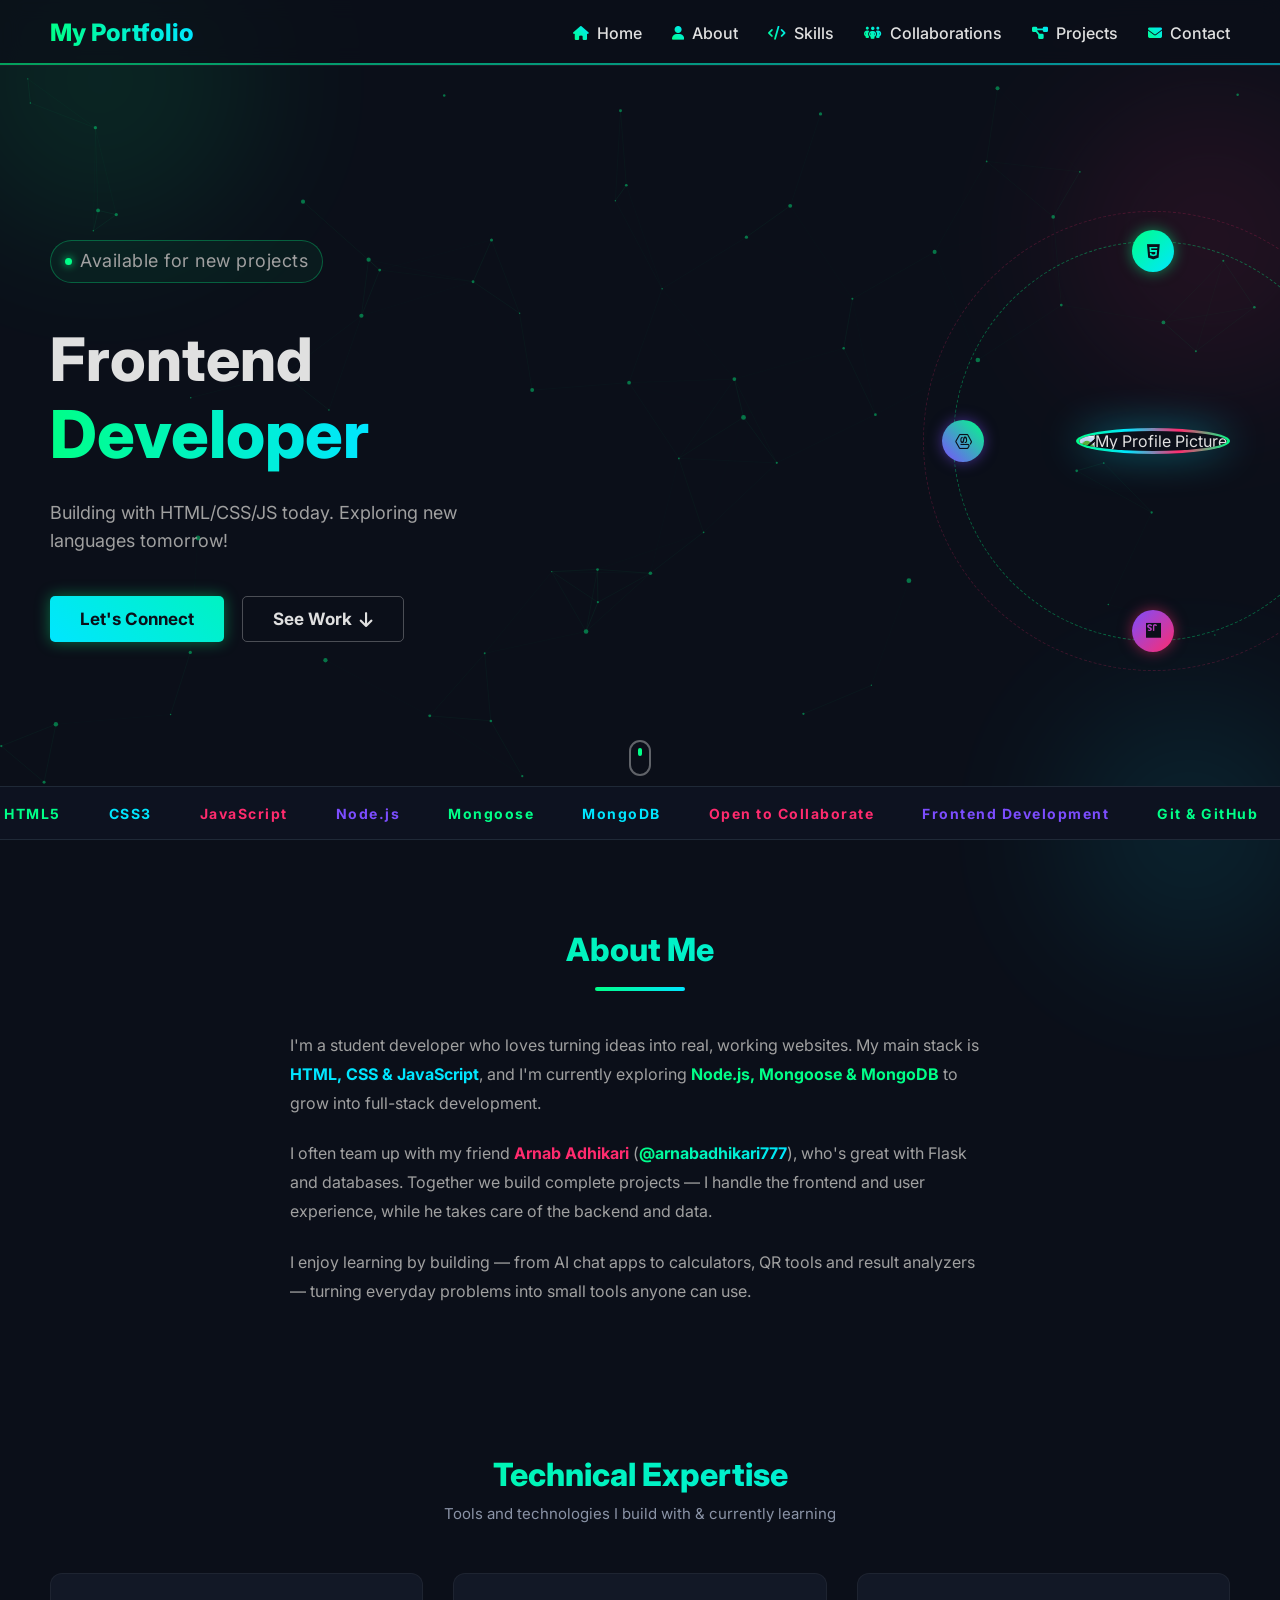
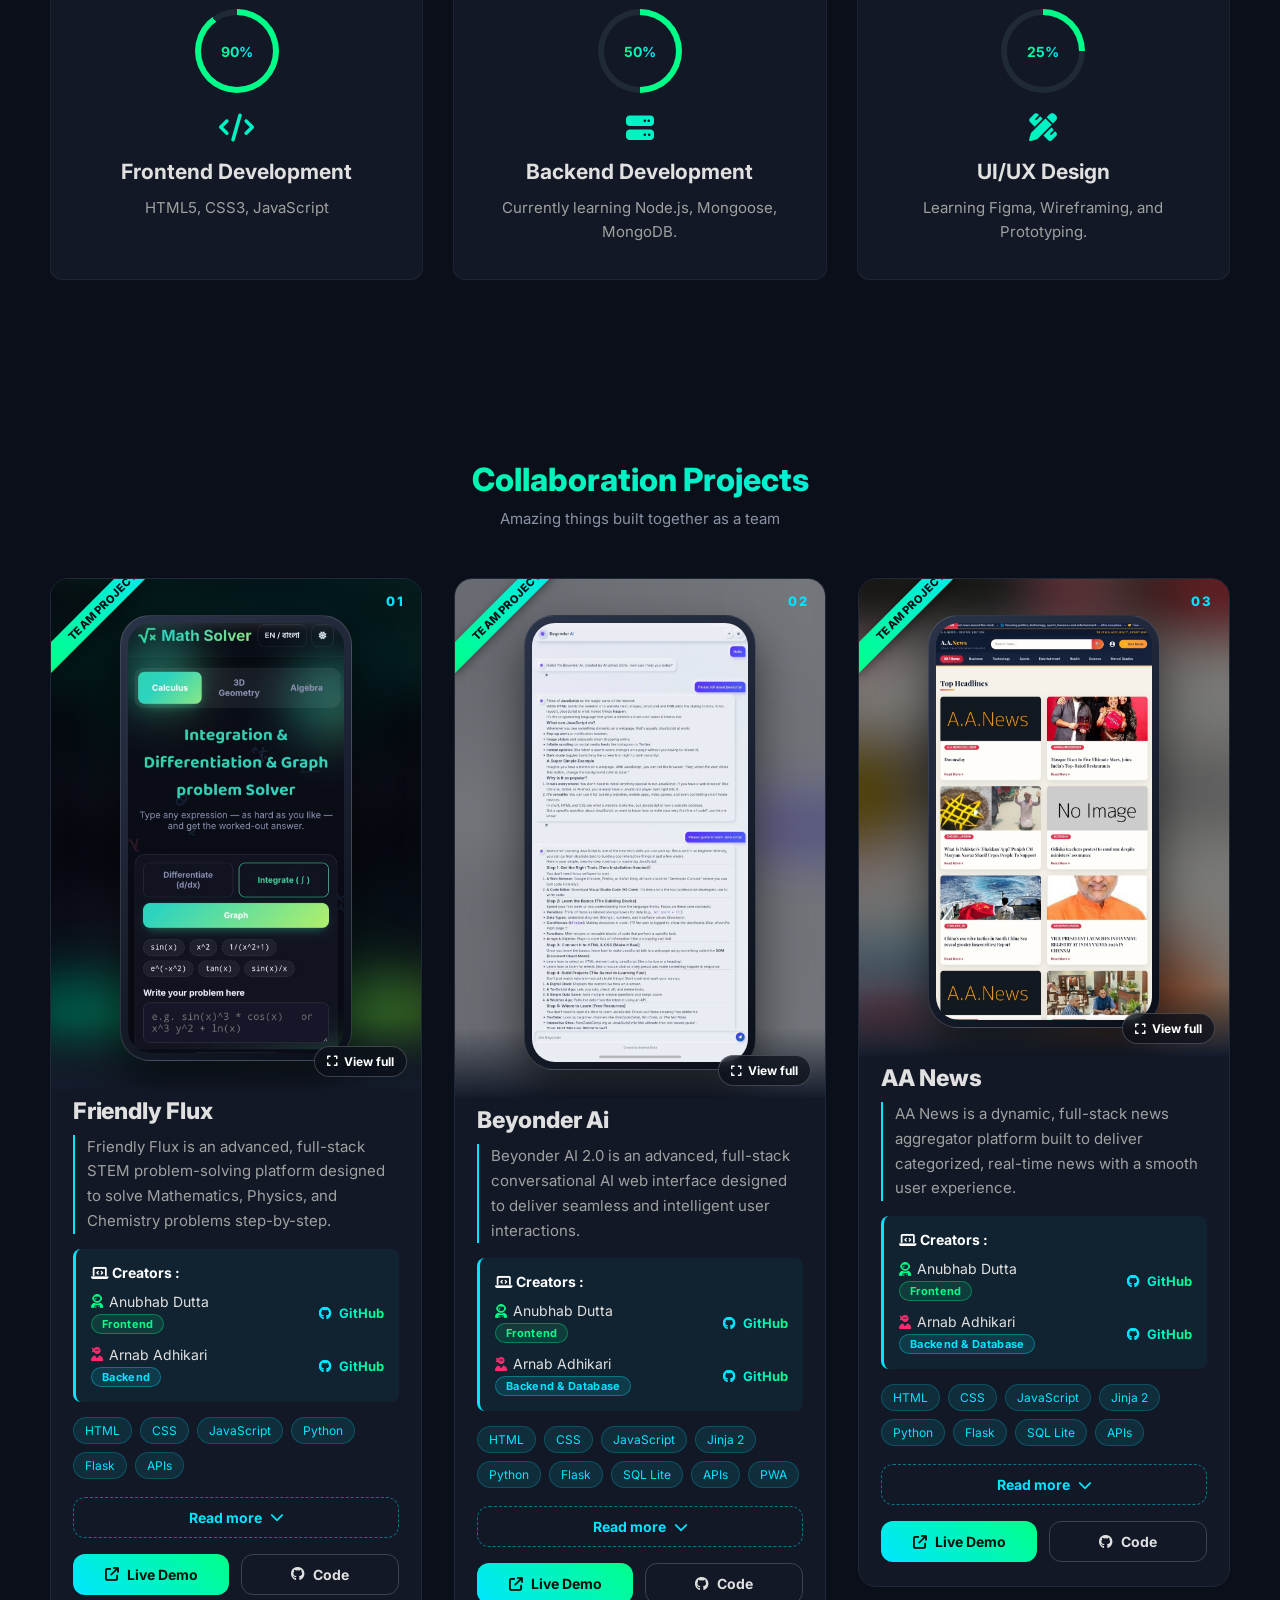
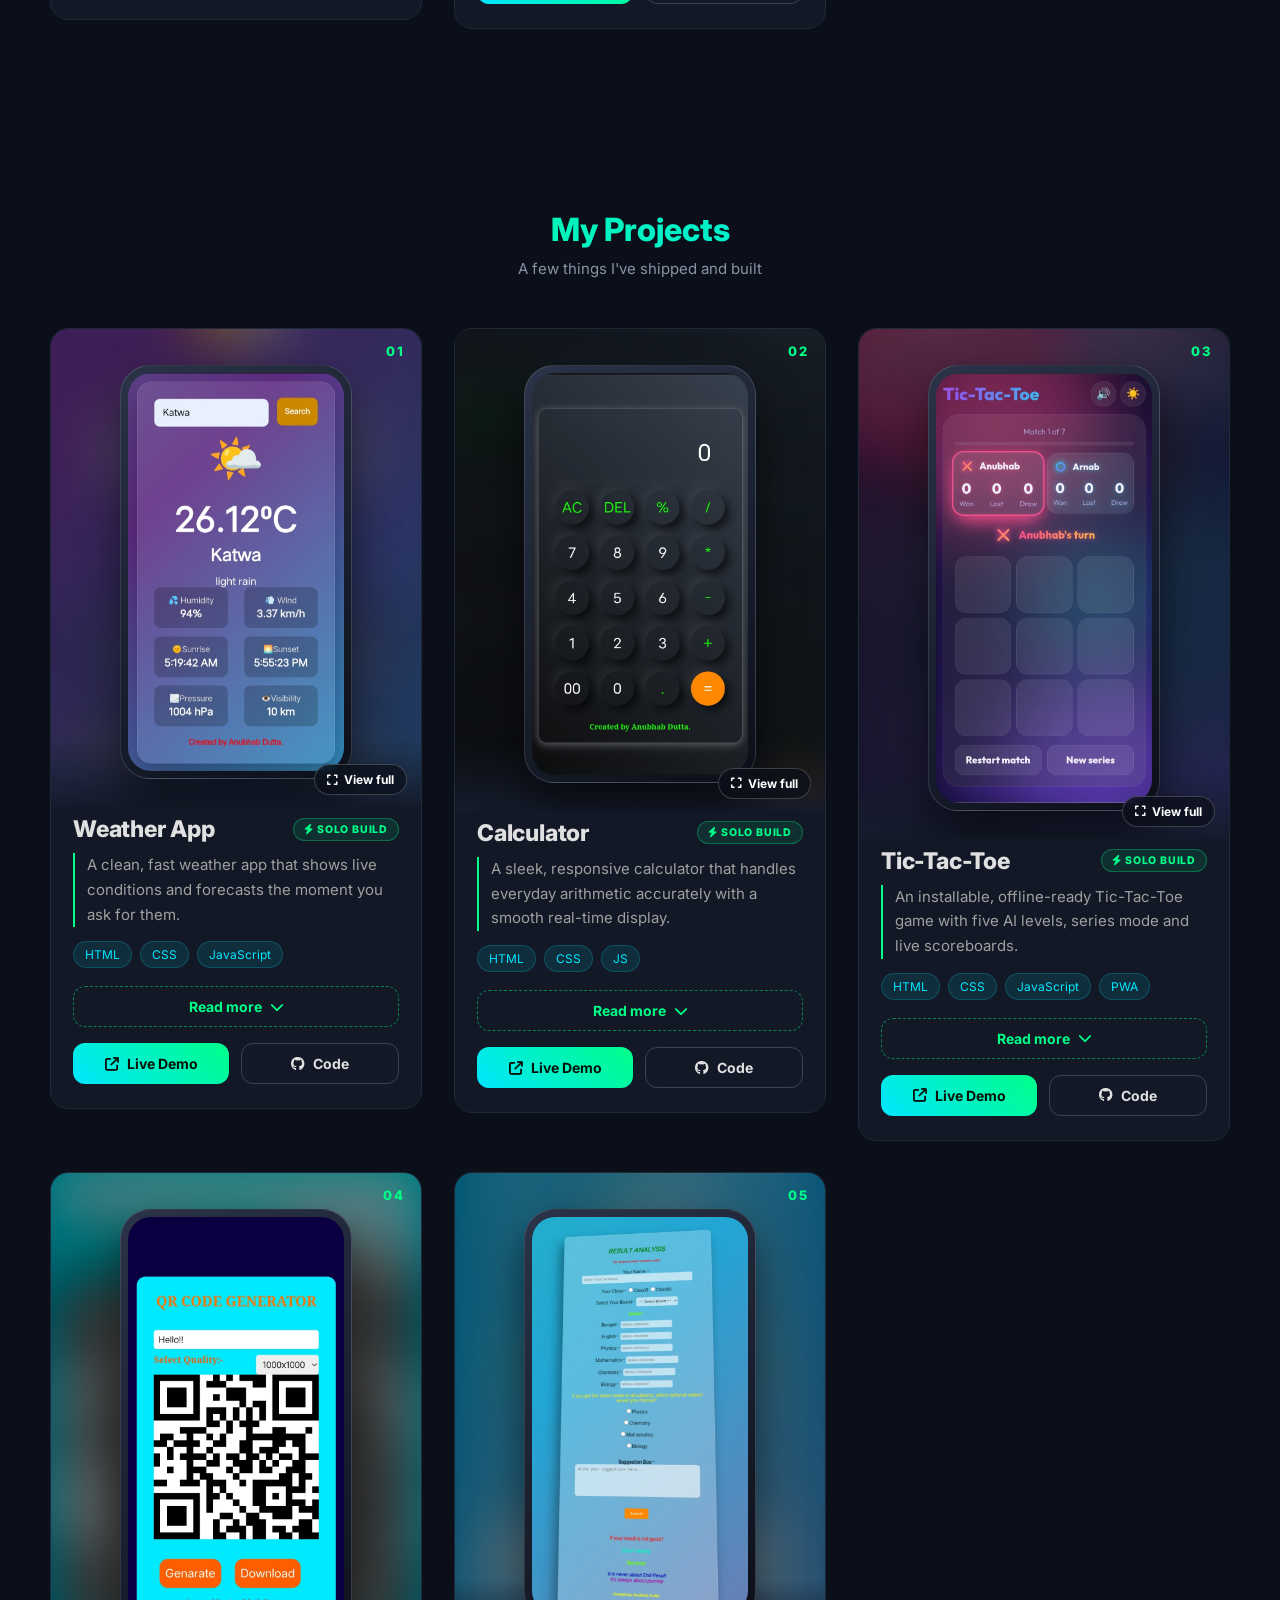
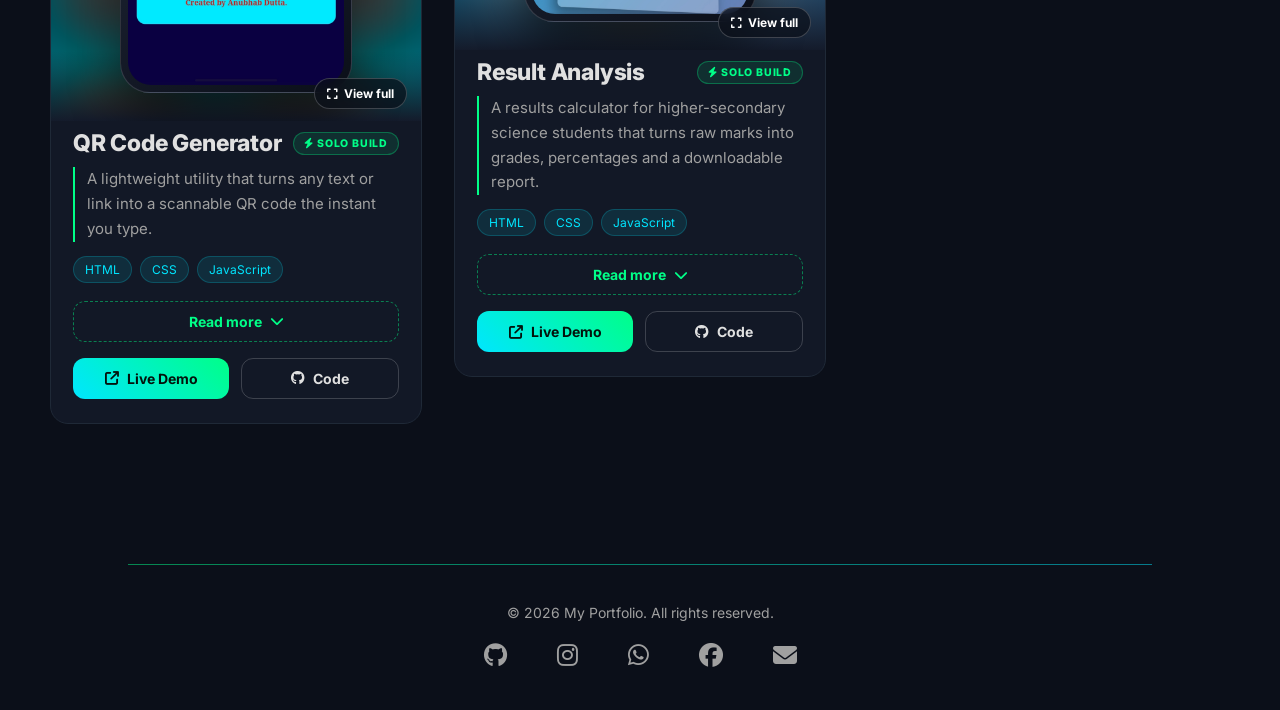
==== index.html @ 220e58d9 "some things are added in index.html & project.js file" ====
<!doctype html>
<html lang="en">
    <head>
        <meta charset="UTF-8" />
        <meta name="viewport" content="width=device-width, initial-scale=1.0" />
        <meta
            name="description"
            content="Frontend Developer Portfolio — HTML, CSS, JavaScript & Node.js projects."
        />
        <title>My Portfolio</title>
        <link rel="preconnect" href="https://fonts.googleapis.com" />
        <link
            href="https://fonts.googleapis.com/css2?family=Inter:wght@400;500;600;700;800&display=swap"
            rel="stylesheet"
        />
        <link
            rel="stylesheet"
            href="https://cdnjs.cloudflare.com/ajax/libs/font-awesome/6.4.0/css/all.min.css"
        />
        <link rel="stylesheet" href="style.css" />
    </head>
    <body>
        <!-- Preloader -->
        <div id="preloader">
            <div class="loader-ring"></div>
            <div class="loader-text">
                <span class="gradient-text">Loading</span
                ><span class="loader-pct" id="loaderPct">0%</span>
            </div>
        </div>

        <!-- Scroll progress -->
        <div id="scroll-progress"></div>

        <!-- Cursor glow (desktop only, ignored on touch) -->
        <div class="cursor-glow" id="cursorGlow"></div>

        <!-- Floating background blobs -->
        <div class="blob blob-a" id="blobA"></div>
        <div class="blob blob-b" id="blobB"></div>
        <div class="blob blob-c" id="blobC"></div>

        <div id="nav">
            <nav>
                <div class="logo gradient-text">My Portfolio</div>

                <ul id="navLinks">
                    <li>
                        <a href="#home"
                            ><i class="fa-solid fa-house"></i> Home</a
                        >
                    </li>
                    <li>
                        <a href="#about"
                            ><i class="fa-solid fa-user"></i> About</a
                        >
                    </li>
                    <li>
                        <a href="#skills"
                            ><i class="fa-solid fa-code"></i> Skills</a
                        >
                    </li>
                    <li>
                        <a href="#collaborations"
                            ><i class="fa-solid fa-people-group"></i>
                            Collaborations</a
                        >
                    </li>
                    <li>
                        <a href="#projects"
                            ><i class="fa-solid fa-diagram-project"></i>
                            Projects</a
                        >
                    </li>
                    <li>
                        <a href="contact.html"
                            ><i class="fa-solid fa-envelope"></i> Contact</a
                        >
                    </li>
                </ul>

                <button id="menuToggle" aria-label="Toggle menu">
                    <span></span><span></span><span></span>
                </button>
            </nav>
        </div>

        <!-- Hero Section -->
        <section id="home">
            <section id="hero">
                <canvas id="particles"></canvas>
                <div class="hero-content reveal-left">
                    <p class="hero-eyebrow">
                        <span class="dot-blink"></span> Available for new
                        projects
                    </p>
                    <h1>
                        <span class="typed-line">Frontend</span><br />
                        <span
                            class="gradient-text"
                            id="scrambleWord"
                            style="
                                font-size: 1.1em;
                                display: inline-block;
                                padding-bottom: 5px;
                            "
                            >Developer</span
                        >
                    </h1>
                    <p>
                        Building with HTML/CSS/JS today. Exploring new languages
                        tomorrow!
                    </p>
                    <div class="hero-btns">
                        <a href="contact.html" class="btn btn-glow"
                            >Let's Connect</a
                        >
                        <a href="#collaborations" class="btn btn-outline"
                            >See Work <i class="fa-solid fa-arrow-down"></i
                        ></a>
                    </div>
                </div>

                <div class="hero-image reveal-right">
                    <div class="orbit-ring ring-1"></div>
                    <div class="orbit-ring ring-2"></div>
                    <div class="tech-orbit">
                        <div class="tech-orbit-track">
                            <div class="tech-badge" style="--angle: 0deg">
                                <span><i class="fa-brands fa-html5"></i></span>
                            </div>
                            <div class="tech-badge" style="--angle: 90deg">
                                <span
                                    ><i class="fa-brands fa-css3-alt"></i
                                ></span>
                            </div>
                            <div class="tech-badge" style="--angle: 180deg">
                                <span><i class="fa-brands fa-js"></i></span>
                            </div>
                            <div class="tech-badge" style="--angle: 270deg">
                                <span
                                    ><i class="fa-brands fa-node-js"></i
                                ></span>
                            </div>
                        </div>
                    </div>
                    <img
                        src="https://imgs.search.brave.com/Qf-vpF2lGwZwW754cgbCYX_8DVlMlM-dPCyZSQ5uE-s/rs:fit:500:0:1:0/g:ce/aHR0cHM6Ly93YWxs/cGFwZXJjYXZlLmNv/bS93cC93cDkxNjg1/ODIuanBn"
                        alt="My Profile Picture"
                    />
                </div>

                <a href="#skills" class="scroll-cue" aria-label="Scroll down"
                    ><span></span
                ></a>
            </section>
        </section>

        <!-- Tech marquee ticker -->
        <div class="marquee" aria-hidden="true">
            <div class="marquee-track">
                <span>HTML5</span><span>CSS3</span><span>JavaScript</span
                ><span>Node.js</span><span>Mongoose</span><span>MongoDB</span><span>Open to Collaborate</span
                ><span>Frontend Development</span><span>Git &amp; GitHub</span
                ><span>Always Learning</span> <span>HTML5</span><span>CSS3</span
                ><span>JavaScript</span><span>Node.js</span>
                <span>Open to Collaborate</span><span>Frontend Development</span
                ><span>Git &amp; GitHub</span><span>Always Learning</span>
            </div>
        </div>
        <!-- About Me Section -->
        <section id="about">
            <h2 class="section-title reveal-up">About Me</h2>
            <div class="about-divider reveal-up" style="--delay: 0.05s"></div>

            <div class="about-text">
                <p class="reveal-up" style="--delay: 0.1s">
                    I'm a student developer who loves turning ideas into real,
                    working websites. My main stack is
                    <strong class="hl-cyan">HTML, CSS &amp; JavaScript</strong>,
                    and I'm currently exploring
                    <strong class="hl-green">Node.js, Mongoose & MongoDB</strong> to grow into
                    full-stack development.
                </p>

                <p class="reveal-up" style="--delay: 0.2s">
                    I often team up with my friend
                    <strong class="hl-pink">Arnab Adhikari</strong> (<a
                        href="https://github.com/arnabadhikari777"
                        target="_blank"
                        class="gradient-text about-link"
                        >@arnabadhikari777</a
                    >), who's great with Flask and databases. Together we build
                    complete projects — I handle the frontend and user
                    experience, while he takes care of the backend and data.
                </p>
                <!-- উপরের href="#" এর জায়গায় অর্ণবের আসল GitHub লিংক আর username বসিয়ে দিও -->

                <p class="reveal-up" style="--delay: 0.3s">
                    I enjoy learning by building — from AI chat apps to
                    calculators, QR tools and result analyzers — turning
                    everyday problems into small tools anyone can use.
                </p>
            </div>
        </section>

        <!-- Technical Expertise Section -->
        <section id="skills">
            <h2 class="section-title reveal-up">Technical Expertise</h2>
            <p class="section-sub reveal-up" style="--delay: 0.05s">
                Tools and technologies I build with &amp; currently learning
            </p>

            <div class="skills-container">
                <div class="skill-card reveal-up" style="--delay: 0.1s">
                    <div class="ring" style="--pct: 90"><span>90%</span></div>
                    <div class="icon"><i class="fa-solid fa-code"></i></div>
                    <h3>Frontend Development</h3>
                    <p>HTML5, CSS3, JavaScript</p>
                </div>

                <div class="skill-card reveal-up" style="--delay: 0.2s">
                    <div class="ring" style="--pct: 50"><span>50%</span></div>
                    <div class="icon"><i class="fa-solid fa-server"></i></div>
                    <h3>Backend Development</h3>
                    <p>Currently learning Node.js, Mongoose, MongoDB.</p>
                </div>

                <div class="skill-card reveal-up" style="--delay: 0.3s">
                    <div class="ring" style="--pct: 25"><span>25%</span></div>
                    <div class="icon">
                        <i class="fa-solid fa-pen-ruler"></i>
                    </div>
                    <h3>UI/UX Design</h3>
                    <p>Learning Figma, Wireframing, and Prototyping.</p>
                </div>
            </div>
        </section>

        <!-- Collaboration Projects Section — এইটা Projects এর আগে রাখা হয়েছে কারণ এগুলো বেশি আকর্ষণীয় -->

        <!-- ফিক্স করা হয়েছে: <selection> ভুল ট্যাগ ছিল, <section> হবে -->
        <section id="collaborations">
            <h2 class="section-title reveal-up">Collaboration Projects</h2>
            <p class="section-sub reveal-up" style="--delay: 0.05s">
                Amazing things built together as a team
            </p>

            <!-- card গুলো projects.js থেকে এখানে বসে। নতুন প্রজেক্ট যোগ করতে projects.js এ PROJECTS array এ block বসাও (team সহ) -->
            <div class="projects-container" id="collab-grid"></div>
        </section>

        <!-- Projects Section -->
        <section id="projects">
            <h2 class="section-title reveal-up">My Projects</h2>
            <p class="section-sub reveal-up" style="--delay: 0.05s">
                A few things I've shipped and built
            </p>

            <!-- card গুলো projects.js থেকে এখানে বসে। নতুন প্রজেক্ট যোগ করতে projects.js এ PROJECTS array তে block বসাও (team ছাড়া) -->
            <div class="projects-container" id="projects-grid"></div>
        </section>

        <!-- Footer Section -->
        <footer>
            <p class="reveal-up">
                &copy; 2026 My Portfolio. All rights reserved.
            </p>

            <div class="social-links reveal-up" style="--delay: 0.1s">
                <a
                    href="https://github.com/duttaanubhab777-code"
                    aria-label="GitHub"
                    ><i class="fa-brands fa-github"></i
                ></a>
                <a href="#" aria-label="Instagram"
                    ><i class="fa-brands fa-instagram"></i
                ></a>
                <a href="#" aria-label="WhatsApp"
                    ><i class="fa-brands fa-whatsapp"></i
                ></a>
                <a href="#" aria-label="Facebook"
                    ><i class="fa-brands fa-facebook"></i
                ></a>
                <a href="contact.html" aria-label="Email"
                    ><i class="fa-solid fa-envelope"></i
                ></a>
            </div>
        </footer>

        <button id="backToTop" aria-label="Back to top">
            <i class="fa-solid fa-arrow-up"></i>
        </button>

        <!-- Google tag (gtag.js) -->
        <script
            async
            src="https://www.googletagmanager.com/gtag/js?id=G-BSBQLS52YH"
        ></script>
        <script>
            window.dataLayer = window.dataLayer || [];
            function gtag() {
                dataLayer.push(arguments);
            }
            gtag("js", new Date());
            gtag("config", "G-BSBQLS52YH");
        </script>

        <script src="projects.js"></script>
        <script src="script.js"></script>
    </body>
</html>
---- style.css ----
/* ============================================================
   My Portfolio — stylesheet
   গ্র্যাডিয়েন্ট আর অ্যানিমেশন এই সাইটের মেইন থিম — সব কিছু CSS
   variables (নিচে :root এ) থেকে কালার নেয়, তাই থিম বদলাতে
   চাইলে শুধু :root এর ভ্যালুগুলো বদলালেই পুরো সাইট বদলে যাবে।
   ============================================================ */

:root {
    --bg: #0b0f19;
    --surface: #121826;
    --border: #1f2937;
    --text: #e0e0e0;
    --text-dim: #8a93a6;
    --text-dim2: #a0a0a0;

    /* Brand accent colors — এই তিনটে রং সারা সাইটে ঘুরেফিরে আসে */
    --c-green: #00ff88;
    --c-cyan: #00e6ff;
    --c-pink: #ff2b6e;
    --c-purple: #7c4dff;

    /* Reusable gradients */
    --grad-main: linear-gradient(
        90deg,
        var(--c-green),
        var(--c-cyan),
        var(--c-pink),
        var(--c-green)
    );
    --grad-btn: linear-gradient(45deg, var(--c-cyan), var(--c-green));
    --grad-border: linear-gradient(
        45deg,
        var(--c-pink),
        var(--c-cyan),
        var(--c-green),
        var(--c-purple)
    );
}

/* ============ Base ============ */
* {
    margin: 0;
    padding: 0;
    box-sizing: border-box;
    font-family: "Inter", "Segoe UI", Tahoma, Geneva, Verdana, sans-serif;
}
html {
    scroll-behavior: smooth;
}
body {
    background-color: var(--bg);
    color: var(--text);
    overflow-x: hidden;
}

@media (prefers-reduced-motion: reduce) {
    *,
    *::before,
    *::after {
        animation-duration: 0.001ms !important;
        animation-iteration-count: 1 !important;
        transition-duration: 0.001ms !important;
        scroll-behavior: auto !important;
    }
}
a {
    color: inherit;
}
::selection {
    background: var(--c-cyan);
    color: var(--bg);
}
:focus-visible {
    outline: 2px solid var(--c-cyan);
    outline-offset: 3px;
}

/* ============ Gradient text utility ============ */
.gradient-text {
    background: var(--grad-main);
    background-size: 300%;
    -webkit-background-clip: text;
    background-clip: text;
    color: transparent;
    animation: gradientMove 5s ease infinite;
}
@keyframes gradientMove {
    0% {
        background-position: 0% 50%;
    }
    50% {
        background-position: 100% 50%;
    }
    100% {
        background-position: 0% 50%;
    }
}

/* ============ Preloader ============ */
#preloader {
    position: fixed;
    inset: 0;
    z-index: 9999;
    background: var(--bg);
    display: flex;
    flex-direction: column;
    align-items: center;
    justify-content: center;
    gap: 18px;
    transition:
        opacity 0.6s ease,
        visibility 0.6s ease;
}
#preloader.done {
    opacity: 0;
    visibility: hidden;
    pointer-events: none;
}
.loader-ring {
    width: 70px;
    height: 70px;
    border-radius: 50%;
    border: 4px solid rgba(0, 255, 136, 0.12);
    border-top-color: var(--c-green);
    border-right-color: var(--c-cyan);
    animation: spinRing 1s linear infinite;
    position: relative;
}
.loader-ring::before {
    content: "";
    position: absolute;
    inset: 8px;
    border-radius: 50%;
    border: 4px solid rgba(0, 230, 255, 0.1);
    border-top-color: var(--c-pink);
    border-left-color: var(--c-cyan);
    animation: spinRing 2s linear infinite reverse;
}
.loader-text {
    font-size: 15px;
    font-weight: 600;
    letter-spacing: 2px;
    display: flex;
    gap: 8px;
    align-items: baseline;
}
.loader-pct {
    font-size: 13px;
    font-weight: 700;
    color: var(--c-green);
    min-width: 34px;
}
@keyframes spinRing {
    0% {
        transform: rotate(0deg);
    }
    100% {
        transform: rotate(360deg);
    }
}

/* ============ Scroll progress ============ */
#scroll-progress {
    position: fixed;
    top: 0;
    left: 0;
    height: 4px;
    width: 0%;
    background: var(--grad-main);
    background-size: 300%;
    animation: gradientMove 4s linear infinite;
    box-shadow: 0 0 10px rgba(0, 255, 136, 0.6);
    z-index: 2000;
    transition: width 0.1s ease-out;
}

/* ============ Cursor glow (desktop only) ============ */
.cursor-glow {
    position: fixed;
    top: 0;
    left: 0;
    width: 300px;
    height: 300px;
    border-radius: 50%;
    pointer-events: none;
    background: conic-gradient(
        from 0deg,
        rgba(0, 255, 136, 0.16),
        rgba(0, 230, 255, 0.16),
        rgba(255, 43, 110, 0.16),
        rgba(0, 255, 136, 0.16)
    );
    filter: blur(30px);
    transform: translate(-50%, -50%);
    z-index: 1;
    opacity: 0;
    transition: opacity 0.4s ease;
    animation: cursorSpin 6s linear infinite;
    will-change: transform;
}
.cursor-glow.active {
    opacity: 1;
}
@keyframes cursorSpin {
    to {
        transform: translate(-50%, -50%) rotate(360deg);
    }
}
@media (hover: none) {
    .cursor-glow {
        display: none;
    }
}

/* ============ Reveal on scroll ============ */
.reveal-up {
    opacity: 0;
    transform: translateY(28px);
    transition:
        opacity 0.7s ease var(--delay, 0s),
        transform 0.7s ease var(--delay, 0s);
}
.reveal-up.visible {
    opacity: 1;
    transform: translateY(0);
}
.reveal-left {
    opacity: 0;
    transform: translateX(-40px);
    transition:
        opacity 0.7s ease var(--delay, 0s),
        transform 0.7s ease var(--delay, 0s);
}
.reveal-left.visible {
    opacity: 1;
    transform: translateX(0);
}
.reveal-right {
    opacity: 0;
    transform: translateX(40px);
    transition:
        opacity 0.7s ease var(--delay, 0s),
        transform 0.7s ease var(--delay, 0s);
}
.reveal-right.visible {
    opacity: 1;
    transform: translateX(0);
}

/* ============ Nav ============ */
#nav {
    position: sticky;
    top: 0;
    z-index: 500;
    background: rgba(11, 15, 25, 0.75);
    backdrop-filter: blur(10px);
    border-bottom: 1px solid rgba(255, 255, 255, 0.06);
}
#nav::after {
    content: "";
    position: absolute;
    left: 0;
    right: 0;
    bottom: 0;
    height: 2px;
    background: var(--grad-main);
    background-size: 300%;
    animation: gradientMove 6s linear infinite;
    opacity: 0.6;
}
#nav nav {
    display: flex;
    justify-content: space-between;
    align-items: center;
    padding: 18px 50px;
    position: relative;
}
.logo {
    font-size: 24px;
    font-weight: 800;
    cursor: default;
}

#nav ul {
    display: flex;
    list-style: none;
    gap: 30px;
}
/* nav লিঙ্কে icon+text রাখার জন্য inline-flex — gap আইকন আর টেক্সটের মাঝের ফাঁক */
#nav a {
    text-decoration: none;
    color: #e0e0e0;
    font-size: 16px;
    font-weight: 500;
    position: relative;
    transition: all 0.3s ease;
    display: inline-flex;
    align-items: center;
    gap: 8px;
}
#nav a i {
    font-size: 14px;
    background: linear-gradient(45deg, var(--c-green), var(--c-cyan));
    -webkit-background-clip: text;
    background-clip: text;
    color: transparent;
}
#nav a::after {
    content: "";
    position: absolute;
    left: 0;
    bottom: -6px;
    width: 0%;
    height: 2px;
    background: linear-gradient(90deg, var(--c-cyan), var(--c-green));
    box-shadow: 0 0 8px var(--c-green);
    transition: width 0.3s ease;
}
#nav a:hover {
    color: var(--c-green);
    text-shadow: 0 0 8px var(--c-green);
}
#nav a:hover::after {
    width: 100%;
}

#menuToggle {
    display: none;
    flex-direction: column;
    gap: 5px;
    background: none;
    border: none;
    cursor: pointer;
    padding: 6px;
}
#menuToggle span {
    width: 26px;
    height: 2px;
    background: linear-gradient(90deg, var(--c-green), var(--c-cyan));
    border-radius: 2px;
    transition: all 0.3s ease;
}
#menuToggle.open span:nth-child(1) {
    transform: translateY(7px) rotate(45deg);
}
#menuToggle.open span:nth-child(2) {
    opacity: 0;
}
#menuToggle.open span:nth-child(3) {
    transform: translateY(-7px) rotate(-45deg);
}

/* ============ Hero ============ */
#hero {
    position: relative;
    display: flex;
    justify-content: space-between;
    align-items: center;
    padding: 70px 50px 40px;
    min-height: 80vh;
    overflow: hidden;
}
#particles {
    position: absolute;
    inset: 0;
    z-index: 0;
    opacity: 0.6;
}
.hero-content {
    position: relative;
    z-index: 2;
}
.hero-eyebrow {
    display: inline-flex;
    align-items: center;
    gap: 8px;
    font-size: 13px;
    letter-spacing: 0.5px;
    color: var(--c-green);
    border: 1px solid rgba(0, 255, 136, 0.3);
    padding: 6px 14px;
    border-radius: 30px;
    margin-bottom: 20px;
    background: rgba(0, 255, 136, 0.05);
}
.dot-blink {
    width: 7px;
    height: 7px;
    border-radius: 50%;
    background: var(--c-green);
    box-shadow: 0 0 8px var(--c-green);
    animation: blink 1.4s ease-in-out infinite;
}
@keyframes blink {
    0%,
    100% {
        opacity: 1;
        transform: scale(1);
    }
    50% {
        opacity: 0.3;
        transform: scale(0.7);
    }
}

.hero-content h1 {
    font-size: 60px;
    line-height: 1.2;
    margin-bottom: 20px;
    font-weight: 800;
}
.hero-content p {
    color: var(--text-dim2);
    font-size: 18px;
    margin-bottom: 40px;
    max-width: 450px;
    line-height: 1.6;
}
.hero-btns {
    display: flex;
    gap: 18px;
    flex-wrap: wrap;
}
.btn,
.btn-outline {
    display: inline-flex;
    align-items: center;
    gap: 8px;
    padding: 12px 30px;
    text-decoration: none;
    font-size: 17px;
    font-weight: bold;
    border-radius: 5px;
    transition:
        transform 0.15s ease,
        box-shadow 0.3s ease,
        color 0.3s ease,
        border-color 0.3s ease;
    cursor: pointer;
    position: relative;
    overflow: hidden;
    will-change: transform;
    z-index: 1;
}

.ripple {
    position: absolute;
    border-radius: 50%;
    background: rgba(255, 255, 255, 0.5);
    transform: scale(0);
    animation: rippleAnim 0.6s ease-out forwards;
    pointer-events: none;
}
@keyframes rippleAnim {
    to {
        transform: scale(1);
        opacity: 0;
    }
}

/* Gradient button with a moving shine sweep */
.btn-glow {
    background: var(--grad-btn);
    background-size: 220%;
    color: var(--bg);
    border: none;
    box-shadow: 0 0 15px rgba(0, 255, 136, 0.4);
    animation: gradientMove 5s ease infinite;
}
.btn-glow::before {
    content: "";
    position: absolute;
    top: 0;
    left: -60%;
    width: 40%;
    height: 100%;
    background: rgba(255, 255, 255, 0.35);
    transform: skewX(-20deg);
    transition: left 0.6s ease;
}
.btn-glow:hover::before {
    left: 130%;
}
.btn-glow:hover {
    box-shadow: 0 0 25px rgba(0, 230, 255, 0.8);
    transform: translateY(-3px);
    color: #fff;
}

.btn-outline {
    background: transparent;
    border: 1px solid rgba(224, 224, 224, 0.3);
    color: var(--text);
}
.btn-outline::before {
    content: "";
    position: absolute;
    inset: 0;
    border-radius: 5px;
    padding: 1px;
    background: var(--grad-border);
    background-size: 300%;
    -webkit-mask:
        linear-gradient(#fff 0 0) content-box,
        linear-gradient(#fff 0 0);
    -webkit-mask-composite: xor;
    mask-composite: exclude;
    opacity: 0;
    transition: opacity 0.3s ease;
    animation: gradientMove 4s linear infinite;
}
.btn-outline:hover::before {
    opacity: 1;
}
.btn-outline:hover {
    border-color: transparent;
    color: var(--c-cyan);
    transform: translateY(-3px);
}

.hero-image {
    position: relative;
    z-index: 2;
}
.hero-image img {
    width: 340px;
    height: 340px;
    border-radius: 50%;
    object-fit: cover;
    box-shadow: 0 0 40px rgba(0, 230, 255, 0.4);
    animation: float 4s ease-in-out infinite;
    position: relative;
    z-index: 2;
    border: 3px solid transparent;
    background:
        linear-gradient(var(--bg), var(--bg)) padding-box,
        var(--grad-main) border-box;
}
@keyframes float {
    0% {
        transform: translateY(0);
    }
    50% {
        transform: translateY(-20px);
    }
    100% {
        transform: translateY(0);
    }
}

.orbit-ring {
    position: absolute;
    border: 1px dashed rgba(0, 255, 136, 0.35);
    border-radius: 50%;
    top: 50%;
    left: 50%;
}
.ring-1 {
    width: 400px;
    height: 400px;
    margin: -200px 0 0 -200px;
    animation: spin 18s linear infinite;
}
.ring-2 {
    width: 460px;
    height: 460px;
    margin: -230px 0 0 -230px;
    border-color: rgba(255, 43, 110, 0.2);
    animation: spin 26s linear infinite reverse;
}
@keyframes spin {
    from {
        transform: rotate(0deg);
    }
    to {
        transform: rotate(360deg);
    }
}

/* Orbiting tech-stack badges around the profile photo — একটা ইউনিক টাচ */
.tech-orbit {
    position: absolute;
    inset: 0;
    z-index: 3;
    pointer-events: none;
}
.tech-orbit-track {
    position: absolute;
    inset: 0;
    animation: orbitSpin 26s linear infinite;
}
.tech-badge {
    position: absolute;
    top: 50%;
    left: 50%;
    width: 42px;
    height: 42px;
    margin: -21px;
    transform: rotate(var(--angle)) translateY(-190px);
    pointer-events: auto;
}
.tech-badge span {
    display: flex;
    align-items: center;
    justify-content: center;
    width: 100%;
    height: 100%;
    border-radius: 50%;
    background: linear-gradient(135deg, var(--c-green), var(--c-cyan));
    color: var(--bg);
    font-size: 17px;
    box-shadow: 0 0 14px rgba(0, 255, 136, 0.5);
    animation: counterSpin 26s linear infinite;
}
.tech-badge:nth-child(2) span {
    background: linear-gradient(135deg, var(--c-cyan), var(--c-pink));
    box-shadow: 0 0 14px rgba(0, 230, 255, 0.5);
}
.tech-badge:nth-child(3) span {
    background: linear-gradient(135deg, var(--c-pink), var(--c-purple));
    box-shadow: 0 0 14px rgba(255, 43, 110, 0.5);
}
.tech-badge:nth-child(4) span {
    background: linear-gradient(135deg, var(--c-purple), var(--c-green));
    box-shadow: 0 0 14px rgba(124, 77, 255, 0.5);
}
@keyframes orbitSpin {
    to {
        transform: rotate(360deg);
    }
}
@keyframes counterSpin {
    to {
        transform: rotate(-360deg);
    }
}

.scroll-cue {
    position: absolute;
    bottom: 10px;
    left: 50%;
    transform: translateX(-50%);
    z-index: 2;
}
.scroll-cue span {
    display: block;
    width: 22px;
    height: 36px;
    border: 2px solid rgba(224, 224, 224, 0.4);
    border-radius: 20px;
    position: relative;
}
.scroll-cue span::before {
    content: "";
    position: absolute;
    top: 6px;
    left: 50%;
    width: 4px;
    height: 8px;
    background: var(--c-green);
    border-radius: 3px;
    transform: translateX(-50%);
    animation: scrollDot 1.6s ease infinite;
}
@keyframes scrollDot {
    0% {
        opacity: 1;
        top: 6px;
    }
    100% {
        opacity: 0;
        top: 20px;
    }
}

/* ============ Mobile Responsive — Nav / Hero ============ */
@media (max-width: 768px) {
    #nav nav {
        padding: 15px 20px;
    }
    #menuToggle {
        display: flex;
    }
    /* ব্যাকগ্রাউন্ডে হালকা রঙিন glow (radial-gradient) + dark base */
    #navLinks {
        position: absolute;
        top: 100%;
        left: 0;
        right: 0;
        flex-direction: column;
        align-items: center;
        background:
            radial-gradient(
                circle at 25% 15%,
                rgba(0, 255, 136, 0.1),
                transparent 55%
            ),
            radial-gradient(
                circle at 80% 75%,
                rgba(255, 43, 110, 0.1),
                transparent 55%
            ),
            rgba(11, 15, 25, 0.97);
        backdrop-filter: blur(10px);
        gap: 0;
        max-height: 0;
        overflow-y: hidden;
        transition: max-height 0.4s ease;
    }
    #navLinks.open {
        max-height: 420px;
        overflow-y: auto;
    }
    #navLinks li {
        width: 100%;
        text-align: center;
        opacity: 0;
        transform: translateY(-8px);
        transition:
            opacity 0.35s ease,
            transform 0.35s ease;
        border-bottom: 1px solid rgba(255, 255, 255, 0.05);
        position: relative;
    }
    /* প্রতিটা মেনু আইটেমের বাঁ পাশে আলাদা রঙের accent bar — ট্যাপ/হোভার করলে জ্বলে উঠবে */
    #navLinks li::before {
        content: "";
        position: absolute;
        left: 0;
        top: 0;
        bottom: 0;
        width: 3px;
        background: linear-gradient(180deg, var(--c-green), var(--c-cyan));
        opacity: 0;
        transition: opacity 0.3s ease;
    }
    #navLinks li:nth-child(2)::before {
        background: linear-gradient(180deg, var(--c-cyan), var(--c-pink));
    }
    #navLinks li:nth-child(3)::before {
        background: linear-gradient(180deg, var(--c-pink), var(--c-purple));
    }
    #navLinks li:nth-child(4)::before {
        background: linear-gradient(180deg, var(--c-purple), var(--c-green));
    }
    #navLinks li:nth-child(5)::before {
        background: linear-gradient(180deg, var(--c-green), var(--c-pink));
    }
    #navLinks li:nth-child(6)::before {
        background: linear-gradient(180deg, var(--c-cyan), var(--c-purple));
    }
    #navLinks li:active::before,
    #navLinks li:hover::before {
        opacity: 1;
    }
    #navLinks.open li {
        opacity: 1;
        transform: translateY(0);
    }
    #navLinks.open li:nth-child(1) {
        transition-delay: 0.05s;
    }
    #navLinks.open li:nth-child(2) {
        transition-delay: 0.1s;
    }
    #navLinks.open li:nth-child(3) {
        transition-delay: 0.15s;
    }
    #navLinks.open li:nth-child(4) {
        transition-delay: 0.2s;
    }
    #navLinks.open li:nth-child(5) {
        transition-delay: 0.25s;
    }
    #navLinks.open li:nth-child(6) {
        transition-delay: 0.3s;
    }
    #navLinks a {
        display: flex;
        align-items: center;
        justify-content: center;
        gap: 10px;
        padding: 16px 0;
    }
    #navLinks a:active,
    #navLinks a:hover {
        background: rgba(255, 255, 255, 0.03);
    }

    #hero {
        flex-direction: column-reverse;
        text-align: center;
        padding: 40px 20px 60px;
        gap: 36px;
    }
    .hero-content h1 {
        font-size: 40px;
    }
    .hero-content p {
        margin: 0 auto 30px auto;
        font-size: 16px;
    }
    .hero-btns {
        flex-direction: column;
        width: 100%;
        gap: 15px;
    }
    .hero-btns .btn,
    .hero-btns .btn-outline {
        width: 100%;
        justify-content: center;
    }

    .hero-eyebrow {
        margin-left: auto;
        margin-right: auto;
    }
    .hero-image img {
        width: 210px;
        height: 210px;
    }
    .ring-1 {
        width: 260px;
        height: 260px;
        margin: -130px 0 0 -130px;
    }
    .ring-2 {
        width: 300px;
        height: 300px;
        margin: -150px 0 0 -150px;
    }
    .tech-badge {
        width: 34px;
        height: 34px;
        margin: -17px;
        transform: rotate(var(--angle)) translateY(-118px);
    }
    .tech-badge span {
        font-size: 14px;
    }
}

@media (max-width: 380px) {
    .hero-content h1 {
        font-size: 34px;
    }
    .hero-image img {
        width: 170px;
        height: 170px;
    }
    .ring-1 {
        width: 210px;
        height: 210px;
        margin: -105px 0 0 -105px;
    }
    .ring-2 {
        width: 245px;
        height: 245px;
        margin: -122px 0 0 -122px;
    }
    .tech-badge {
        width: 28px;
        height: 28px;
        margin: -14px;
        transform: rotate(var(--angle)) translateY(-96px);
    }
}

/* ============ Floating background blobs ============ */
.blob {
    position: absolute;
    border-radius: 50%;
    filter: blur(70px);
    opacity: 0.09;
    pointer-events: none;
    z-index: 0;
    transition: transform 0.6s ease-out;
}
.blob-a {
    width: 320px;
    height: 320px;
    background: var(--c-green);
    top: -80px;
    left: -60px;
    animation: blobFloat 14s ease-in-out infinite;
}
.blob-b {
    width: 260px;
    height: 260px;
    background: var(--c-cyan);
    bottom: -60px;
    right: -40px;
    animation: blobFloat 18s ease-in-out infinite reverse;
}
.blob-c {
    width: 300px;
    height: 300px;
    background: var(--c-pink);
    top: 10%;
    right: -80px;
    animation: blobFloat 20s ease-in-out infinite;
}
@media (max-width: 768px) {
    .blob {
        filter: blur(40px);
        opacity: 0.1;
    }
    .blob-a {
        width: 160px;
        height: 160px;
        top: -40px;
        left: -40px;
    }
    .blob-b {
        width: 140px;
        height: 140px;
        bottom: -30px;
        right: -30px;
    }
    .blob-c {
        width: 150px;
        height: 150px;
        top: 5%;
        right: -50px;
    }
}
@keyframes blobFloat {
    0%,
    100% {
        transform: translate(0, 0) scale(1);
    }
    33% {
        transform: translate(30px, -30px) scale(1.15);
    }
    66% {
        transform: translate(-20px, 20px) scale(0.9);
    }
}

/* ============ Marquee tech ticker ============ */
.marquee {
    position: relative;
    overflow: hidden;
    border-top: 1px solid var(--border);
    border-bottom: 1px solid var(--border);
    padding: 16px 0;
    background: #0d1220;
    white-space: nowrap;
}
.marquee-track {
    display: inline-flex;
    gap: 40px;
    animation: marqueeScroll 26s linear infinite;
    will-change: transform;
}
.marquee:hover .marquee-track {
    animation-play-state: paused;
}
.marquee-track span {
    font-size: 14px;
    letter-spacing: 1.5px;
    font-weight: 700;
    padding: 0 4px;
}
.marquee-track span:nth-child(4n + 1) {
    color: var(--c-green);
}
.marquee-track span:nth-child(4n + 2) {
    color: var(--c-cyan);
}
.marquee-track span:nth-child(4n + 3) {
    color: var(--c-pink);
}
.marquee-track span:nth-child(4n + 4) {
    color: var(--c-purple);
}
@keyframes marqueeScroll {
    from {
        transform: translateX(0);
    }
    to {
        transform: translateX(-50%);
    }
}

#skills,
#projects,
#collaborations {
    position: relative;
    overflow: hidden;
    padding: 90px 50px;
}
#skills > *,
#projects > *,
#collaborations > * {
    position: relative;
    z-index: 1;
}

/* ============ Sections & Gradient Titles ============ */
.section-title {
    font-size: 32px;
    margin-bottom: 10px;
    font-weight: 800;
    text-align: center;
}
.section-title.reveal-up {
    background: linear-gradient(
        90deg,
        var(--c-green),
        var(--c-cyan),
        var(--c-pink)
    );
    background-size: 200%;
    -webkit-background-clip: text;
    background-clip: text;
    color: transparent;
    animation: gradientMove 4s linear infinite;
}
.section-sub {
    text-align: center;
    color: var(--text-dim);
    margin-bottom: 50px;
    font-size: 15px;
}

.skills-container {
    display: flex;
    gap: 30px;
    justify-content: space-between;
}
.skill-card {
    background-color: var(--surface);
    padding: 35px 30px;
    border-radius: 12px;
    flex: 1;
    border: 1px solid rgba(255, 255, 255, 0.05);
    transition: all 0.4s ease;
    position: relative;
    overflow: hidden;
    text-align: center;
}
.skill-card::after {
    content: "";
    position: absolute;
    inset: 0;
    border-radius: 12px;
    padding: 2px;
    background: var(--grad-border);
    background-size: 300%;
    -webkit-mask:
        linear-gradient(#fff 0 0) content-box,
        linear-gradient(#fff 0 0);
    -webkit-mask-composite: xor;
    mask-composite: exclude;
    opacity: 0;
    transition: opacity 0.4s ease;
    animation: gradientMove 5s linear infinite;
    pointer-events: none;
}
.skill-card:hover::after {
    opacity: 1;
}
.skill-card:hover {
    box-shadow: 0 10px 30px rgba(0, 230, 255, 0.15);
    transform: translateY(-8px);
}

.ring {
    --pct: 0;
    width: 84px;
    height: 84px;
    border-radius: 50%;
    margin: 0 auto 18px;
    display: flex;
    align-items: center;
    justify-content: center;
    background: conic-gradient(
        var(--c-green) calc(var(--pct) * 1%),
        var(--c-cyan) calc(var(--pct) * 1%),
        #1f2937 0
    );
    position: relative;
    animation: ringGrow 1.4s ease forwards;
}
.ring::after {
    content: "";
    position: absolute;
    inset: 6px;
    border-radius: 50%;
    background: var(--surface);
}
.ring span {
    position: relative;
    z-index: 2;
    font-size: 14px;
    font-weight: bold;
    background: linear-gradient(90deg, var(--c-green), var(--c-cyan));
    -webkit-background-clip: text;
    background-clip: text;
    color: transparent;
}
@keyframes ringGrow {
    from {
        filter: brightness(0.6);
    }
    to {
        filter: brightness(1);
    }
}

.skill-card .icon {
    font-size: 28px;
    margin-bottom: 14px;
    background: linear-gradient(45deg, var(--c-green), var(--c-cyan));
    -webkit-background-clip: text;
    background-clip: text;
    color: transparent;
}
.skill-card h3 {
    font-size: 21px;
    margin-bottom: 12px;
}
.skill-card p {
    color: var(--text-dim2);
    font-size: 15px;
    line-height: 1.6;
}

@media (max-width: 768px) {
    #skills,
    #projects,
    #collaborations {
        padding: 50px 20px;
    }
    .skills-container {
        flex-direction: column;
        gap: 20px;
    }
}

/* ============ Projects & Collaborations ============ */
.projects-container {
    display: grid;
    grid-template-columns: repeat(auto-fit, minmax(min(100%, 320px), 1fr));
    gap: 32px;
    align-items: start; /* একটা card খুললে পাশের card লম্বা হবে না */
    max-width: 1200px;
    margin: 0 auto;
}

.project-card {
    --accent: var(--c-cyan);
    --mx: 50%;
    --my: 50%;
    background: linear-gradient(180deg, #141b2b, var(--surface) 45%);
    border-radius: 18px;
    border: 1px solid var(--border);
    overflow: hidden;
    transition:
        transform 0.3s ease,
        box-shadow 0.3s ease;
    transform-style: preserve-3d;
    will-change: transform;
    position: relative;
}
.project-card.solo {
    --accent: var(--c-green);
}
/* mouse spotlight — কার্সরের নিচে হালকা আলো */
.project-card::before {
    content: "";
    position: absolute;
    inset: 0;
    z-index: 1;
    pointer-events: none;
    opacity: 0;
    transition: opacity 0.35s ease;
    background: radial-gradient(
        340px circle at var(--mx) var(--my),
        color-mix(in srgb, var(--accent) 14%, transparent),
        transparent 65%
    );
}
.project-card:hover::before {
    opacity: 1;
}
.project-card::after {
    content: "";
    position: absolute;
    inset: 0;
    border-radius: 18px;
    padding: 2px;
    background: var(--grad-border);
    background-size: 300%;
    -webkit-mask:
        linear-gradient(#fff 0 0) content-box,
        linear-gradient(#fff 0 0);
    -webkit-mask-composite: xor;
    mask-composite: exclude;
    opacity: 0;
    transition: opacity 0.4s ease;
    pointer-events: none;
    animation: gradientMove 5s linear infinite;
}
.project-card:hover::after {
    opacity: 1;
}
.project-card:hover {
    box-shadow:
        0 18px 40px rgba(0, 0, 0, 0.45),
        0 0 30px color-mix(in srgb, var(--accent) 18%, transparent);
}

/* Featured ribbon for the collaboration card(s) */
.featured-ribbon {
    position: absolute;
    top: 16px;
    left: -34px;
    z-index: 2;
    transform: rotate(-45deg);
    background: var(--grad-main);
    background-size: 300%;
    animation: gradientMove 4s ease infinite;
    color: var(--bg);
    font-size: 11px;
    font-weight: 800;
    letter-spacing: 0.5px;
    padding: 4px 40px;
    box-shadow: 0 2px 10px rgba(0, 0, 0, 0.4);
}

/* ---- Image stage: পুরো ছবি, কাটা ছাড়া, ফোন ফ্রেমে ---- */
.project-image {
    position: relative;
    display: flex;
    justify-content: center;
    padding: 36px 20px 28px;
    overflow: hidden;
    background: var(--bg);
}
.stage-bg {
    position: absolute;
    inset: -30px;
    background-size: cover;
    background-position: center;
    filter: blur(26px) saturate(1.5) brightness(0.5);
    transform: scale(1.15);
    transition: transform 0.8s ease;
}
.project-card:hover .stage-bg {
    transform: scale(1.3);
}
.project-image::after {
    content: "";
    position: absolute;
    inset: auto 0 0;
    height: 70px;
    background: linear-gradient(transparent, #141b2b);
    pointer-events: none;
}
.phone {
    position: relative;
    z-index: 1;
    width: min(232px, 72%);
    padding: 7px;
    border-radius: 30px;
    background: linear-gradient(145deg, #2a3348, #0b0f19);
    border: 1px solid rgba(255, 255, 255, 0.14);
    box-shadow: 0 22px 45px rgba(0, 0, 0, 0.55);
    cursor: zoom-in;
    transition:
        transform 0.5s cubic-bezier(0.2, 0.8, 0.2, 1),
        box-shadow 0.5s ease;
}
.phone img {
    display: block;
    width: 100%;
    height: auto; /* ছবির নিজের ratio — কিছুই কাটে না */
    border-radius: 23px;
    background: #000;
}
.project-card:hover .phone {
    transform: translateY(-6px) scale(1.03);
    box-shadow:
        0 28px 55px rgba(0, 0, 0, 0.6),
        0 0 35px color-mix(in srgb, var(--accent) 30%, transparent);
}
.idx {
    position: absolute;
    top: 14px;
    right: 16px;
    z-index: 2;
    font-size: 13px;
    font-weight: 800;
    letter-spacing: 2px;
    color: var(--accent);
}
.zoom-chip {
    position: absolute;
    right: 14px;
    bottom: 12px;
    z-index: 2;
    display: flex;
    align-items: center;
    gap: 6px;
    padding: 7px 12px;
    font-size: 12px;
    font-weight: 700;
    color: #fff;
    cursor: pointer;
    border-radius: 20px;
    background: rgba(11, 15, 25, 0.7);
    border: 1px solid rgba(255, 255, 255, 0.2);
    backdrop-filter: blur(6px);
    transition:
        background 0.3s ease,
        color 0.3s ease;
}
.zoom-chip:hover {
    background: var(--accent);
    color: #04120c;
}

/* ---- Info ---- */
.project-info {
    padding: 8px 22px 24px;
    position: relative;
    z-index: 2;
}
.pi-head {
    display: flex;
    align-items: center;
    justify-content: space-between;
    gap: 10px;
    flex-wrap: wrap;
    margin-bottom: 10px;
}
.project-info h3 {
    font-size: 23px;
    font-weight: 800;
    letter-spacing: -0.2px;
}
.kind {
    font-size: 10.5px;
    font-weight: 800;
    letter-spacing: 0.8px;
    padding: 4px 10px;
    border-radius: 20px;
    color: var(--c-green);
    background: rgba(0, 255, 136, 0.1);
    border: 1px solid rgba(0, 255, 136, 0.3);
}
.lead {
    color: var(--text-dim2);
    font-size: 15px;
    line-height: 1.65;
    margin-bottom: 14px;
    padding-left: 12px;
    border-left: 2px solid var(--accent);
}

/* Creators box — কে ফ্রন্টএন্ড, কে ব্যাকএন্ড করেছে সেটা এখানে লেখা থাকবে */
.creators-box {
    margin: 15px 0;
    padding: 15px;
    background: rgba(0, 230, 255, 0.05);
    border-radius: 8px;
    border-left: 3px solid var(--c-cyan);
    display: flex;
    flex-direction: column;
    gap: 12px;
    position: relative;
    overflow: hidden;
}
.creators-title {
    font-size: 14px;
    font-weight: bold;
    color: #fff;
}
.creator-row {
    display: flex;
    justify-content: space-between;
    align-items: center;
    gap: 10px;
    font-size: 14px;
    color: var(--text);
    flex-wrap: wrap;
}
.creator-who {
    display: flex;
    flex-direction: column;
    gap: 4px;
}
.creator-name {
    display: flex;
    align-items: center;
    gap: 6px;
}
.role-tag {
    font-size: 11px;
    font-weight: 700;
    letter-spacing: 0.3px;
    padding: 2px 10px;
    border-radius: 20px;
    width: fit-content;
}
.role-tag.frontend {
    background: rgba(0, 255, 136, 0.12);
    color: var(--c-green);
    border: 1px solid rgba(0, 255, 136, 0.35);
}
.role-tag.backend {
    background: rgba(0, 230, 255, 0.12);
    color: var(--c-cyan);
    border: 1px solid rgba(0, 230, 255, 0.35);
}
.github-link {
    font-size: 13px;
    font-weight: bold;
    background: linear-gradient(90deg, var(--c-cyan), var(--c-green));
    -webkit-background-clip: text;
    background-clip: text;
    color: transparent;
    text-decoration: none;
    transition: all 0.3s ease;
    white-space: nowrap;
}
.github-link:hover {
    opacity: 0.8;
}
.github-link i {
    color: var(--c-cyan);
    margin-right: 4px;
}

.tech-stack {
    display: flex;
    gap: 8px;
    margin-bottom: 18px;
    flex-wrap: wrap;
}
.tech-stack span {
    font-size: 12px;
    padding: 5px 11px;
    background: rgba(0, 230, 255, 0.1);
    color: var(--c-cyan);
    border-radius: 20px;
    transition:
        transform 0.2s ease,
        background 0.3s ease;
    border: 1px solid rgba(0, 230, 255, 0.2);
}
.project-card:hover .tech-stack span {
    transform: translateY(-2px);
    background: rgba(0, 255, 136, 0.1);
    color: var(--c-green);
    border-color: rgba(0, 255, 136, 0.3);
}

/* ---- Read more (animated expand) ---- */
.details {
    display: grid;
    grid-template-rows: 0fr;
    transition: grid-template-rows 0.55s cubic-bezier(0.4, 0, 0.2, 1);
}
.details-inner {
    overflow: hidden;
    min-height: 0;
}
.project-card.open .details {
    grid-template-rows: 1fr;
}
.feat-list {
    list-style: none;
    display: flex;
    flex-direction: column;
    gap: 10px;
    padding: 4px 0 16px;
}
.feat-list li {
    display: flex;
    gap: 12px;
    padding: 12px;
    border-radius: 12px;
    background: rgba(255, 255, 255, 0.03);
    border: 1px solid rgba(255, 255, 255, 0.06);
    opacity: 0;
    transform: translateY(14px);
    transition:
        opacity 0.4s ease,
        transform 0.4s ease;
}
.project-card.open .feat-list li {
    opacity: 1;
    transform: none;
    transition-delay: calc(0.12s + var(--i) * 0.09s);
}
.feat-ico {
    flex: none;
    width: 36px;
    height: 36px;
    display: grid;
    place-items: center;
    font-size: 15px;
    border-radius: 10px;
    color: var(--accent);
    background: color-mix(in srgb, var(--accent) 12%, transparent);
    border: 1px solid color-mix(in srgb, var(--accent) 30%, transparent);
}
.feat-list b {
    display: block;
    font-size: 14px;
    color: #fff;
    margin-bottom: 3px;
}
.feat-list .ft {
    font-size: 13.5px;
    line-height: 1.55;
    color: var(--text-dim2);
}
.more-btn {
    width: 100%;
    display: flex;
    align-items: center;
    justify-content: center;
    gap: 8px;
    padding: 11px;
    margin-bottom: 16px;
    font-size: 14px;
    font-weight: 700;
    cursor: pointer;
    color: var(--accent);
    background: transparent;
    border-radius: 12px;
    border: 1px dashed color-mix(in srgb, var(--accent) 45%, transparent);
    transition: background 0.3s ease;
}
.more-btn:hover {
    background: color-mix(in srgb, var(--accent) 10%, transparent);
}
.more-btn i {
    transition: transform 0.4s ease;
}
.project-card.open .more-btn i {
    transform: rotate(180deg);
}

.project-links {
    display: flex;
    gap: 12px;
}
.project-links a {
    flex: 1;
    display: flex;
    align-items: center;
    justify-content: center;
    gap: 8px;
    padding: 11px 14px;
    border-radius: 12px;
    font-size: 14px;
    font-weight: 700;
    text-decoration: none;
    transition: all 0.25s ease;
}
.project-links a:first-child {
    background: var(--grad-btn);
    color: #04120c;
}
.project-links a:first-child:hover {
    transform: translateY(-3px);
    box-shadow: 0 8px 22px rgba(0, 255, 136, 0.35);
}
.project-links a:last-child {
    color: var(--text);
    border: 1px solid rgba(255, 255, 255, 0.18);
}
.project-links a:last-child:hover {
    color: var(--c-pink);
    border-color: var(--c-pink);
    transform: translateY(-3px);
}

/* ---- Lightbox (ছবিতে ক্লিক করলে ফুল-স্ক্রিন) ---- */
.lightbox {
    position: fixed;
    inset: 0;
    z-index: 10000;
    display: flex;
    flex-direction: column;
    align-items: center;
    justify-content: center;
    gap: 12px;
    padding: 20px;
    background: rgba(5, 8, 15, 0.92);
    backdrop-filter: blur(10px);
    opacity: 0;
    visibility: hidden;
    transition:
        opacity 0.3s ease,
        visibility 0.3s;
}
.lightbox.open {
    opacity: 1;
    visibility: visible;
}
.lightbox img {
    max-width: 94vw;
    max-height: 84vh;
    object-fit: contain;
    border-radius: 16px;
    box-shadow: 0 0 60px rgba(0, 230, 255, 0.25);
    transform: scale(0.88);
    transition: transform 0.4s cubic-bezier(0.2, 0.8, 0.2, 1);
}
.lightbox.open img {
    transform: scale(1);
}
.lb-cap {
    color: var(--text-dim);
    font-size: 14px;
    font-weight: 600;
}
.lb-close {
    position: absolute;
    top: 16px;
    right: 16px;
    width: 42px;
    height: 42px;
    font-size: 18px;
    color: #fff;
    cursor: pointer;
    border-radius: 50%;
    background: rgba(255, 255, 255, 0.1);
    border: 1px solid rgba(255, 255, 255, 0.2);
}
@media (max-width: 480px) {
    .project-info {
        padding: 6px 18px 22px;
    }
    .projects-container {
        gap: 24px;
    }
}

/* ============ Footer ============ */
footer {
    text-align: center;
    padding: 40px 20px;
    margin-top: 50px;
    position: relative;
}
footer::before {
    content: "";
    position: absolute;
    top: 0;
    left: 10%;
    right: 10%;
    height: 1px;
    background: var(--grad-main);
    background-size: 300%;
    animation: gradientMove 6s linear infinite;
    opacity: 0.5;
}
footer p {
    color: var(--text-dim2);
    font-size: 14px;
    margin-bottom: 20px;
}
.social-links {
    display: flex;
    justify-content: center;
    gap: 50px;
}
.social-links a {
    color: var(--text-dim2);
    text-decoration: none;
    font-size: 24px;
    transition: all 0.3s ease;
    display: inline-block;
}
.social-links a:hover {
    color: var(--c-cyan);
    filter: drop-shadow(0 0 10px var(--c-cyan));
    transform: translateY(-4px) scale(1.15);
}

/* ============ Back to top ============ */
#backToTop {
    position: fixed;
    bottom: 26px;
    right: 26px;
    width: 46px;
    height: 46px;
    border-radius: 50%;
    border: none;
    background: var(--grad-btn);
    background-size: 220%;
    animation: gradientMove 5s ease infinite;
    color: var(--bg);
    font-size: 16px;
    cursor: pointer;
    z-index: 400;
    opacity: 0;
    visibility: hidden;
    transform: translateY(10px) scale(0.7);
    transition:
        opacity 0.3s ease,
        visibility 0.3s ease,
        transform 0.3s ease,
        box-shadow 0.3s ease;
    box-shadow: 0 0 15px rgba(0, 230, 255, 0.4);
}
#backToTop.show {
    opacity: 1;
    visibility: visible;
    transform: translateY(0) scale(1);
}
#backToTop:hover {
    transform: translateY(-3px) scale(1.08);
    box-shadow: 0 0 25px rgba(0, 255, 136, 0.8);
}

/* ============ About Me ============ */
#about {
    padding: 90px 50px 60px;
    text-align: center;
    position: relative;
}
.about-divider {
    width: 90px;
    height: 4px;
    margin: 18px auto 40px;
    border-radius: 4px;
    background: var(--grad-main);
    background-size: 300%;
    animation: gradientMove 4s linear infinite;
}
.about-text {
    max-width: 700px;
    margin: 0 auto;
    text-align: left;
}
.about-text p {
    color: var(--text-dim2);
    font-size: 16px;
    line-height: 1.8;
    margin-bottom: 22px;
}
.about-text p:last-child {
    margin-bottom: 0;
}
.about-link {
    text-decoration: none;
    font-weight: 700;
}
.hl-cyan {
    color: var(--c-cyan);
}
.hl-green {
    color: var(--c-green);
}
.hl-pink {
    color: var(--c-pink);
}
@media (max-width: 768px) {
    #about {
        padding: 60px 20px 40px;
        text-align: left;
    }
    .about-divider {
        margin-left: 0;
    }
}
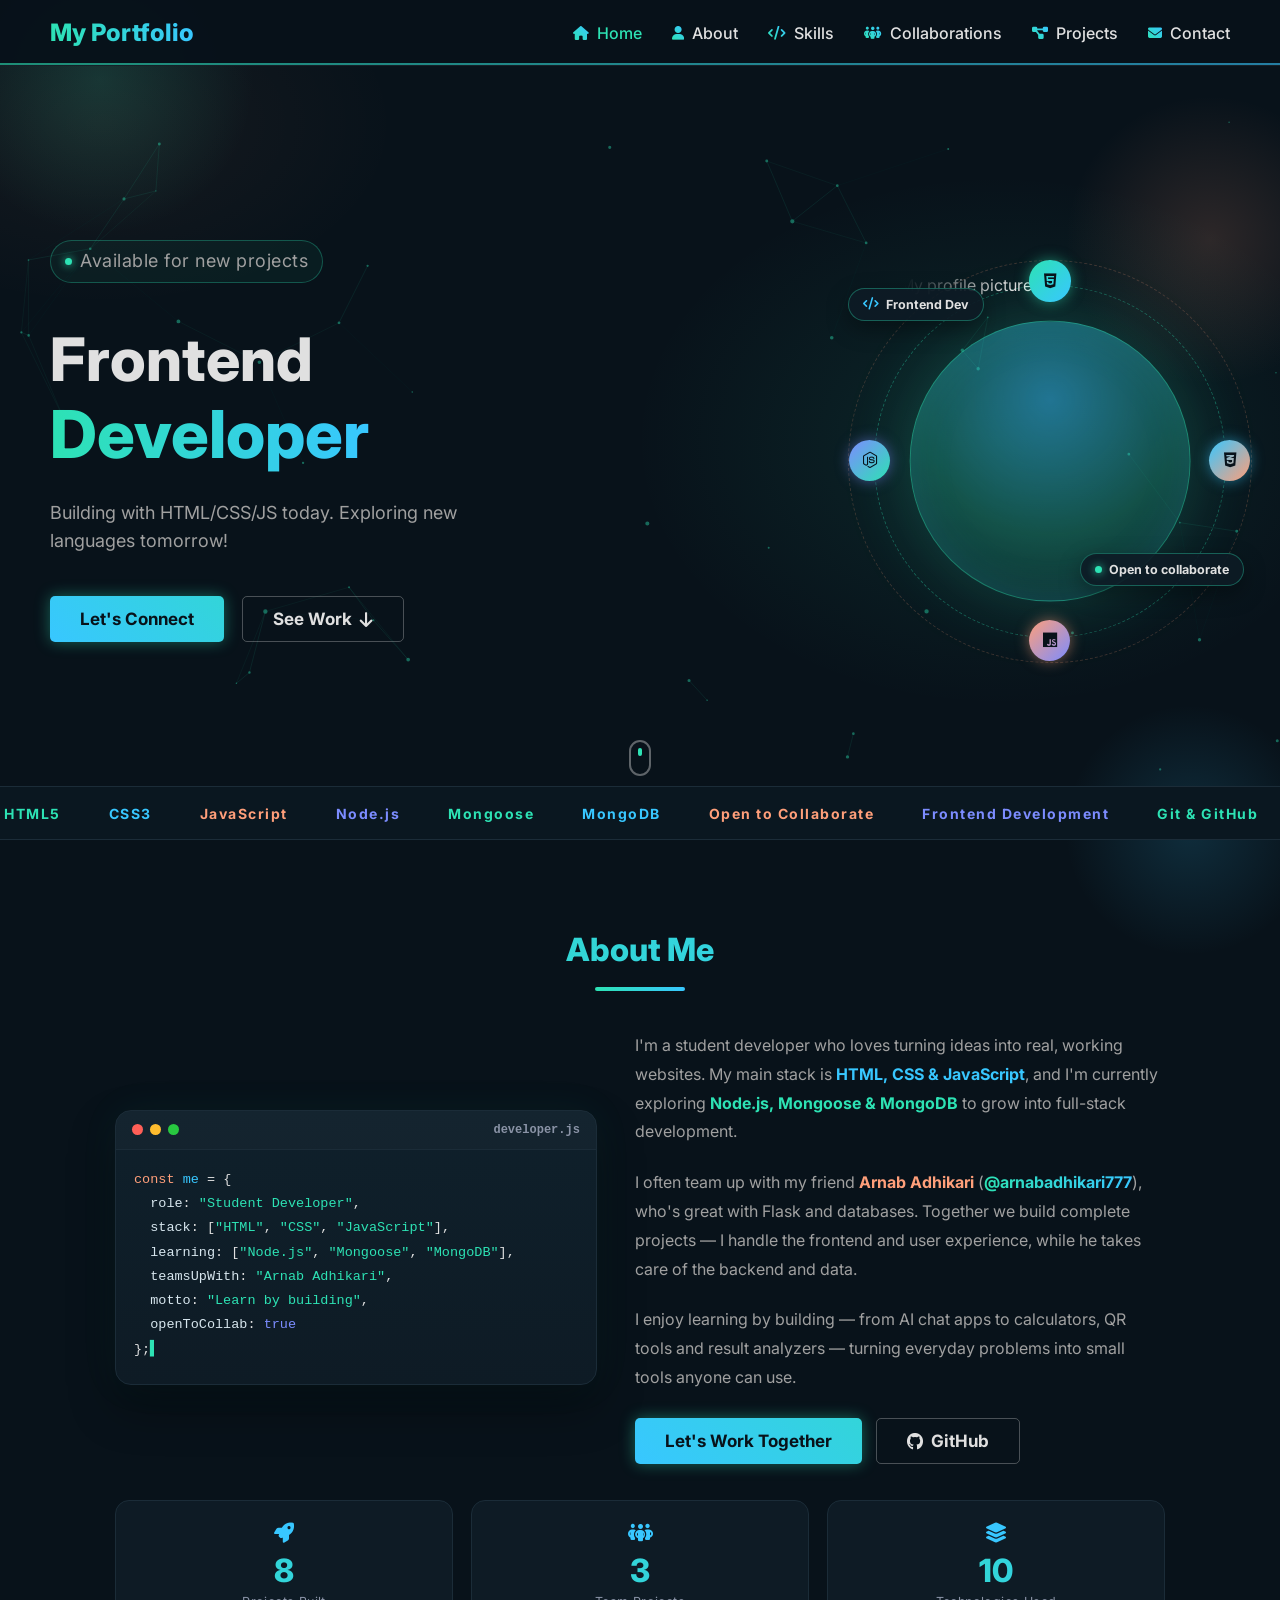
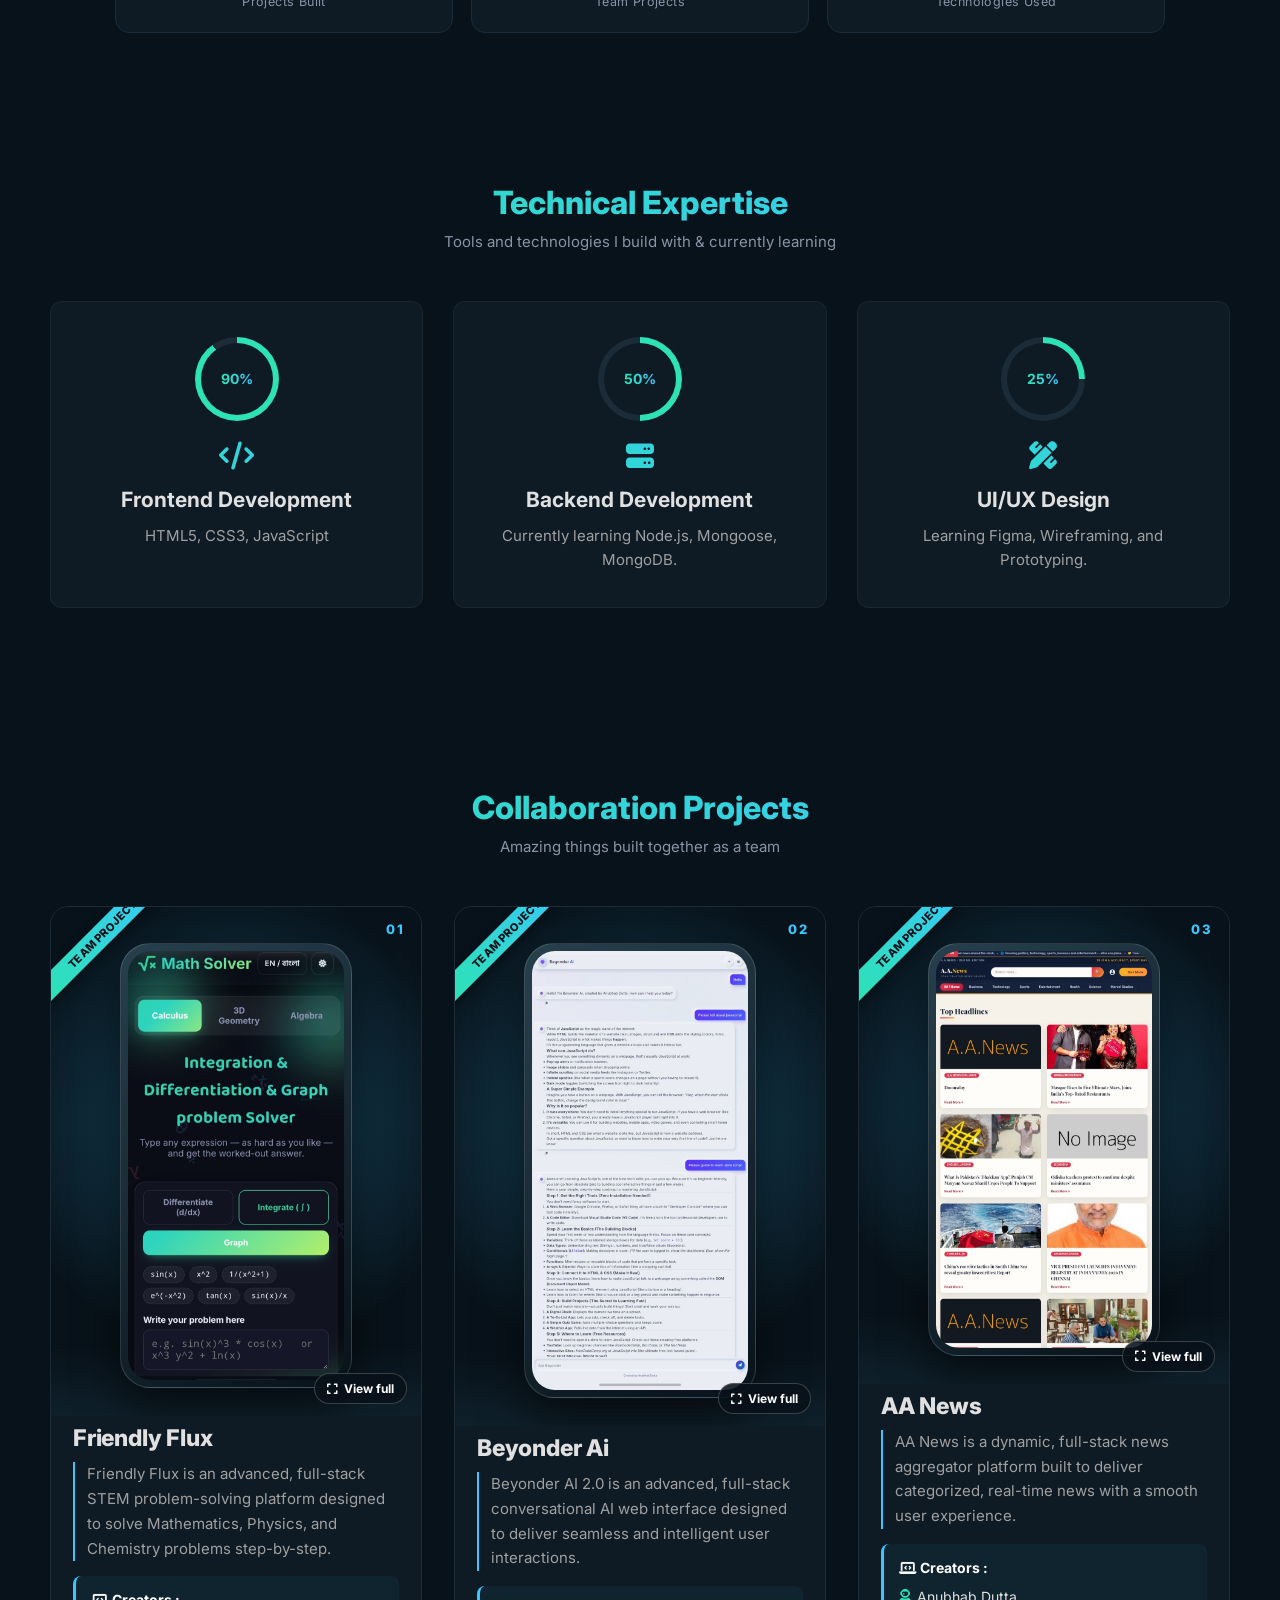
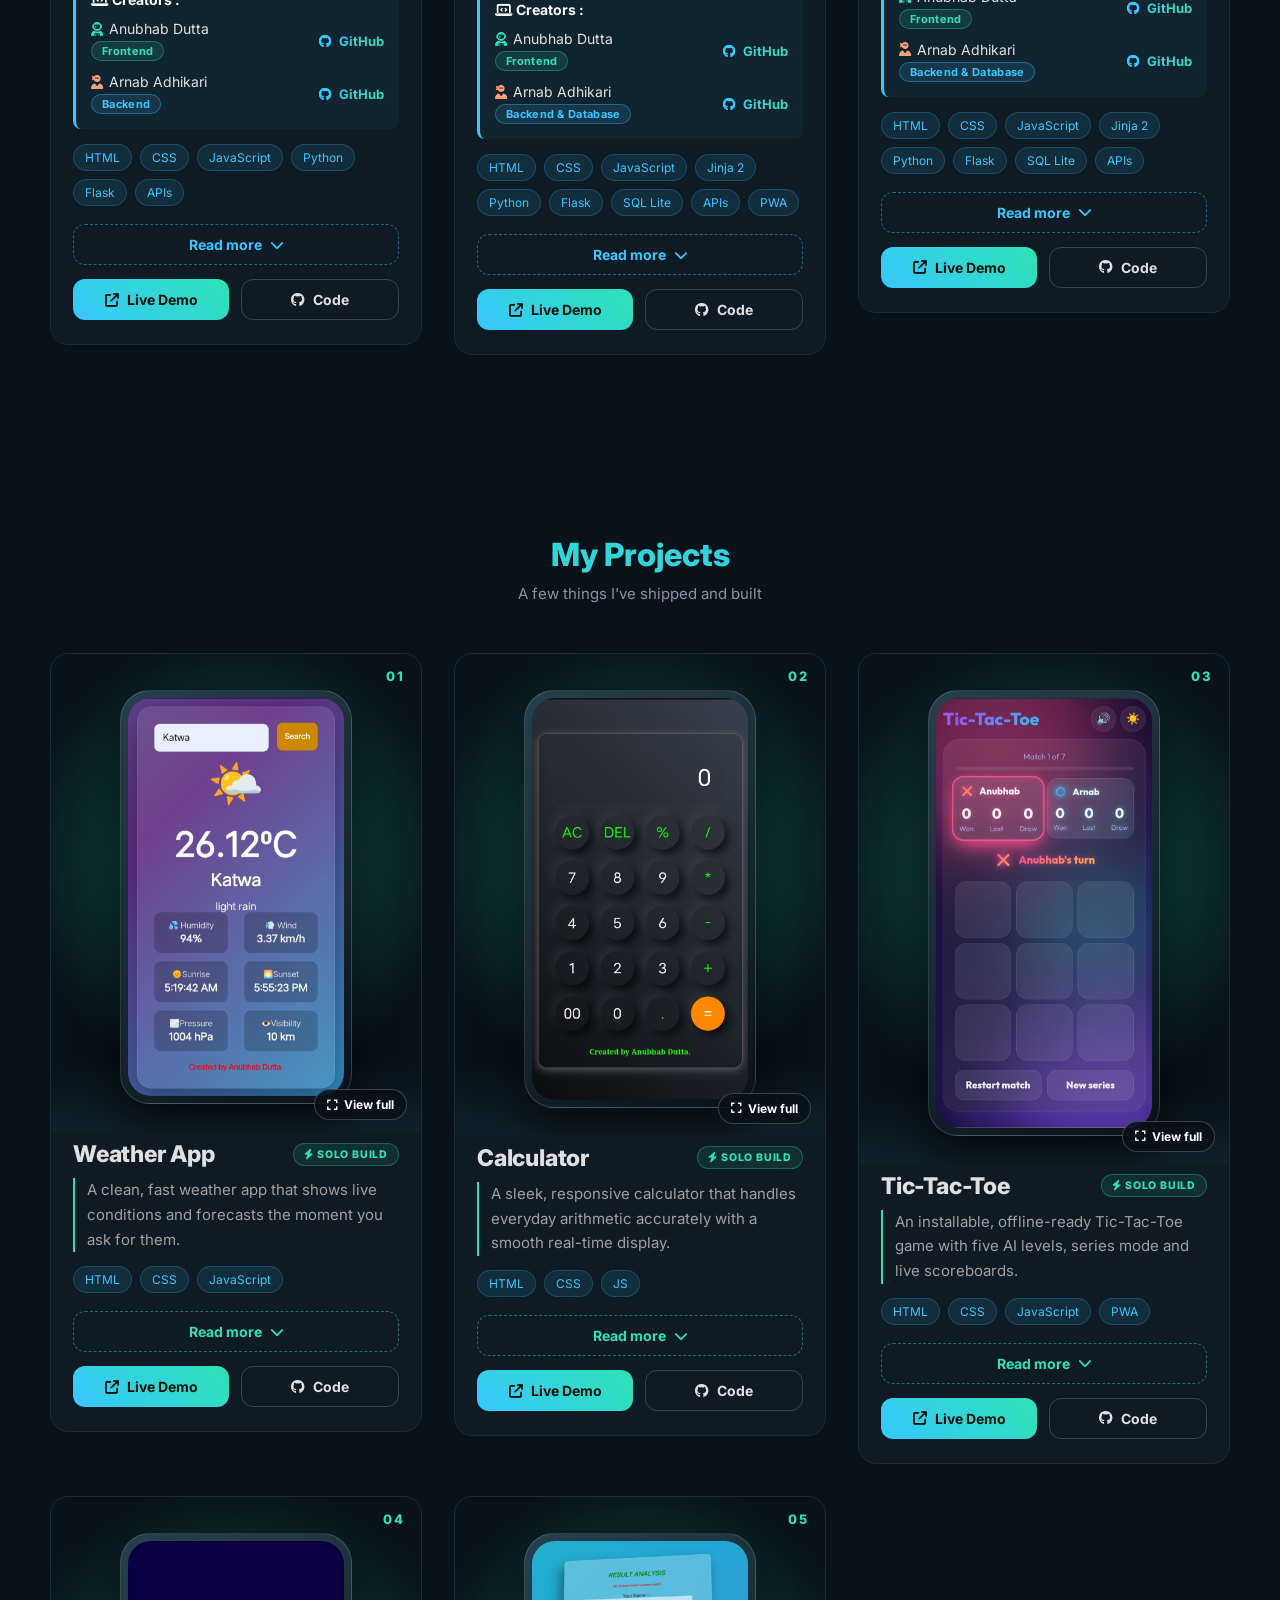
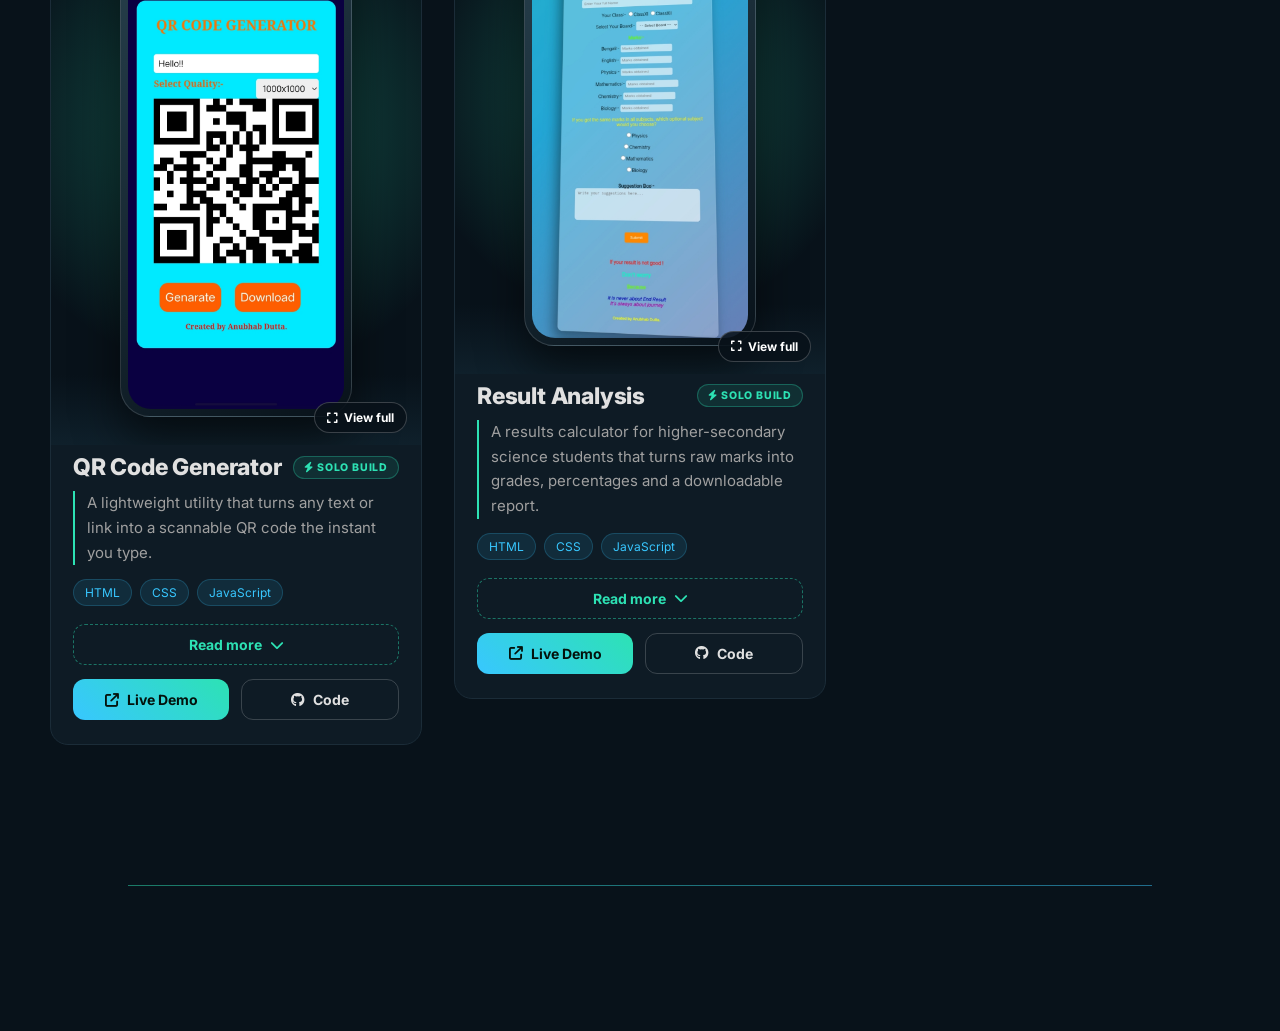
==== commit 1f62b8ab: "create new ui" ====
--- a/index.html
+++ b/index.html
@@ -8,6 +8,19 @@
             content="Frontend Developer Portfolio — HTML, CSS, JavaScript & Node.js projects."
         />
         <title>My Portfolio</title>
+        <meta name="theme-color" content="#08121a" />
+        <link
+            rel="preload"
+            as="image"
+            href="image/profile.webp"
+            type="image/webp"
+        />
+        <link
+            rel="preconnect"
+            href="https://cdnjs.cloudflare.com"
+            crossorigin
+        />
+        <link rel="preconnect" href="https://fonts.gstatic.com" crossorigin />
         <link rel="preconnect" href="https://fonts.googleapis.com" />
         <link
             href="https://fonts.googleapis.com/css2?family=Inter:wght@400;500;600;700;800&display=swap"
@@ -122,32 +135,50 @@
                 </div>
 
                 <div class="hero-image reveal-right">
-                    <div class="orbit-ring ring-1"></div>
-                    <div class="orbit-ring ring-2"></div>
-                    <div class="tech-orbit">
-                        <div class="tech-orbit-track">
-                            <div class="tech-badge" style="--angle: 0deg">
-                                <span><i class="fa-brands fa-html5"></i></span>
-                            </div>
-                            <div class="tech-badge" style="--angle: 90deg">
-                                <span
-                                    ><i class="fa-brands fa-css3-alt"></i
-                                ></span>
-                            </div>
-                            <div class="tech-badge" style="--angle: 180deg">
-                                <span><i class="fa-brands fa-js"></i></span>
-                            </div>
-                            <div class="tech-badge" style="--angle: 270deg">
-                                <span
-                                    ><i class="fa-brands fa-node-js"></i
-                                ></span>
+                    <div class="hero-stage">
+                        <div class="orbit-ring ring-1"></div>
+                        <div class="orbit-ring ring-2"></div>
+                        <div class="hero-disc"></div>
+                        <div class="hero-photo-wrap">
+                            <img
+                                class="hero-photo"
+                                src="image/profile.webp"
+                                alt="My profile picture"
+                                width="640"
+                                height="711"
+                                fetchpriority="high"
+                                decoding="async"
+                            />
+                        </div>
+                        <div class="tech-orbit">
+                            <div class="tech-orbit-track">
+                                <div class="tech-badge" style="--angle: 0deg">
+                                    <span
+                                        ><i class="fa-brands fa-html5"></i
+                                    ></span>
+                                </div>
+                                <div class="tech-badge" style="--angle: 90deg">
+                                    <span
+                                        ><i class="fa-brands fa-css3-alt"></i
+                                    ></span>
+                                </div>
+                                <div class="tech-badge" style="--angle: 180deg">
+                                    <span><i class="fa-brands fa-js"></i></span>
+                                </div>
+                                <div class="tech-badge" style="--angle: 270deg">
+                                    <span
+                                        ><i class="fa-brands fa-node-js"></i
+                                    ></span>
+                                </div>
                             </div>
                         </div>
-                    </div>
-                    <img
-                        src="https://imgs.search.brave.com/Qf-vpF2lGwZwW754cgbCYX_8DVlMlM-dPCyZSQ5uE-s/rs:fit:500:0:1:0/g:ce/aHR0cHM6Ly93YWxs/cGFwZXJjYXZlLmNv/bS93cC93cDkxNjg1/ODIuanBn"
-                        alt="My Profile Picture"
-                    />
+                        <div class="hero-chip chip-a">
+                            <i class="fa-solid fa-code"></i> Frontend Dev
+                        </div>
+                        <div class="hero-chip chip-b">
+                            <span class="dot-blink"></span> Open to collaborate
+                        </div>
+                    </div>
                 </div>
 
                 <a href="#skills" class="scroll-cue" aria-label="Scroll down"
@@ -160,7 +191,8 @@
         <div class="marquee" aria-hidden="true">
             <div class="marquee-track">
                 <span>HTML5</span><span>CSS3</span><span>JavaScript</span
-                ><span>Node.js</span><span>Mongoose</span><span>MongoDB</span><span>Open to Collaborate</span
+                ><span>Node.js</span><span>Mongoose</span><span>MongoDB</span
+                ><span>Open to Collaborate</span
                 ><span>Frontend Development</span><span>Git &amp; GitHub</span
                 ><span>Always Learning</span> <span>HTML5</span><span>CSS3</span
                 ><span>JavaScript</span><span>Node.js</span>
@@ -173,34 +205,101 @@
             <h2 class="section-title reveal-up">About Me</h2>
             <div class="about-divider reveal-up" style="--delay: 0.05s"></div>
 
-            <div class="about-text">
-                <p class="reveal-up" style="--delay: 0.1s">
-                    I'm a student developer who loves turning ideas into real,
-                    working websites. My main stack is
-                    <strong class="hl-cyan">HTML, CSS &amp; JavaScript</strong>,
-                    and I'm currently exploring
-                    <strong class="hl-green">Node.js, Mongoose & MongoDB</strong> to grow into
-                    full-stack development.
-                </p>
-
-                <p class="reveal-up" style="--delay: 0.2s">
-                    I often team up with my friend
-                    <strong class="hl-pink">Arnab Adhikari</strong> (<a
-                        href="https://github.com/arnabadhikari777"
-                        target="_blank"
-                        class="gradient-text about-link"
-                        >@arnabadhikari777</a
-                    >), who's great with Flask and databases. Together we build
-                    complete projects — I handle the frontend and user
-                    experience, while he takes care of the backend and data.
-                </p>
-                <!-- উপরের href="#" এর জায়গায় অর্ণবের আসল GitHub লিংক আর username বসিয়ে দিও -->
-
-                <p class="reveal-up" style="--delay: 0.3s">
-                    I enjoy learning by building — from AI chat apps to
-                    calculators, QR tools and result analyzers — turning
-                    everyday problems into small tools anyone can use.
-                </p>
+            <div class="about-grid">
+                <div class="code-card reveal-left">
+                    <div class="cc-bar">
+                        <i></i><i></i><i></i><span>developer.js</span>
+                    </div>
+                    <div class="cc-body">
+                        <span class="ln" style="--i: 0"
+                            ><span class="k">const</span>
+                            <span class="v">me</span> = {</span
+                        ><span class="ln" style="--i: 1">
+                            <span class="p">role</span>:
+                            <span class="s">"Student Developer"</span>,</span
+                        ><span class="ln" style="--i: 2">
+                            <span class="p">stack</span>: [<span class="s"
+                                >"HTML"</span
+                            >, <span class="s">"CSS"</span>,
+                            <span class="s">"JavaScript"</span>],</span
+                        ><span class="ln" style="--i: 3">
+                            <span class="p">learning</span>: [<span class="s"
+                                >"Node.js"</span
+                            >, <span class="s">"Mongoose"</span>,
+                            <span class="s">"MongoDB"</span>],</span
+                        ><span class="ln" style="--i: 4">
+                            <span class="p">teamsUpWith</span>:
+                            <span class="s">"Arnab Adhikari"</span>,</span
+                        ><span class="ln" style="--i: 5">
+                            <span class="p">motto</span>:
+                            <span class="s">"Learn by building"</span>,</span
+                        ><span class="ln" style="--i: 6">
+                            <span class="p">openToCollab</span>:
+                            <span class="b">true</span></span
+                        ><span class="ln" style="--i: 7">};</span>
+                    </div>
+                </div>
+
+                <div class="about-text reveal-right">
+                    <p>
+                        I'm a student developer who loves turning ideas into
+                        real, working websites. My main stack is
+                        <strong class="hl-cyan"
+                            >HTML, CSS &amp; JavaScript</strong
+                        >, and I'm currently exploring
+                        <strong class="hl-green"
+                            >Node.js, Mongoose &amp; MongoDB</strong
+                        >
+                        to grow into full-stack development.
+                    </p>
+                    <p>
+                        I often team up with my friend
+                        <strong class="hl-pink">Arnab Adhikari</strong> (<a
+                            href="https://github.com/arnabadhikari777"
+                            target="_blank"
+                            rel="noopener"
+                            class="gradient-text about-link"
+                            >@arnabadhikari777</a
+                        >), who's great with Flask and databases. Together we
+                        build complete projects — I handle the frontend and user
+                        experience, while he takes care of the backend and data.
+                    </p>
+                    <p>
+                        I enjoy learning by building — from AI chat apps to
+                        calculators, QR tools and result analyzers — turning
+                        everyday problems into small tools anyone can use.
+                    </p>
+                    <div class="about-cta">
+                        <a href="contact.html" class="btn btn-glow"
+                            >Let's Work Together</a
+                        >
+                        <a
+                            href="https://github.com/duttaanubhab777-code"
+                            target="_blank"
+                            rel="noopener"
+                            class="btn btn-outline"
+                            ><i class="fa-brands fa-github"></i> GitHub</a
+                        >
+                    </div>
+                </div>
+            </div>
+
+            <div class="about-stats">
+                <div class="stat reveal-up" style="--delay: 0.05s">
+                    <i class="fa-solid fa-rocket"></i
+                    ><b data-stat="projects" data-count="0">0</b
+                    ><span>Projects Built</span>
+                </div>
+                <div class="stat reveal-up" style="--delay: 0.15s">
+                    <i class="fa-solid fa-people-group"></i
+                    ><b data-stat="team" data-count="0">0</b
+                    ><span>Team Projects</span>
+                </div>
+                <div class="stat reveal-up" style="--delay: 0.25s">
+                    <i class="fa-solid fa-layer-group"></i
+                    ><b data-stat="tech" data-count="0">0</b
+                    ><span>Technologies Used</span>
+                </div>
             </div>
         </section>
 
--- a/style.css
+++ b/style.css
@@ -6,18 +6,18 @@
    ============================================================ */
 
 :root {
-    --bg: #0b0f19;
-    --surface: #121826;
-    --border: #1f2937;
+    --bg: #08121a;
+    --surface: #0e1b25;
+    --border: #1b2c38;
     --text: #e0e0e0;
     --text-dim: #8a93a6;
     --text-dim2: #a0a0a0;
 
     /* Brand accent colors — এই তিনটে রং সারা সাইটে ঘুরেফিরে আসে */
-    --c-green: #00ff88;
-    --c-cyan: #00e6ff;
-    --c-pink: #ff2b6e;
-    --c-purple: #7c4dff;
+    --c-green: #2de2b4;
+    --c-cyan: #38c7ff;
+    --c-pink: #ff9f7a;
+    --c-purple: #7c8cff;
 
     /* Reusable gradients */
     --grad-main: linear-gradient(
@@ -120,7 +120,7 @@
     width: 70px;
     height: 70px;
     border-radius: 50%;
-    border: 4px solid rgba(0, 255, 136, 0.12);
+    border: 4px solid rgba(45, 226, 180, 0.12);
     border-top-color: var(--c-green);
     border-right-color: var(--c-cyan);
     animation: spinRing 1s linear infinite;
@@ -131,7 +131,7 @@
     position: absolute;
     inset: 8px;
     border-radius: 50%;
-    border: 4px solid rgba(0, 230, 255, 0.1);
+    border: 4px solid rgba(56, 199, 255, 0.1);
     border-top-color: var(--c-pink);
     border-left-color: var(--c-cyan);
     animation: spinRing 2s linear infinite reverse;
@@ -165,13 +165,12 @@
     top: 0;
     left: 0;
     height: 4px;
-    width: 0%;
+    width: 100%;
     background: var(--grad-main);
-    background-size: 300%;
-    animation: gradientMove 4s linear infinite;
-    box-shadow: 0 0 10px rgba(0, 255, 136, 0.6);
+    transform: scaleX(0);
+    transform-origin: 0 50%;
     z-index: 2000;
-    transition: width 0.1s ease-out;
+    pointer-events: none;
 }
 
 /* ============ Cursor glow (desktop only) ============ */
@@ -185,10 +184,10 @@
     pointer-events: none;
     background: conic-gradient(
         from 0deg,
-        rgba(0, 255, 136, 0.16),
-        rgba(0, 230, 255, 0.16),
-        rgba(255, 43, 110, 0.16),
-        rgba(0, 255, 136, 0.16)
+        rgba(45, 226, 180, 0.16),
+        rgba(56, 199, 255, 0.16),
+        rgba(255, 159, 122, 0.16),
+        rgba(45, 226, 180, 0.16)
     );
     filter: blur(30px);
     transform: translate(-50%, -50%);
@@ -252,8 +251,7 @@
     position: sticky;
     top: 0;
     z-index: 500;
-    background: rgba(11, 15, 25, 0.75);
-    backdrop-filter: blur(10px);
+    background: rgba(8, 18, 26, 0.94);
     border-bottom: 1px solid rgba(255, 255, 255, 0.06);
 }
 #nav::after {
@@ -265,7 +263,6 @@
     height: 2px;
     background: var(--grad-main);
     background-size: 300%;
-    animation: gradientMove 6s linear infinite;
     opacity: 0.6;
 }
 #nav nav {
@@ -377,11 +374,11 @@
     font-size: 13px;
     letter-spacing: 0.5px;
     color: var(--c-green);
-    border: 1px solid rgba(0, 255, 136, 0.3);
+    border: 1px solid rgba(45, 226, 180, 0.3);
     padding: 6px 14px;
     border-radius: 30px;
     margin-bottom: 20px;
-    background: rgba(0, 255, 136, 0.05);
+    background: rgba(45, 226, 180, 0.05);
 }
 .dot-blink {
     width: 7px;
@@ -464,7 +461,7 @@
     background-size: 220%;
     color: var(--bg);
     border: none;
-    box-shadow: 0 0 15px rgba(0, 255, 136, 0.4);
+    box-shadow: 0 0 15px rgba(45, 226, 180, 0.4);
     animation: gradientMove 5s ease infinite;
 }
 .btn-glow::before {
@@ -482,7 +479,7 @@
     left: 130%;
 }
 .btn-glow:hover {
-    box-shadow: 0 0 25px rgba(0, 230, 255, 0.8);
+    box-shadow: 0 0 25px rgba(56, 199, 255, 0.8);
     transform: translateY(-3px);
     color: #fff;
 }
@@ -522,20 +519,6 @@
     position: relative;
     z-index: 2;
 }
-.hero-image img {
-    width: 340px;
-    height: 340px;
-    border-radius: 50%;
-    object-fit: cover;
-    box-shadow: 0 0 40px rgba(0, 230, 255, 0.4);
-    animation: float 4s ease-in-out infinite;
-    position: relative;
-    z-index: 2;
-    border: 3px solid transparent;
-    background:
-        linear-gradient(var(--bg), var(--bg)) padding-box,
-        var(--grad-main) border-box;
-}
 @keyframes float {
     0% {
         transform: translateY(0);
@@ -550,7 +533,7 @@
 
 .orbit-ring {
     position: absolute;
-    border: 1px dashed rgba(0, 255, 136, 0.35);
+    border: 1px dashed rgba(45, 226, 180, 0.35);
     border-radius: 50%;
     top: 50%;
     left: 50%;
@@ -565,7 +548,7 @@
     width: 460px;
     height: 460px;
     margin: -230px 0 0 -230px;
-    border-color: rgba(255, 43, 110, 0.2);
+    border-color: rgba(255, 159, 122, 0.2);
     animation: spin 26s linear infinite reverse;
 }
 @keyframes spin {
@@ -609,20 +592,20 @@
     background: linear-gradient(135deg, var(--c-green), var(--c-cyan));
     color: var(--bg);
     font-size: 17px;
-    box-shadow: 0 0 14px rgba(0, 255, 136, 0.5);
+    box-shadow: 0 0 14px rgba(45, 226, 180, 0.5);
     animation: counterSpin 26s linear infinite;
 }
 .tech-badge:nth-child(2) span {
     background: linear-gradient(135deg, var(--c-cyan), var(--c-pink));
-    box-shadow: 0 0 14px rgba(0, 230, 255, 0.5);
+    box-shadow: 0 0 14px rgba(56, 199, 255, 0.5);
 }
 .tech-badge:nth-child(3) span {
     background: linear-gradient(135deg, var(--c-pink), var(--c-purple));
-    box-shadow: 0 0 14px rgba(255, 43, 110, 0.5);
+    box-shadow: 0 0 14px rgba(255, 159, 122, 0.5);
 }
 .tech-badge:nth-child(4) span {
     background: linear-gradient(135deg, var(--c-purple), var(--c-green));
-    box-shadow: 0 0 14px rgba(124, 77, 255, 0.5);
+    box-shadow: 0 0 14px rgba(124, 140, 255, 0.5);
 }
 @keyframes orbitSpin {
     to {
@@ -692,16 +675,15 @@
         background:
             radial-gradient(
                 circle at 25% 15%,
-                rgba(0, 255, 136, 0.1),
+                rgba(45, 226, 180, 0.1),
                 transparent 55%
             ),
             radial-gradient(
                 circle at 80% 75%,
-                rgba(255, 43, 110, 0.1),
+                rgba(255, 159, 122, 0.1),
                 transparent 55%
             ),
-            rgba(11, 15, 25, 0.97);
-        backdrop-filter: blur(10px);
+            rgba(8, 18, 26, 0.97);
         gap: 0;
         max-height: 0;
         overflow-y: hidden;
@@ -815,10 +797,6 @@
         margin-left: auto;
         margin-right: auto;
     }
-    .hero-image img {
-        width: 210px;
-        height: 210px;
-    }
     .ring-1 {
         width: 260px;
         height: 260px;
@@ -843,10 +821,6 @@
 @media (max-width: 380px) {
     .hero-content h1 {
         font-size: 34px;
-    }
-    .hero-image img {
-        width: 170px;
-        height: 170px;
     }
     .ring-1 {
         width: 210px;
@@ -944,7 +918,7 @@
     border-top: 1px solid var(--border);
     border-bottom: 1px solid var(--border);
     padding: 16px 0;
-    background: #0d1220;
+    background: #0a1720;
     white-space: nowrap;
 }
 .marquee-track {
@@ -1062,7 +1036,7 @@
     opacity: 1;
 }
 .skill-card:hover {
-    box-shadow: 0 10px 30px rgba(0, 230, 255, 0.15);
+    box-shadow: 0 10px 30px rgba(56, 199, 255, 0.15);
     transform: translateY(-8px);
 }
 
@@ -1078,7 +1052,7 @@
     background: conic-gradient(
         var(--c-green) calc(var(--pct) * 1%),
         var(--c-cyan) calc(var(--pct) * 1%),
-        #1f2937 0
+        #1b2c38 0
     );
     position: relative;
     animation: ringGrow 1.4s ease forwards;
@@ -1153,15 +1127,13 @@
     --accent: var(--c-cyan);
     --mx: 50%;
     --my: 50%;
-    background: linear-gradient(180deg, #141b2b, var(--surface) 45%);
+    background: linear-gradient(180deg, #0f202b, var(--surface) 45%);
     border-radius: 18px;
     border: 1px solid var(--border);
     overflow: hidden;
     transition:
         transform 0.3s ease,
         box-shadow 0.3s ease;
-    transform-style: preserve-3d;
-    will-change: transform;
     position: relative;
 }
 .project-card.solo {
@@ -1256,7 +1228,7 @@
     position: absolute;
     inset: auto 0 0;
     height: 70px;
-    background: linear-gradient(transparent, #141b2b);
+    background: linear-gradient(transparent, #0f202b);
     pointer-events: none;
 }
 .phone {
@@ -1265,7 +1237,7 @@
     width: min(232px, 72%);
     padding: 7px;
     border-radius: 30px;
-    background: linear-gradient(145deg, #2a3348, #0b0f19);
+    background: linear-gradient(145deg, #27404d, #08121a);
     border: 1px solid rgba(255, 255, 255, 0.14);
     box-shadow: 0 22px 45px rgba(0, 0, 0, 0.55);
     cursor: zoom-in;
@@ -1310,9 +1282,8 @@
     color: #fff;
     cursor: pointer;
     border-radius: 20px;
-    background: rgba(11, 15, 25, 0.7);
+    background: rgba(8, 18, 26, 0.7);
     border: 1px solid rgba(255, 255, 255, 0.2);
-    backdrop-filter: blur(6px);
     transition:
         background 0.3s ease,
         color 0.3s ease;
@@ -1348,8 +1319,8 @@
     padding: 4px 10px;
     border-radius: 20px;
     color: var(--c-green);
-    background: rgba(0, 255, 136, 0.1);
-    border: 1px solid rgba(0, 255, 136, 0.3);
+    background: rgba(45, 226, 180, 0.1);
+    border: 1px solid rgba(45, 226, 180, 0.3);
 }
 .lead {
     color: var(--text-dim2);
@@ -1364,7 +1335,7 @@
 .creators-box {
     margin: 15px 0;
     padding: 15px;
-    background: rgba(0, 230, 255, 0.05);
+    background: rgba(56, 199, 255, 0.05);
     border-radius: 8px;
     border-left: 3px solid var(--c-cyan);
     display: flex;
@@ -1406,14 +1377,14 @@
     width: fit-content;
 }
 .role-tag.frontend {
-    background: rgba(0, 255, 136, 0.12);
+    background: rgba(45, 226, 180, 0.12);
     color: var(--c-green);
-    border: 1px solid rgba(0, 255, 136, 0.35);
+    border: 1px solid rgba(45, 226, 180, 0.35);
 }
 .role-tag.backend {
-    background: rgba(0, 230, 255, 0.12);
+    background: rgba(56, 199, 255, 0.12);
     color: var(--c-cyan);
-    border: 1px solid rgba(0, 230, 255, 0.35);
+    border: 1px solid rgba(56, 199, 255, 0.35);
 }
 .github-link {
     font-size: 13px;
@@ -1443,19 +1414,19 @@
 .tech-stack span {
     font-size: 12px;
     padding: 5px 11px;
-    background: rgba(0, 230, 255, 0.1);
+    background: rgba(56, 199, 255, 0.1);
     color: var(--c-cyan);
     border-radius: 20px;
     transition:
         transform 0.2s ease,
         background 0.3s ease;
-    border: 1px solid rgba(0, 230, 255, 0.2);
+    border: 1px solid rgba(56, 199, 255, 0.2);
 }
 .project-card:hover .tech-stack span {
     transform: translateY(-2px);
-    background: rgba(0, 255, 136, 0.1);
+    background: rgba(45, 226, 180, 0.1);
     color: var(--c-green);
-    border-color: rgba(0, 255, 136, 0.3);
+    border-color: rgba(45, 226, 180, 0.3);
 }
 
 /* ---- Read more (animated expand) ---- */
@@ -1569,7 +1540,7 @@
 }
 .project-links a:first-child:hover {
     transform: translateY(-3px);
-    box-shadow: 0 8px 22px rgba(0, 255, 136, 0.35);
+    box-shadow: 0 8px 22px rgba(45, 226, 180, 0.35);
 }
 .project-links a:last-child {
     color: var(--text);
@@ -1593,7 +1564,6 @@
     gap: 12px;
     padding: 20px;
     background: rgba(5, 8, 15, 0.92);
-    backdrop-filter: blur(10px);
     opacity: 0;
     visibility: hidden;
     transition:
@@ -1609,7 +1579,7 @@
     max-height: 84vh;
     object-fit: contain;
     border-radius: 16px;
-    box-shadow: 0 0 60px rgba(0, 230, 255, 0.25);
+    box-shadow: 0 0 60px rgba(56, 199, 255, 0.25);
     transform: scale(0.88);
     transition: transform 0.4s cubic-bezier(0.2, 0.8, 0.2, 1);
 }
@@ -1659,7 +1629,6 @@
     height: 1px;
     background: var(--grad-main);
     background-size: 300%;
-    animation: gradientMove 6s linear infinite;
     opacity: 0.5;
 }
 footer p {
@@ -1709,7 +1678,7 @@
         visibility 0.3s ease,
         transform 0.3s ease,
         box-shadow 0.3s ease;
-    box-shadow: 0 0 15px rgba(0, 230, 255, 0.4);
+    box-shadow: 0 0 15px rgba(56, 199, 255, 0.4);
 }
 #backToTop.show {
     opacity: 1;
@@ -1718,7 +1687,7 @@
 }
 #backToTop:hover {
     transform: translateY(-3px) scale(1.08);
-    box-shadow: 0 0 25px rgba(0, 255, 136, 0.8);
+    box-shadow: 0 0 25px rgba(45, 226, 180, 0.8);
 }
 
 /* ============ About Me ============ */
@@ -1772,3 +1741,558 @@
         margin-left: 0;
     }
 }
+
+/* ============================================================
+   Redesign + Performance layer
+   (এই অংশ সবার শেষে আছে বলে উপরের পুরনো rule গুলোকে override করে)
+   ============================================================ */
+
+/* ---------- Perf: হালকা করা ---------- */
+#nav .gradient-text {
+    animation: none;
+}
+#nav a.active {
+    color: var(--c-green);
+}
+.btn-glow,
+#backToTop {
+    animation: none;
+}
+.skill-card::after,
+.project-card::after,
+.btn-outline::before {
+    animation: none;
+}
+.skill-card:hover::after,
+.project-card:hover::after,
+.btn-outline:hover::before {
+    animation: gradientMove 5s linear infinite;
+}
+.skill-card {
+    transition:
+        transform 0.4s ease,
+        box-shadow 0.4s ease;
+}
+.gradient-text {
+    animation-duration: 8s;
+}
+@keyframes scrollDot {
+    0% {
+        opacity: 1;
+        transform: translate(-50%, 0);
+    }
+    100% {
+        opacity: 0;
+        transform: translate(-50%, 14px);
+    }
+}
+/* ঝাপসা blur ফিল্টারের বদলে radial-gradient — দেখতে একই, খরচ প্রায় শূন্য */
+.blob {
+    filter: none;
+    opacity: 0.15;
+}
+.blob-a {
+    background: radial-gradient(circle, var(--c-green), transparent 68%);
+}
+.blob-b {
+    background: radial-gradient(circle, var(--c-cyan), transparent 68%);
+}
+.blob-c {
+    background: radial-gradient(circle, var(--c-pink), transparent 68%);
+}
+@media (max-width: 768px) {
+    .blob {
+        animation: none;
+        opacity: 0.13;
+        filter: none;
+    }
+}
+.cursor-glow {
+    background: radial-gradient(
+        circle,
+        rgba(45, 226, 180, 0.16),
+        transparent 65%
+    );
+    filter: none;
+    animation: none;
+}
+/* project card: ভারী layer/blur বাদ */
+.stage-bg {
+    inset: 0;
+    filter: none;
+    transform: none;
+    background: radial-gradient(
+        circle at 50% 42%,
+        color-mix(in srgb, var(--accent) 34%, transparent),
+        transparent 68%
+    );
+}
+.project-card:hover .stage-bg {
+    transform: none;
+}
+.zoom-chip {
+    background: rgba(8, 18, 26, 0.88);
+}
+.lightbox {
+    background: rgba(4, 10, 15, 0.96);
+}
+@media (hover: none) {
+    .project-card::before {
+        display: none;
+    }
+}
+
+/* ---------- Hero: photo stage ---------- */
+#hero::before {
+    content: "";
+    position: absolute;
+    inset: 0;
+    pointer-events: none;
+    background:
+        radial-gradient(
+            520px 380px at 78% 52%,
+            rgba(45, 226, 180, 0.1),
+            transparent 70%
+        ),
+        radial-gradient(
+            420px 260px at 8% 8%,
+            rgba(255, 159, 122, 0.06),
+            transparent 70%
+        );
+}
+.hero-image {
+    display: flex;
+    justify-content: center;
+}
+.hero-stage {
+    --s: 360px;
+    position: relative;
+    width: var(--s);
+    height: calc(var(--s) * 1.12);
+}
+.hero-disc {
+    position: absolute;
+    left: 50%;
+    top: 55%;
+    width: calc(var(--s) * 0.78);
+    aspect-ratio: 1;
+    transform: translate(-50%, -50%);
+    border-radius: 50%;
+    background: radial-gradient(
+        circle at 50% 28%,
+        rgba(56, 199, 255, 0.5),
+        rgba(45, 226, 180, 0.26) 55%,
+        rgba(45, 226, 180, 0.05) 100%
+    );
+    border: 1px solid rgba(45, 226, 180, 0.4);
+    box-shadow:
+        0 0 70px rgba(45, 226, 180, 0.2),
+        inset 0 0 40px rgba(56, 199, 255, 0.16);
+}
+.orbit-ring {
+    top: 55%;
+    left: 50%;
+}
+.ring-1 {
+    width: calc(var(--s) * 0.98);
+    height: calc(var(--s) * 0.98);
+    margin: calc(var(--s) * -0.49) 0 0 calc(var(--s) * -0.49);
+}
+.ring-2 {
+    width: calc(var(--s) * 1.12);
+    height: calc(var(--s) * 1.12);
+    margin: calc(var(--s) * -0.56) 0 0 calc(var(--s) * -0.56);
+}
+.hero-photo-wrap {
+    position: absolute;
+    left: 0;
+    right: 0;
+    bottom: 0;
+    z-index: 2;
+    display: flex;
+    justify-content: center;
+    animation: float 5s ease-in-out infinite;
+}
+.hero-photo {
+    display: block;
+    width: calc(var(--s) * 0.92);
+    height: auto;
+    -webkit-mask-image: radial-gradient(
+        ellipse 52% 66% at 50% 36%,
+        #000 52%,
+        transparent 98%
+    );
+    mask-image: radial-gradient(
+        ellipse 52% 66% at 50% 36%,
+        #000 52%,
+        transparent 98%
+    );
+}
+.tech-orbit {
+    position: absolute;
+    left: 50%;
+    top: 55%;
+    width: 0;
+    height: 0;
+    z-index: 3;
+    pointer-events: none;
+    right: auto;
+    bottom: auto;
+}
+.tech-orbit-track {
+    position: absolute;
+    left: 0;
+    top: 0;
+    width: 0;
+    height: 0;
+    right: auto;
+    bottom: auto;
+}
+.tech-badge {
+    --r: calc(var(--s) * 0.5);
+    --bd: calc(var(--s) * 0.115);
+    position: absolute;
+    top: 0;
+    left: 0;
+    width: var(--bd);
+    height: var(--bd);
+    margin: calc(var(--bd) / -2);
+    transform: rotate(var(--angle)) translateY(calc(var(--r) * -1));
+}
+.tech-badge span {
+    rotate: calc(var(--angle) * -1);
+    font-size: calc(var(--s) * 0.046);
+}
+.hero-chip {
+    position: absolute;
+    z-index: 4;
+    display: flex;
+    align-items: center;
+    gap: 7px;
+    padding: 8px 14px;
+    font-size: 12.5px;
+    font-weight: 700;
+    white-space: nowrap;
+    border-radius: 30px;
+    background: rgba(14, 27, 37, 0.9);
+    border: 1px solid rgba(45, 226, 180, 0.35);
+    box-shadow: 0 8px 22px rgba(0, 0, 0, 0.35);
+    animation: chipFloat 5s ease-in-out infinite alternate;
+}
+.hero-chip i {
+    color: var(--c-cyan);
+}
+.chip-a {
+    left: -6%;
+    top: 12%;
+}
+.chip-b {
+    right: -4%;
+    bottom: 14%;
+    animation-delay: -2.5s;
+}
+@keyframes chipFloat {
+    from {
+        transform: translateY(0);
+    }
+    to {
+        transform: translateY(-9px);
+    }
+}
+@media (max-width: 768px) {
+    .hero-stage {
+        --s: 270px;
+    }
+    .hero-chip {
+        font-size: 11px;
+        padding: 6px 11px;
+    }
+    .chip-a {
+        left: -2%;
+    }
+    .chip-b {
+        right: 0;
+    }
+}
+@media (max-width: 380px) {
+    .hero-stage {
+        --s: 235px;
+    }
+}
+
+/* ---------- About ---------- */
+#about {
+    padding: 90px 50px 60px;
+}
+.about-divider {
+    animation: none;
+}
+.about-grid {
+    display: grid;
+    grid-template-columns: minmax(0, 1fr) minmax(0, 1.1fr);
+    gap: 38px;
+    align-items: center;
+    max-width: 1050px;
+    margin: 0 auto;
+}
+.about-grid .about-text {
+    max-width: none;
+    margin: 0;
+}
+.code-card {
+    text-align: left;
+    border-radius: 16px;
+    overflow: hidden;
+    background: linear-gradient(180deg, #0f202b, var(--surface));
+    border: 1px solid var(--border);
+    box-shadow:
+        0 22px 45px rgba(0, 0, 0, 0.35),
+        0 0 40px rgba(45, 226, 180, 0.06);
+}
+.cc-bar {
+    display: flex;
+    align-items: center;
+    gap: 7px;
+    padding: 12px 16px;
+    border-bottom: 1px solid var(--border);
+    background: rgba(255, 255, 255, 0.02);
+}
+.cc-bar i {
+    width: 11px;
+    height: 11px;
+    border-radius: 50%;
+    background: #ff5f57;
+}
+.cc-bar i:nth-child(2) {
+    background: #febc2e;
+}
+.cc-bar i:nth-child(3) {
+    background: #28c840;
+}
+.cc-bar span {
+    margin-left: auto;
+    font-size: 12px;
+    font-weight: 600;
+    color: var(--text-dim);
+}
+.cc-body {
+    padding: 18px 18px 22px;
+    font-size: 13.5px;
+    line-height: 1.8;
+    overflow-x: auto;
+}
+.cc-body,
+.cc-body *,
+.cc-bar span {
+    font-family: ui-monospace, SFMono-Regular, Menlo, Consolas, monospace;
+}
+.ln {
+    display: block;
+    white-space: normal;
+    padding-left: calc(var(--ind, 0) * 2ch + 2ch);
+    text-indent: -2ch; /* লাইন ভাঙলে hanging indent */
+    opacity: 0;
+    transform: translateX(-12px);
+    transition:
+        opacity 0.45s ease,
+        transform 0.45s ease;
+    transition-delay: calc(var(--i) * 0.09s + 0.3s);
+}
+.cc-body .s {
+    white-space: nowrap;
+}
+.code-card.visible .ln {
+    opacity: 1;
+    transform: none;
+}
+.ln:last-child::after {
+    content: "▍";
+    color: var(--c-green);
+    animation: caret 1s steps(2) infinite;
+}
+@keyframes caret {
+    50% {
+        opacity: 0;
+    }
+}
+.cc-body .k {
+    color: var(--c-pink);
+}
+.cc-body .v {
+    color: var(--c-cyan);
+}
+.cc-body .p {
+    color: #d7e6ee;
+}
+.cc-body .s {
+    color: var(--c-green);
+}
+.cc-body .b {
+    color: var(--c-purple);
+}
+.about-cta {
+    display: flex;
+    flex-wrap: wrap;
+    gap: 14px;
+    margin-top: 26px;
+}
+.about-stats {
+    display: grid;
+    grid-template-columns: repeat(3, 1fr);
+    gap: 18px;
+    max-width: 1050px;
+    margin: 36px auto 0;
+}
+.stat {
+    padding: 22px 12px;
+    text-align: center;
+    border-radius: 14px;
+    background: var(--surface);
+    border: 1px solid var(--border);
+    transition:
+        transform 0.3s ease,
+        border-color 0.3s ease;
+}
+.stat:hover {
+    transform: translateY(-5px);
+    border-color: rgba(45, 226, 180, 0.45);
+}
+.stat i {
+    display: block;
+    margin-bottom: 8px;
+    font-size: 20px;
+    color: var(--c-cyan);
+}
+.stat b {
+    display: block;
+    font-size: 32px;
+    font-weight: 800;
+    background: linear-gradient(90deg, var(--c-green), var(--c-cyan));
+    -webkit-background-clip: text;
+    background-clip: text;
+    color: transparent;
+}
+.stat span {
+    font-size: 12.5px;
+    letter-spacing: 0.4px;
+    color: var(--text-dim);
+}
+@media (max-width: 768px) {
+    #about {
+        padding: 60px 20px 40px;
+        text-align: left;
+    }
+    .about-grid {
+        grid-template-columns: 1fr;
+        gap: 26px;
+    }
+    .about-cta .btn {
+        flex: 1 1 100%;
+        justify-content: center;
+    }
+    .about-stats {
+        gap: 10px;
+    }
+    .stat {
+        padding: 16px 6px;
+    }
+    .stat b {
+        font-size: 26px;
+    }
+    .stat span {
+        font-size: 11px;
+    }
+    .cc-body {
+        font-size: 12.5px;
+    }
+}
+
+@media (max-width: 768px) {
+    .about-divider {
+        margin-left: auto;
+        margin-right: auto;
+    }
+}
+@media (max-width: 420px) {
+    .cc-body {
+        font-size: 11.5px;
+        padding: 16px 14px 20px;
+    }
+}
+
+/* ============================================================
+   Lag fix v2
+   ============================================================ */
+/* ১) Read more: layout এক ঝটকায়, অ্যানিমেশন শুধু opacity/transform (GPU) —
+      নিচের পুরো পেজ প্রতি ফ্রেমে আর re-layout/repaint হয় না */
+.details {
+    display: none;
+    transition: none;
+}
+.project-card.open .details {
+    display: block;
+}
+.details-inner {
+    overflow: visible;
+}
+.feat-list {
+    padding: 0 0 18px;
+}
+.more-btn {
+    margin-bottom: 14px;
+}
+.feat-list li {
+    opacity: 1;
+    transform: none;
+    transition: none;
+}
+.project-card.open .feat-list li {
+    animation: featIn 0.42s cubic-bezier(0.2, 0.8, 0.2, 1) both;
+    animation-delay: calc(var(--i) * 0.07s);
+    transition: none;
+}
+@keyframes featIn {
+    from {
+        opacity: 0;
+        transform: translateY(14px);
+    }
+    to {
+        opacity: 1;
+        transform: none;
+    }
+}
+
+/* ২) ফোনে ট্যাপ করলে :hover আটকে থাকে (sticky hover) — তখন মাস্ক করা gradient border
+      অনবরত অ্যানিমেট হতো। টাচ ডিভাইসে hover ইফেক্ট পুরোপুরি বন্ধ */
+@media (hover: none) {
+    .project-card::before,
+    .project-card::after,
+    .skill-card::after {
+        display: none !important;
+    }
+    .project-card:hover {
+        box-shadow: none;
+    }
+    .project-card:hover .phone {
+        transform: none;
+        box-shadow: 0 22px 45px rgba(0, 0, 0, 0.55);
+    }
+    .project-card:hover .tech-stack span {
+        transform: none;
+        background: rgba(56, 199, 255, 0.1);
+        color: var(--c-cyan);
+        border-color: rgba(56, 199, 255, 0.2);
+    }
+    .skill-card:hover {
+        transform: none;
+        box-shadow: none;
+    }
+}
+
+/* ৩) স্ক্রিনের বাইরের section এর অ্যানিমেশন থামানো (script.js .in-view বসায়) */
+.anim-gate:not(.in-view),
+.anim-gate:not(.in-view) *,
+.anim-gate:not(.in-view) *::before,
+.anim-gate:not(.in-view) *::after {
+    animation-play-state: paused !important;
+}
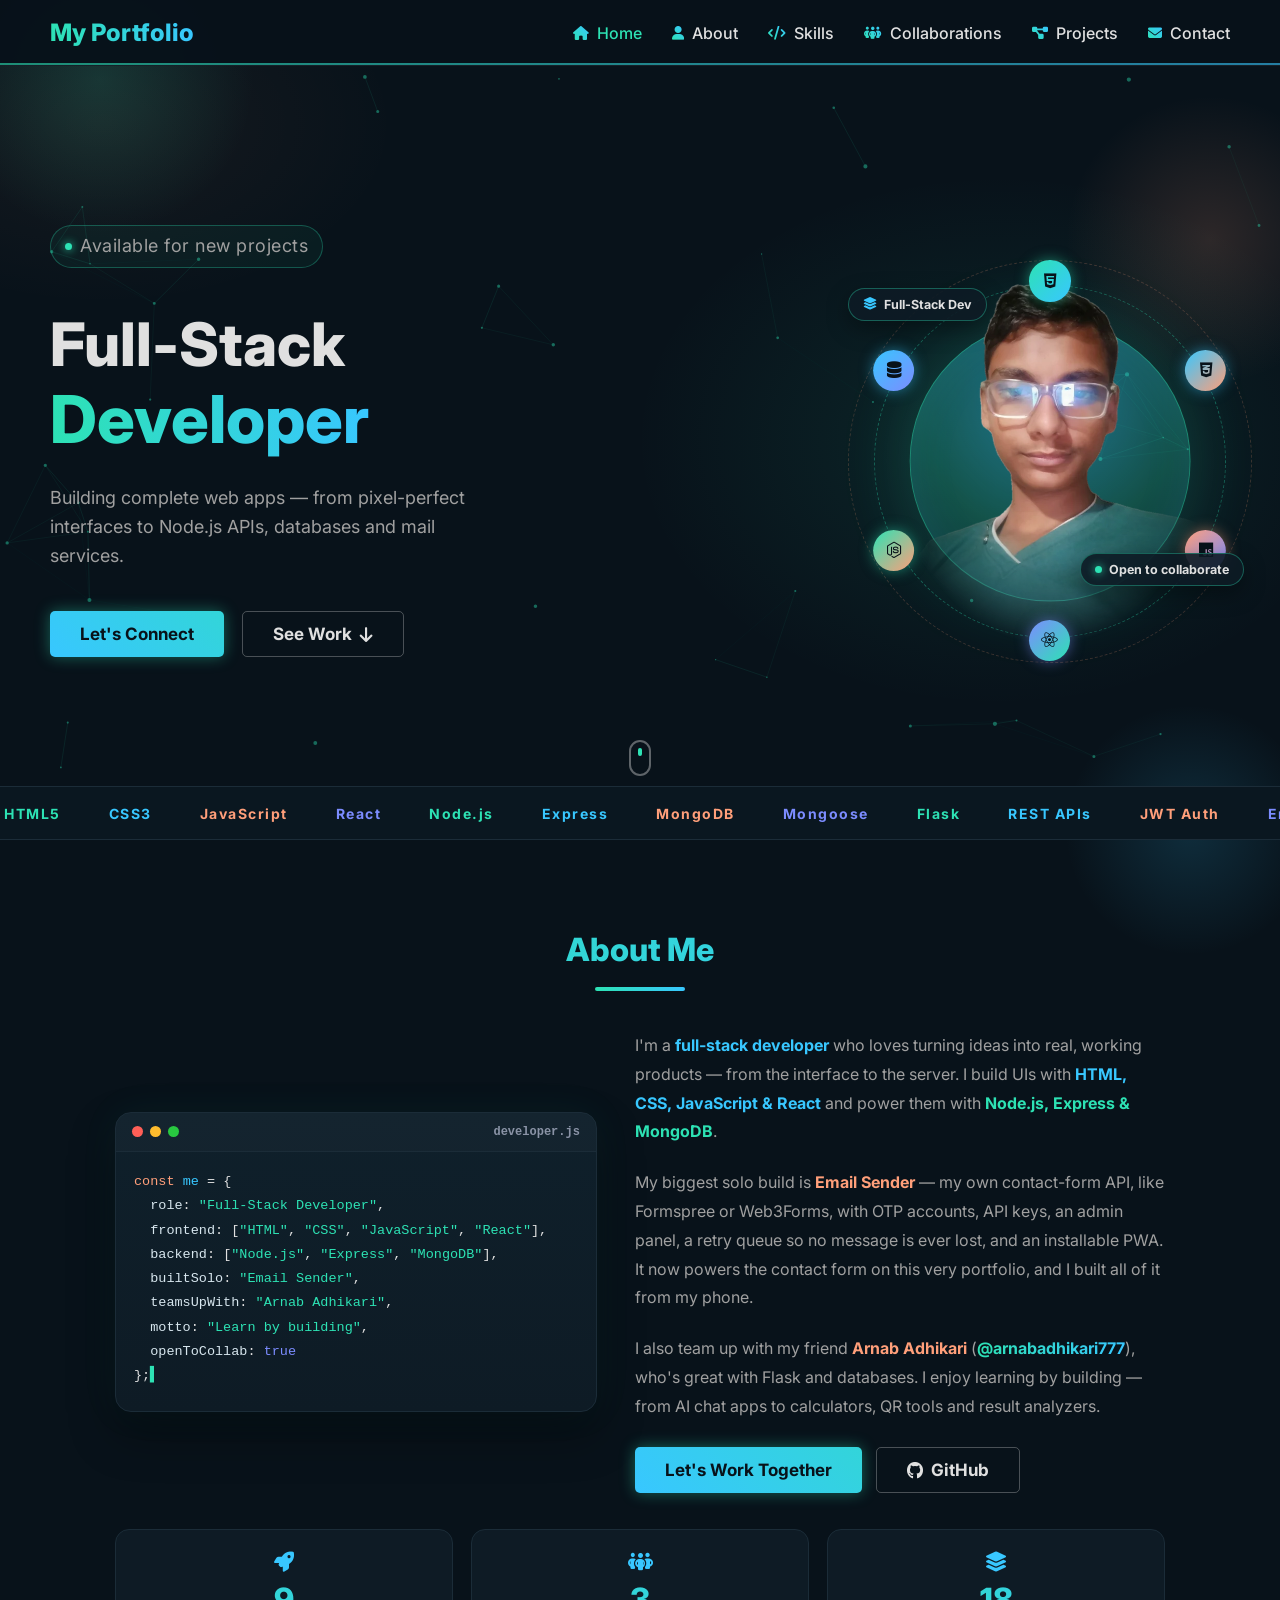
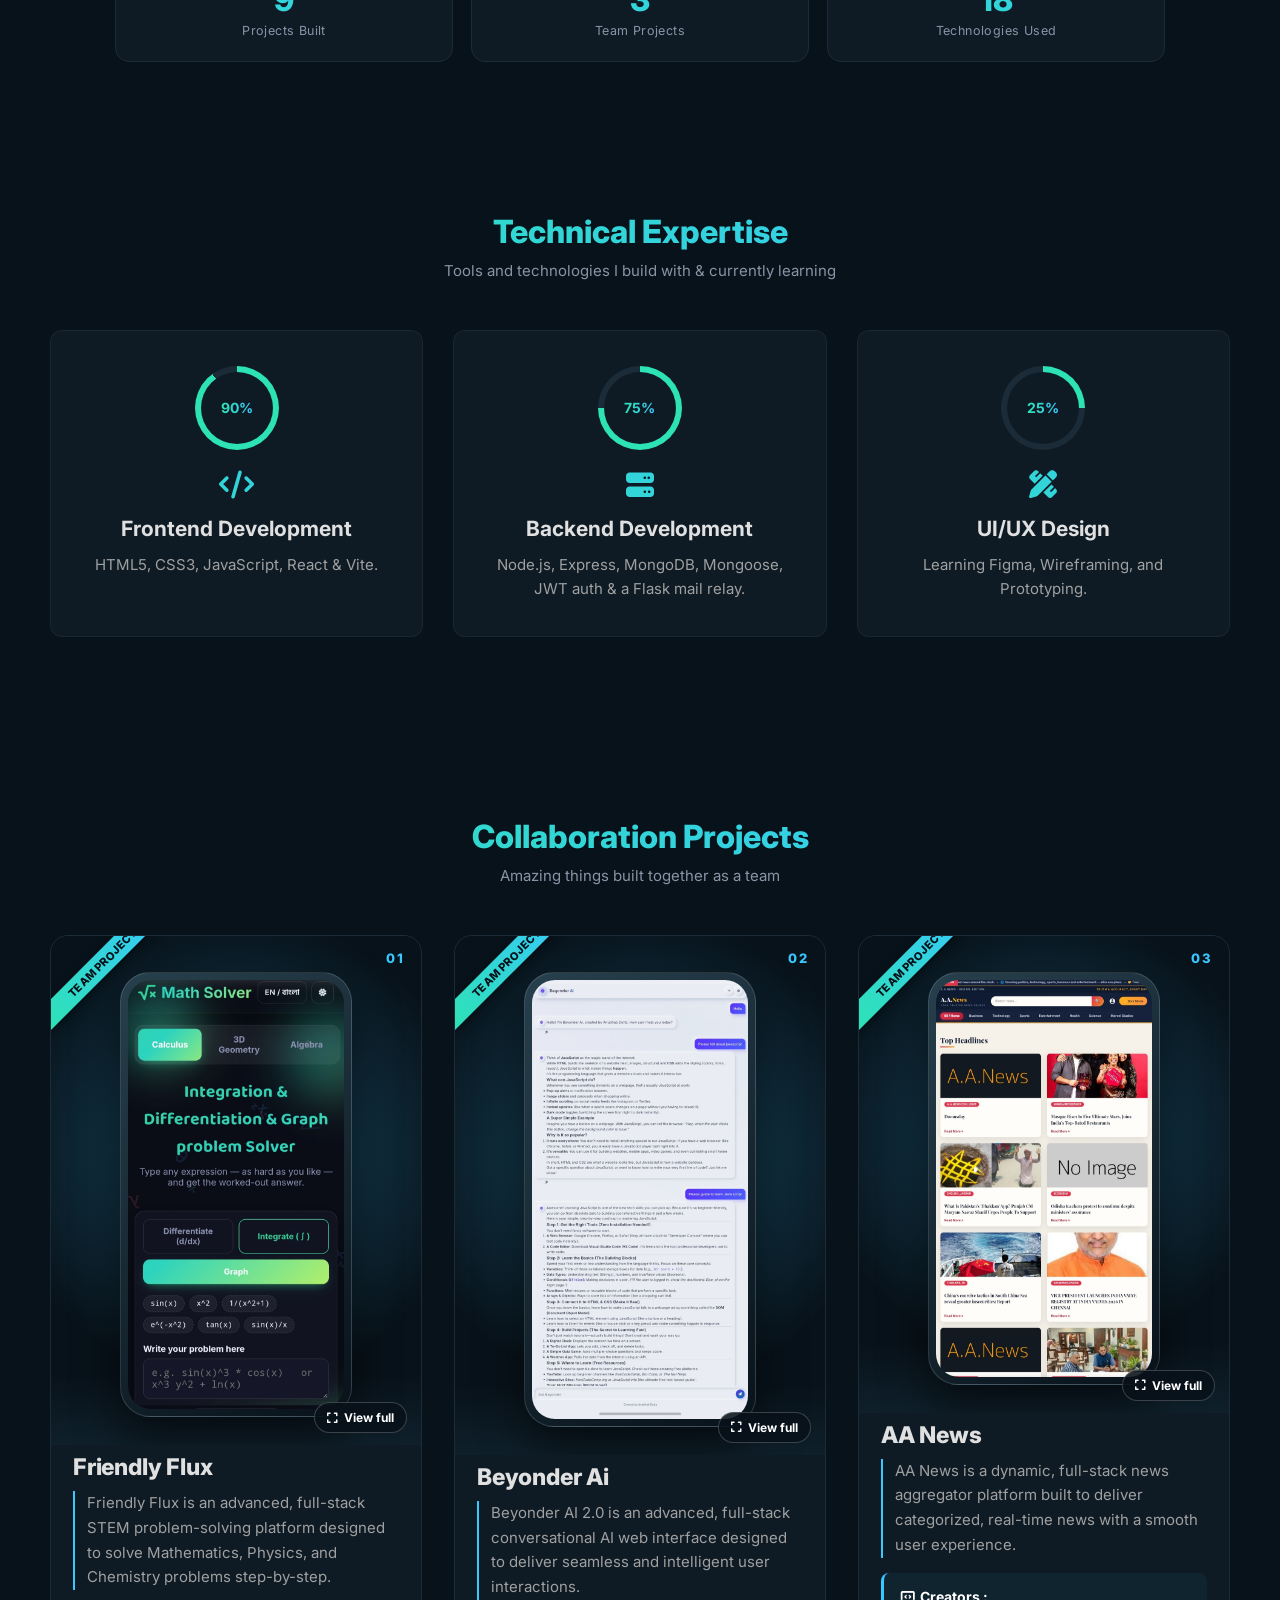
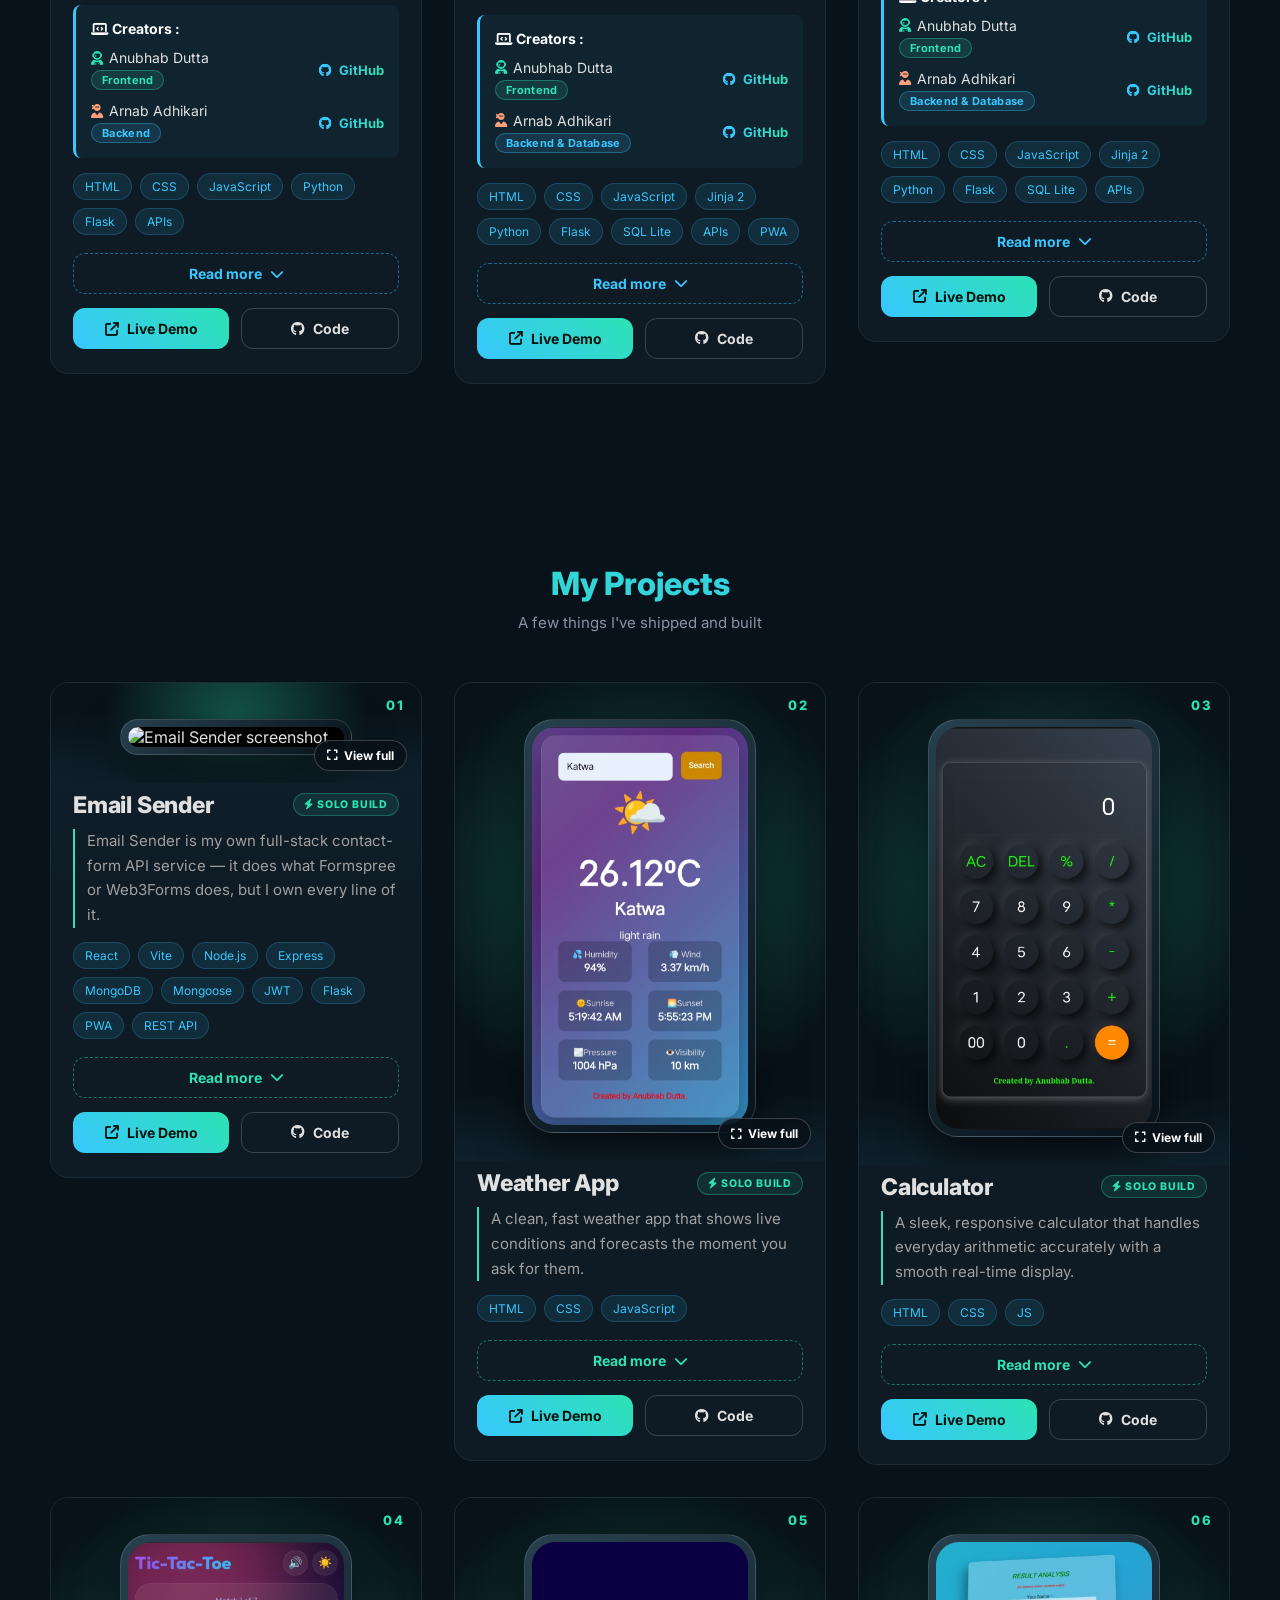
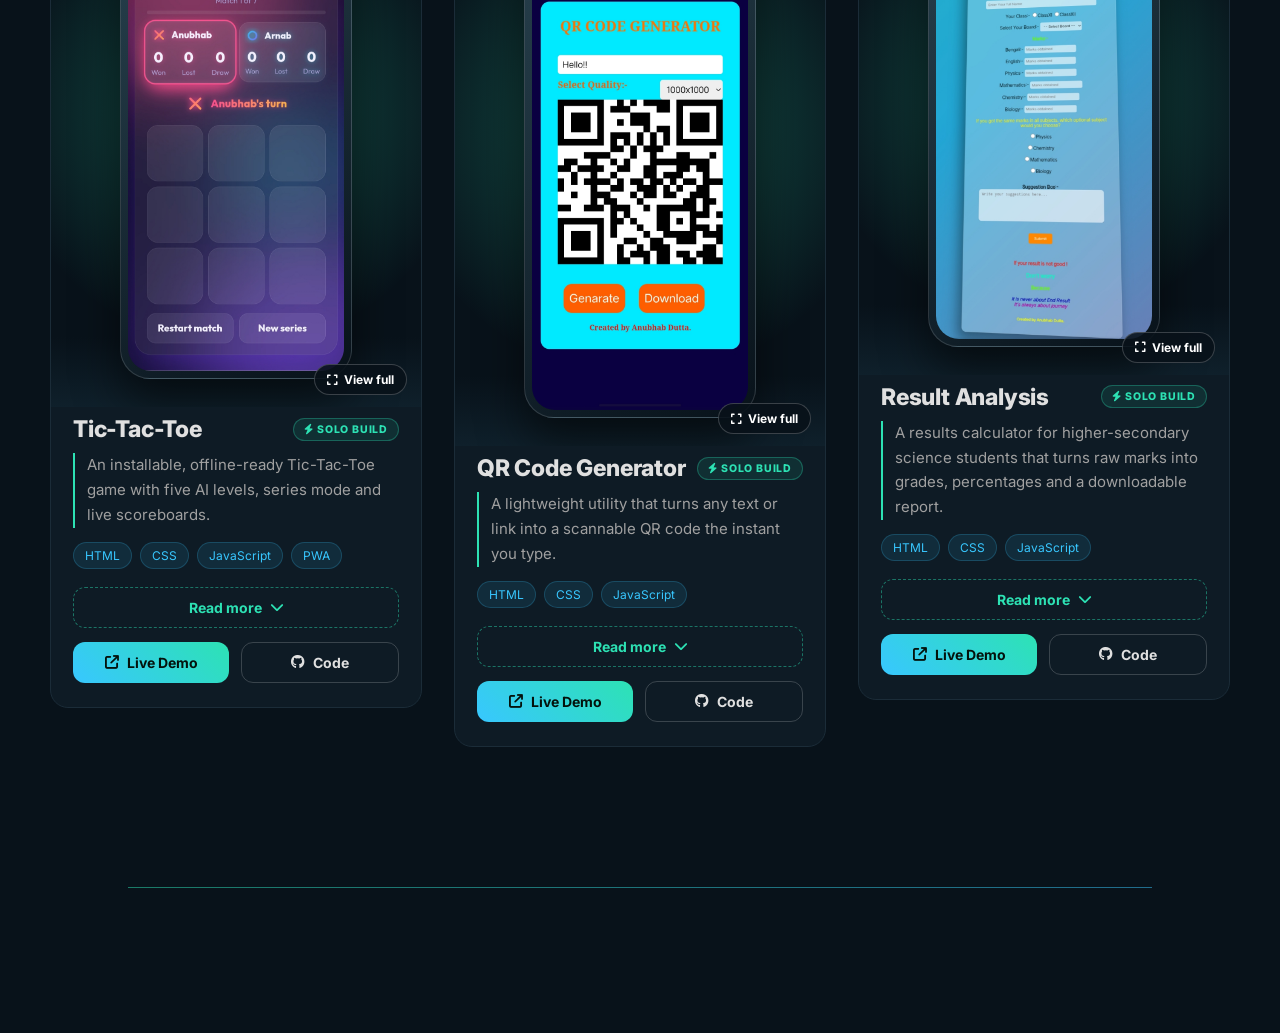
==== commit 4e28555b: "Merge portfolio updates and clean directory" ====
--- a/index.html
+++ b/index.html
@@ -5,10 +5,11 @@
         <meta name="viewport" content="width=device-width, initial-scale=1.0" />
         <meta
             name="description"
-            content="Frontend Developer Portfolio — HTML, CSS, JavaScript & Node.js projects."
+            content="Full-Stack Developer Portfolio — React, Node.js, Express, MongoDB, HTML, CSS & JavaScript projects."
         />
         <title>My Portfolio</title>
         <meta name="theme-color" content="#08121a" />
+        <link rel="icon" type="image/png" href="https://res.cloudinary.com/khvkgpxq/image/upload/v1791965885/badge-logo-320.png" />
         <link
             rel="preload"
             as="image"
@@ -108,7 +109,7 @@
                         projects
                     </p>
                     <h1>
-                        <span class="typed-line">Frontend</span><br />
+                        <span class="typed-line">Full-Stack</span><br />
                         <span
                             class="gradient-text"
                             id="scrambleWord"
@@ -121,8 +122,8 @@
                         >
                     </h1>
                     <p>
-                        Building with HTML/CSS/JS today. Exploring new languages
-                        tomorrow!
+                        Building complete web apps — from pixel-perfect interfaces
+                        to Node.js APIs, databases and mail services.
                     </p>
                     <div class="hero-btns">
                         <a href="contact.html" class="btn btn-glow"
@@ -153,27 +154,27 @@
                         <div class="tech-orbit">
                             <div class="tech-orbit-track">
                                 <div class="tech-badge" style="--angle: 0deg">
-                                    <span
-                                        ><i class="fa-brands fa-html5"></i
-                                    ></span>
-                                </div>
-                                <div class="tech-badge" style="--angle: 90deg">
-                                    <span
-                                        ><i class="fa-brands fa-css3-alt"></i
-                                    ></span>
+                                    <span><i class="fa-brands fa-html5"></i></span>
+                                </div>
+                                <div class="tech-badge" style="--angle: 60deg">
+                                    <span><i class="fa-brands fa-css3-alt"></i></span>
+                                </div>
+                                <div class="tech-badge" style="--angle: 120deg">
+                                    <span><i class="fa-brands fa-js"></i></span>
                                 </div>
                                 <div class="tech-badge" style="--angle: 180deg">
-                                    <span><i class="fa-brands fa-js"></i></span>
-                                </div>
-                                <div class="tech-badge" style="--angle: 270deg">
-                                    <span
-                                        ><i class="fa-brands fa-node-js"></i
-                                    ></span>
+                                    <span><i class="fa-brands fa-react"></i></span>
+                                </div>
+                                <div class="tech-badge" style="--angle: 240deg">
+                                    <span><i class="fa-brands fa-node-js"></i></span>
+                                </div>
+                                <div class="tech-badge" style="--angle: 300deg">
+                                    <span><i class="fa-solid fa-database"></i></span>
                                 </div>
                             </div>
                         </div>
                         <div class="hero-chip chip-a">
-                            <i class="fa-solid fa-code"></i> Frontend Dev
+                            <i class="fa-solid fa-layer-group"></i> Full-Stack Dev
                         </div>
                         <div class="hero-chip chip-b">
                             <span class="dot-blink"></span> Open to collaborate
@@ -190,14 +191,7 @@
         <!-- Tech marquee ticker -->
         <div class="marquee" aria-hidden="true">
             <div class="marquee-track">
-                <span>HTML5</span><span>CSS3</span><span>JavaScript</span
-                ><span>Node.js</span><span>Mongoose</span><span>MongoDB</span
-                ><span>Open to Collaborate</span
-                ><span>Frontend Development</span><span>Git &amp; GitHub</span
-                ><span>Always Learning</span> <span>HTML5</span><span>CSS3</span
-                ><span>JavaScript</span><span>Node.js</span>
-                <span>Open to Collaborate</span><span>Frontend Development</span
-                ><span>Git &amp; GitHub</span><span>Always Learning</span>
+                <span>HTML5</span><span>CSS3</span><span>JavaScript</span><span>React</span><span>Node.js</span><span>Express</span><span>MongoDB</span><span>Mongoose</span><span>Flask</span><span>REST APIs</span><span>JWT Auth</span><span>Email Sender</span><span>Open to Collaborate</span><span>Full-Stack Development</span><span>Git &amp; GitHub</span><span>Always Learning</span> <span>HTML5</span><span>CSS3</span><span>JavaScript</span><span>React</span><span>Node.js</span><span>Express</span><span>MongoDB</span><span>Mongoose</span><span>Flask</span><span>REST APIs</span><span>JWT Auth</span><span>Email Sender</span><span>Open to Collaborate</span><span>Full-Stack Development</span><span>Git &amp; GitHub</span><span>Always Learning</span>
             </div>
         </div>
         <!-- About Me Section -->
@@ -211,63 +205,47 @@
                         <i></i><i></i><i></i><span>developer.js</span>
                     </div>
                     <div class="cc-body">
-                        <span class="ln" style="--i: 0"
-                            ><span class="k">const</span>
-                            <span class="v">me</span> = {</span
-                        ><span class="ln" style="--i: 1">
-                            <span class="p">role</span>:
-                            <span class="s">"Student Developer"</span>,</span
-                        ><span class="ln" style="--i: 2">
-                            <span class="p">stack</span>: [<span class="s"
-                                >"HTML"</span
-                            >, <span class="s">"CSS"</span>,
-                            <span class="s">"JavaScript"</span>],</span
-                        ><span class="ln" style="--i: 3">
-                            <span class="p">learning</span>: [<span class="s"
-                                >"Node.js"</span
-                            >, <span class="s">"Mongoose"</span>,
-                            <span class="s">"MongoDB"</span>],</span
-                        ><span class="ln" style="--i: 4">
-                            <span class="p">teamsUpWith</span>:
-                            <span class="s">"Arnab Adhikari"</span>,</span
-                        ><span class="ln" style="--i: 5">
-                            <span class="p">motto</span>:
-                            <span class="s">"Learn by building"</span>,</span
-                        ><span class="ln" style="--i: 6">
-                            <span class="p">openToCollab</span>:
-                            <span class="b">true</span></span
-                        ><span class="ln" style="--i: 7">};</span>
+                        <span class="ln" style="--i: 0"><span class="k">const</span> <span class="v">me</span> = {</span>
+                        <span class="ln" style="--i: 1"> <span class="p">role</span>: <span class="s">"Full-Stack Developer"</span>,</span>
+                        <span class="ln" style="--i: 2"> <span class="p">frontend</span>: [<span class="s">"HTML"</span>, <span class="s">"CSS"</span>, <span class="s">"JavaScript"</span>, <span class="s">"React"</span>],</span>
+                        <span class="ln" style="--i: 3"> <span class="p">backend</span>: [<span class="s">"Node.js"</span>, <span class="s">"Express"</span>, <span class="s">"MongoDB"</span>],</span>
+                        <span class="ln" style="--i: 4"> <span class="p">builtSolo</span>: <span class="s">"Email Sender"</span>,</span>
+                        <span class="ln" style="--i: 5"> <span class="p">teamsUpWith</span>: <span class="s">"Arnab Adhikari"</span>,</span>
+                        <span class="ln" style="--i: 6"> <span class="p">motto</span>: <span class="s">"Learn by building"</span>,</span>
+                        <span class="ln" style="--i: 7"> <span class="p">openToCollab</span>: <span class="b">true</span></span>
+                        <span class="ln" style="--i: 8">};</span>
                     </div>
                 </div>
 
                 <div class="about-text reveal-right">
                     <p>
-                        I'm a student developer who loves turning ideas into
-                        real, working websites. My main stack is
-                        <strong class="hl-cyan"
-                            >HTML, CSS &amp; JavaScript</strong
-                        >, and I'm currently exploring
-                        <strong class="hl-green"
-                            >Node.js, Mongoose &amp; MongoDB</strong
-                        >
-                        to grow into full-stack development.
+                        I'm a <strong class="hl-cyan">full-stack developer</strong>
+                        who loves turning ideas into real, working products —
+                        from the interface to the server. I build UIs with
+                        <strong class="hl-cyan">HTML, CSS, JavaScript &amp; React</strong>
+                        and power them with
+                        <strong class="hl-green">Node.js, Express &amp; MongoDB</strong>.
                     </p>
                     <p>
-                        I often team up with my friend
+                        My biggest solo build is
+                        <strong class="hl-pink">Email Sender</strong> — my own
+                        contact-form API, like Formspree or Web3Forms, with OTP
+                        accounts, API keys, an admin panel, a retry queue so no
+                        message is ever lost, and an installable PWA. It now
+                        powers the contact form on this very portfolio, and I
+                        built all of it from my phone.
+                    </p>
+                    <p>
+                        I also team up with my friend
                         <strong class="hl-pink">Arnab Adhikari</strong> (<a
                             href="https://github.com/arnabadhikari777"
                             target="_blank"
                             rel="noopener"
                             class="gradient-text about-link"
                             >@arnabadhikari777</a
-                        >), who's great with Flask and databases. Together we
-                        build complete projects — I handle the frontend and user
-                        experience, while he takes care of the backend and data.
-                    </p>
-                    <p>
-                        I enjoy learning by building — from AI chat apps to
-                        calculators, QR tools and result analyzers — turning
-                        everyday problems into small tools anyone can use.
+                        >), who's great with Flask and databases. I enjoy
+                        learning by building — from AI chat apps to calculators,
+                        QR tools and result analyzers.
                     </p>
                     <div class="about-cta">
                         <a href="contact.html" class="btn btn-glow"
@@ -315,14 +293,14 @@
                     <div class="ring" style="--pct: 90"><span>90%</span></div>
                     <div class="icon"><i class="fa-solid fa-code"></i></div>
                     <h3>Frontend Development</h3>
-                    <p>HTML5, CSS3, JavaScript</p>
+                    <p>HTML5, CSS3, JavaScript, React &amp; Vite.</p>
                 </div>
 
                 <div class="skill-card reveal-up" style="--delay: 0.2s">
-                    <div class="ring" style="--pct: 50"><span>50%</span></div>
+                    <div class="ring" style="--pct: 75"><span>75%</span></div>
                     <div class="icon"><i class="fa-solid fa-server"></i></div>
                     <h3>Backend Development</h3>
-                    <p>Currently learning Node.js, Mongoose, MongoDB.</p>
+                    <p>Node.js, Express, MongoDB, Mongoose, JWT auth &amp; a Flask mail relay.</p>
                 </div>
 
                 <div class="skill-card reveal-up" style="--delay: 0.3s">
--- a/style.css
+++ b/style.css
@@ -606,6 +606,14 @@
 .tech-badge:nth-child(4) span {
     background: linear-gradient(135deg, var(--c-purple), var(--c-green));
     box-shadow: 0 0 14px rgba(124, 140, 255, 0.5);
+}
+.tech-badge:nth-child(5) span {
+    background: linear-gradient(135deg, var(--c-green), var(--c-pink));
+    box-shadow: 0 0 14px rgba(45, 226, 180, 0.5);
+}
+.tech-badge:nth-child(6) span {
+    background: linear-gradient(135deg, var(--c-cyan), var(--c-purple));
+    box-shadow: 0 0 14px rgba(56, 199, 255, 0.5);
 }
 @keyframes orbitSpin {
     to {
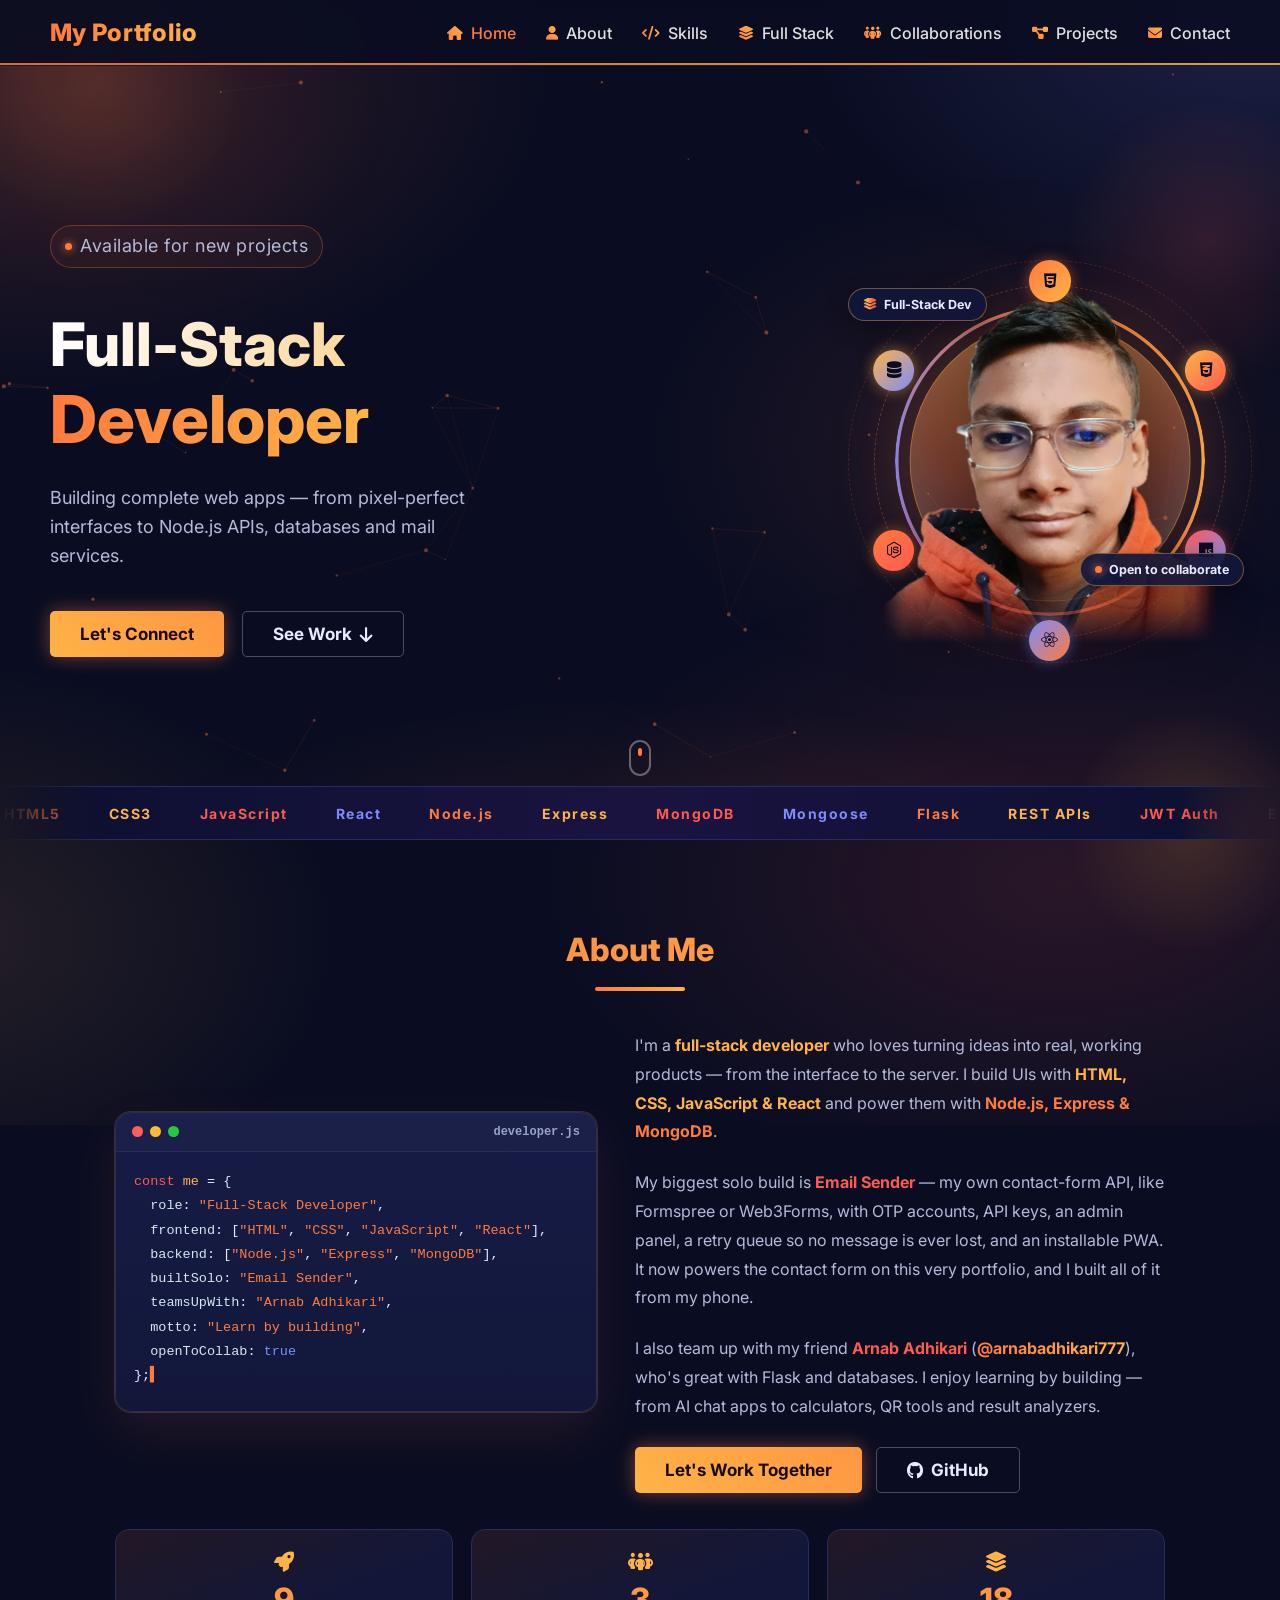
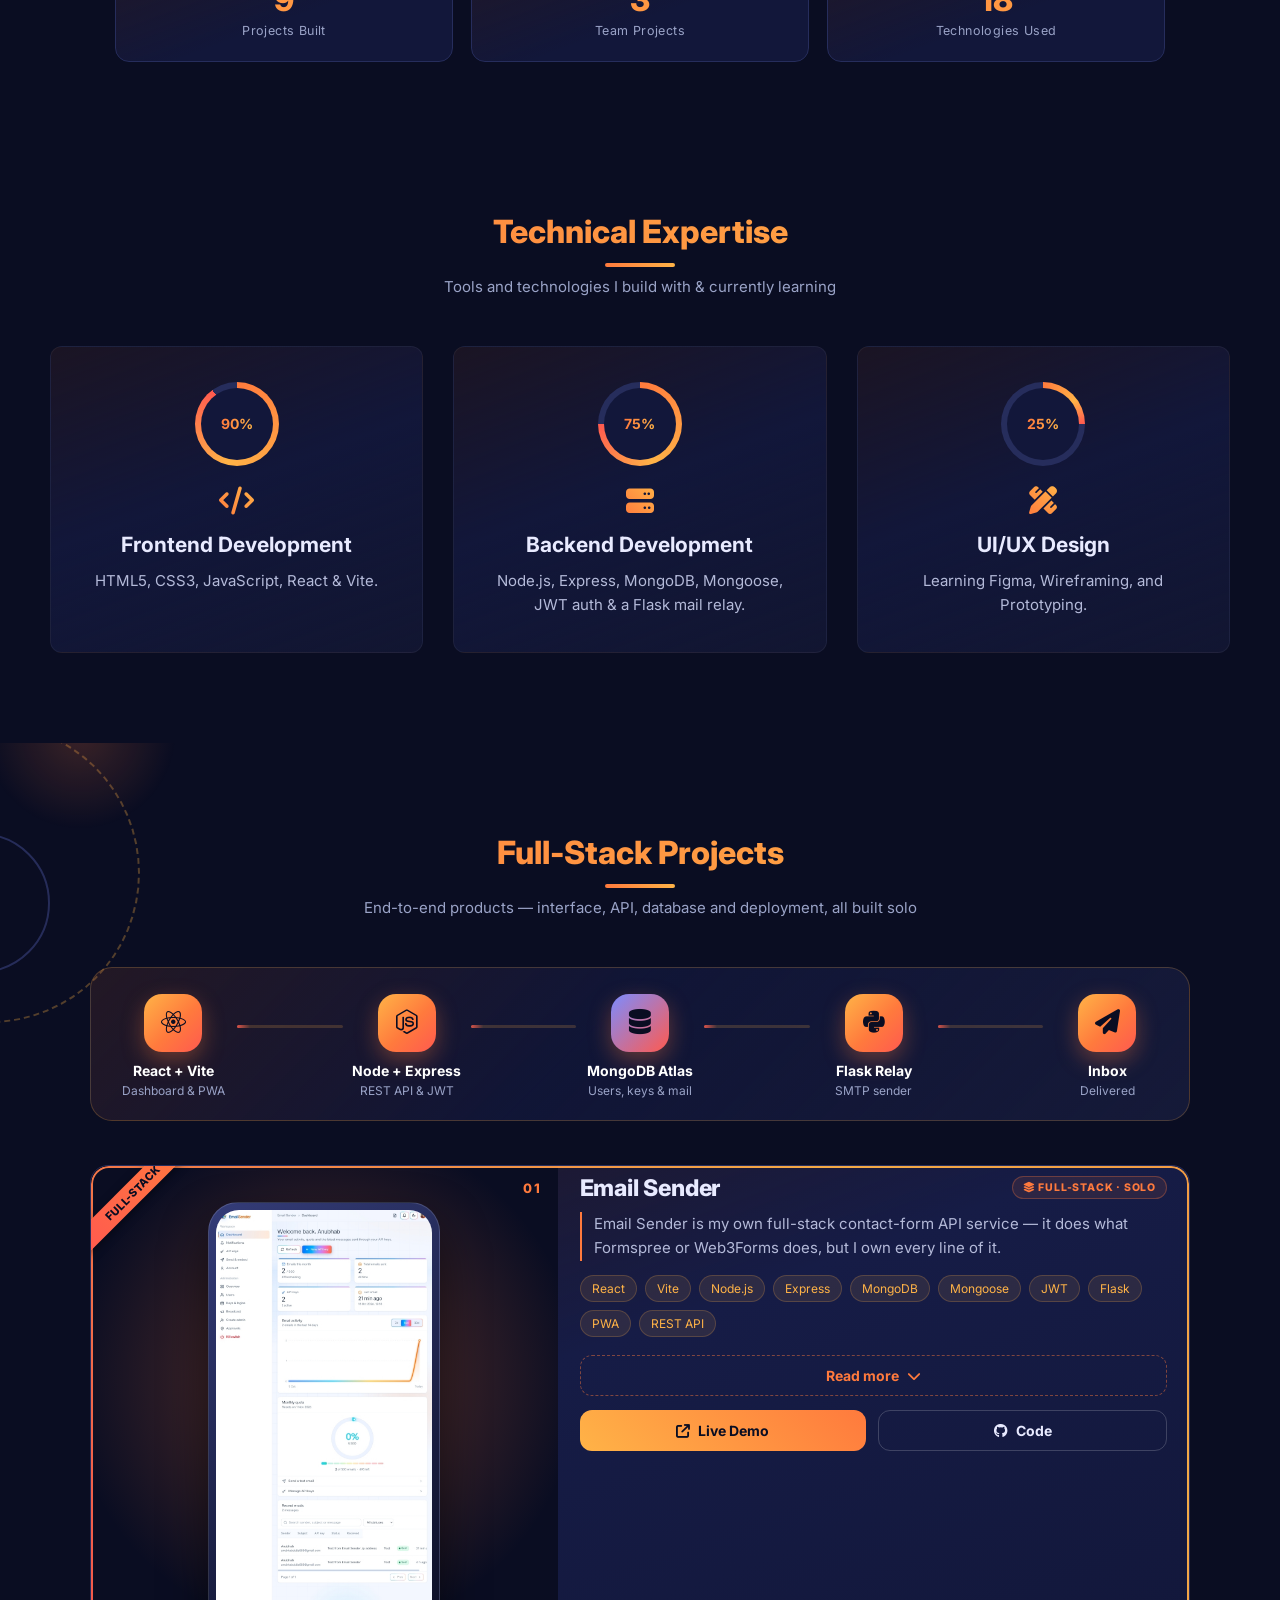
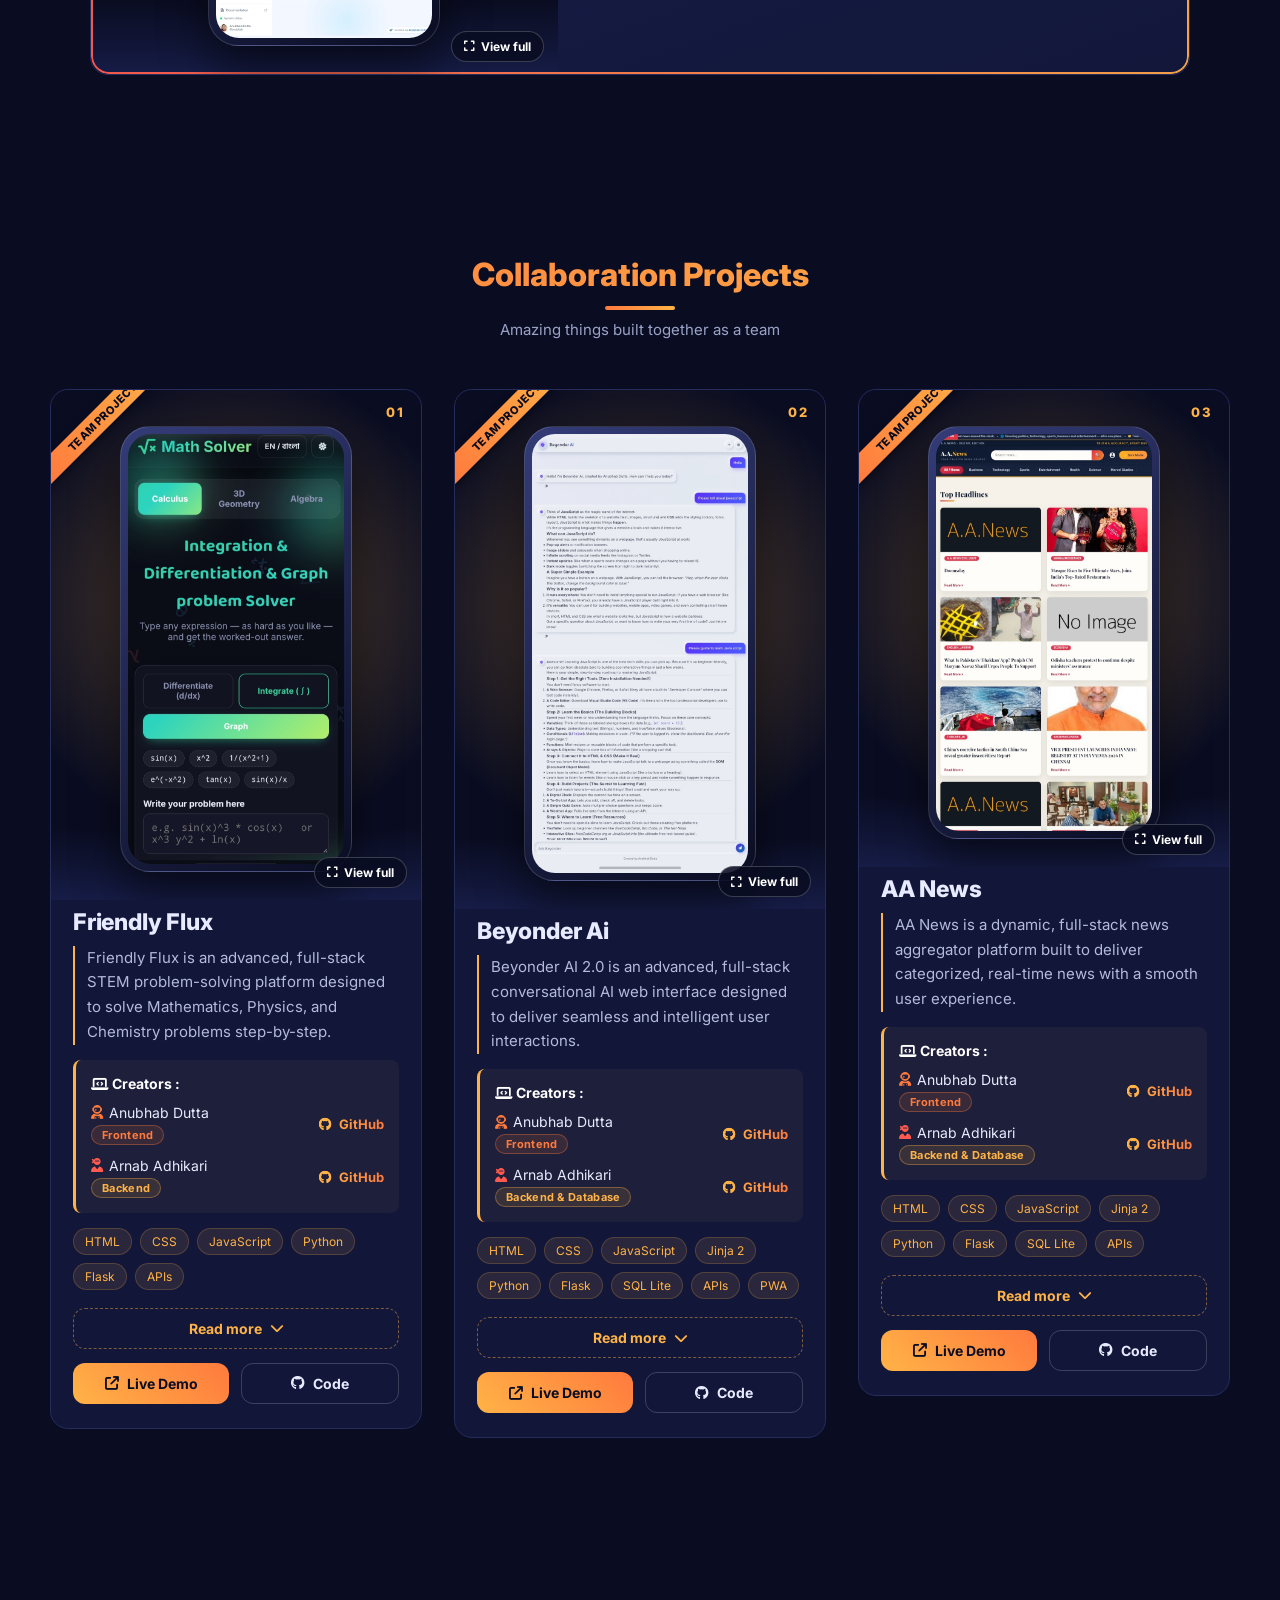
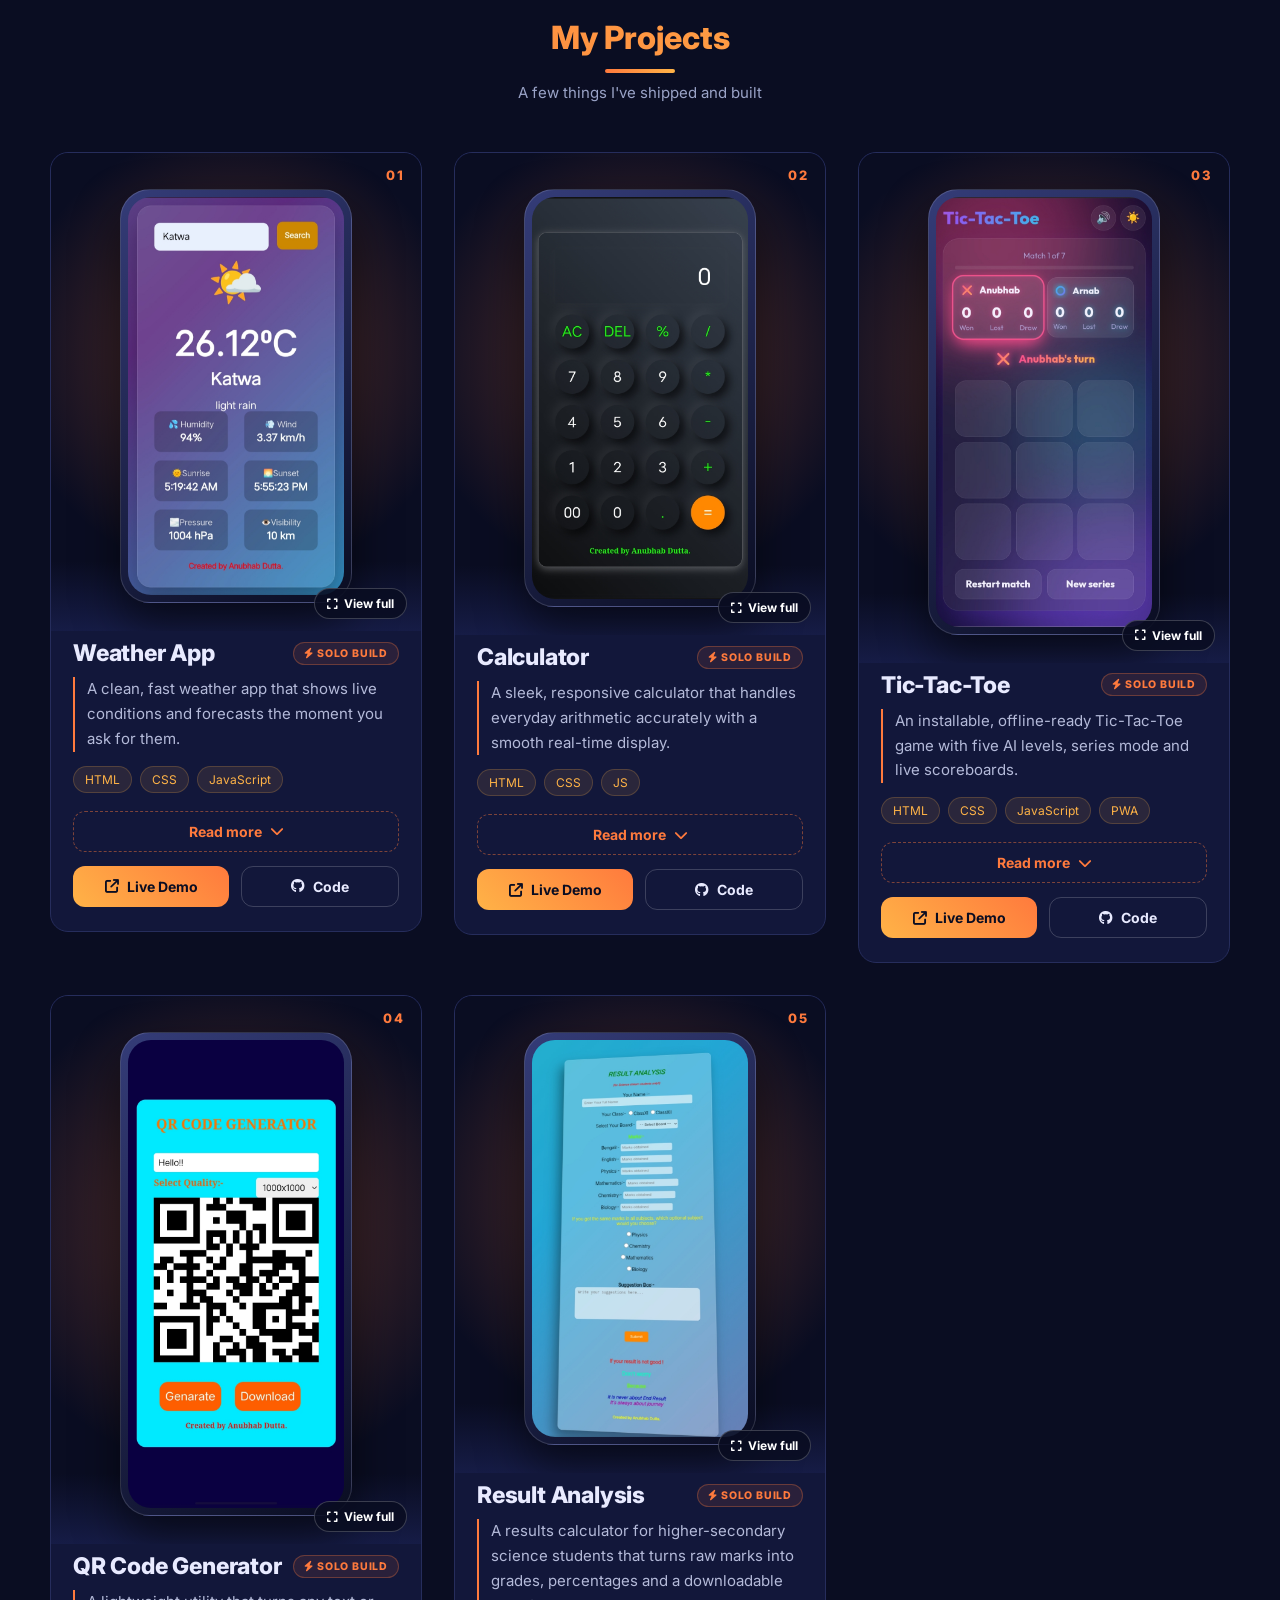
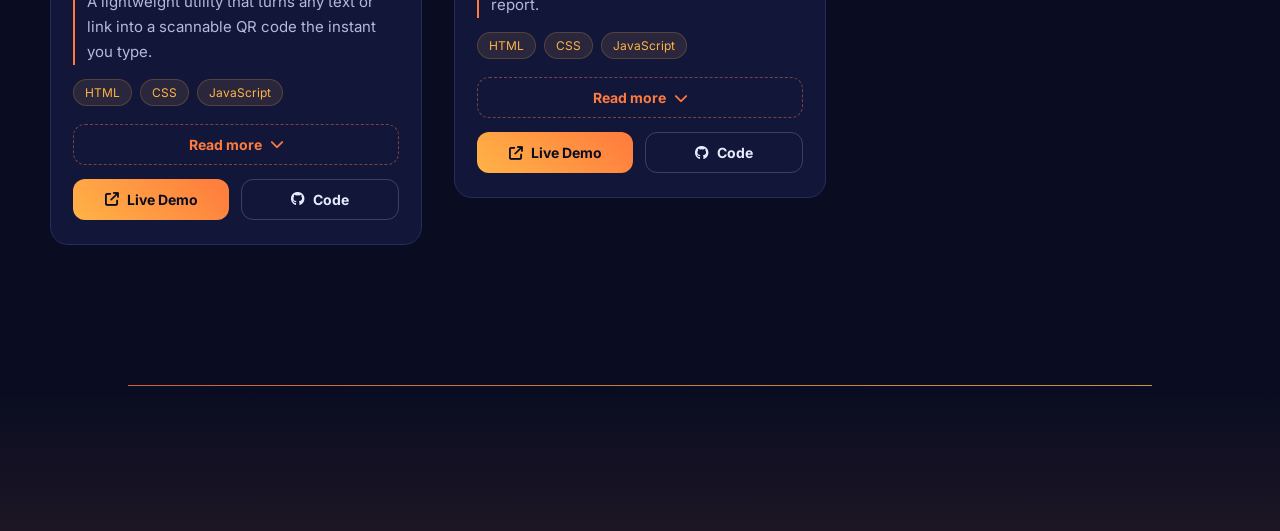
==== commit fdb16d71: "feat: orange-navy theme, Full-Stack section & rich animations - Add dedicated Full-Stack Projects se" ====
--- a/index.html
+++ b/index.html
@@ -8,7 +8,7 @@
             content="Full-Stack Developer Portfolio — React, Node.js, Express, MongoDB, HTML, CSS & JavaScript projects."
         />
         <title>My Portfolio</title>
-        <meta name="theme-color" content="#08121a" />
+        <meta name="theme-color" content="#0a0d22" />
         <link rel="icon" type="image/png" href="https://res.cloudinary.com/khvkgpxq/image/upload/v1791965885/badge-logo-320.png" />
         <link
             rel="preload"
@@ -75,6 +75,11 @@
                         >
                     </li>
                     <li>
+                        <a href="#fullstack"
+                            ><i class="fa-solid fa-layer-group"></i> Full Stack</a
+                        >
+                    </li>
+                    <li>
                         <a href="#collaborations"
                             ><i class="fa-solid fa-people-group"></i>
                             Collaborations</a
@@ -129,7 +134,7 @@
                         <a href="contact.html" class="btn btn-glow"
                             >Let's Connect</a
                         >
-                        <a href="#collaborations" class="btn btn-outline"
+                        <a href="#fullstack" class="btn btn-outline"
                             >See Work <i class="fa-solid fa-arrow-down"></i
                         ></a>
                     </div>
@@ -137,6 +142,10 @@
 
                 <div class="hero-image reveal-right">
                     <div class="hero-stage">
+                        <div class="aurora-ring" aria-hidden="true"></div>
+                        <div class="sparkles" aria-hidden="true">
+                            <i></i><i></i><i></i><i></i><i></i><i></i><i></i><i></i>
+                        </div>
                         <div class="orbit-ring ring-1"></div>
                         <div class="orbit-ring ring-2"></div>
                         <div class="hero-disc"></div>
@@ -145,8 +154,8 @@
                                 class="hero-photo"
                                 src="image/profile.webp"
                                 alt="My profile picture"
-                                width="640"
-                                height="711"
+                                width="720"
+                                height="798"
                                 fetchpriority="high"
                                 decoding="async"
                             />
@@ -219,16 +228,16 @@
 
                 <div class="about-text reveal-right">
                     <p>
-                        I'm a <strong class="hl-cyan">full-stack developer</strong>
+                        I'm a <strong class="hl-amber">full-stack developer</strong>
                         who loves turning ideas into real, working products —
                         from the interface to the server. I build UIs with
-                        <strong class="hl-cyan">HTML, CSS, JavaScript &amp; React</strong>
+                        <strong class="hl-amber">HTML, CSS, JavaScript &amp; React</strong>
                         and power them with
-                        <strong class="hl-green">Node.js, Express &amp; MongoDB</strong>.
+                        <strong class="hl-orange">Node.js, Express &amp; MongoDB</strong>.
                     </p>
                     <p>
                         My biggest solo build is
-                        <strong class="hl-pink">Email Sender</strong> — my own
+                        <strong class="hl-coral">Email Sender</strong> — my own
                         contact-form API, like Formspree or Web3Forms, with OTP
                         accounts, API keys, an admin panel, a retry queue so no
                         message is ever lost, and an installable PWA. It now
@@ -237,7 +246,7 @@
                     </p>
                     <p>
                         I also team up with my friend
-                        <strong class="hl-pink">Arnab Adhikari</strong> (<a
+                        <strong class="hl-coral">Arnab Adhikari</strong> (<a
                             href="https://github.com/arnabadhikari777"
                             target="_blank"
                             rel="noopener"
@@ -263,17 +272,17 @@
             </div>
 
             <div class="about-stats">
-                <div class="stat reveal-up" style="--delay: 0.05s">
+                <div class="stat reveal-pop" style="--delay: 0.05s">
                     <i class="fa-solid fa-rocket"></i
                     ><b data-stat="projects" data-count="0">0</b
                     ><span>Projects Built</span>
                 </div>
-                <div class="stat reveal-up" style="--delay: 0.15s">
+                <div class="stat reveal-pop" style="--delay: 0.15s">
                     <i class="fa-solid fa-people-group"></i
                     ><b data-stat="team" data-count="0">0</b
                     ><span>Team Projects</span>
                 </div>
-                <div class="stat reveal-up" style="--delay: 0.25s">
+                <div class="stat reveal-pop" style="--delay: 0.25s">
                     <i class="fa-solid fa-layer-group"></i
                     ><b data-stat="tech" data-count="0">0</b
                     ><span>Technologies Used</span>
@@ -289,21 +298,21 @@
             </p>
 
             <div class="skills-container">
-                <div class="skill-card reveal-up" style="--delay: 0.1s">
+                <div class="skill-card reveal-zoom" style="--delay: 0.1s">
                     <div class="ring" style="--pct: 90"><span>90%</span></div>
                     <div class="icon"><i class="fa-solid fa-code"></i></div>
                     <h3>Frontend Development</h3>
                     <p>HTML5, CSS3, JavaScript, React &amp; Vite.</p>
                 </div>
 
-                <div class="skill-card reveal-up" style="--delay: 0.2s">
+                <div class="skill-card reveal-zoom" style="--delay: 0.2s">
                     <div class="ring" style="--pct: 75"><span>75%</span></div>
                     <div class="icon"><i class="fa-solid fa-server"></i></div>
                     <h3>Backend Development</h3>
                     <p>Node.js, Express, MongoDB, Mongoose, JWT auth &amp; a Flask mail relay.</p>
                 </div>
 
-                <div class="skill-card reveal-up" style="--delay: 0.3s">
+                <div class="skill-card reveal-zoom" style="--delay: 0.3s">
                     <div class="ring" style="--pct: 25"><span>25%</span></div>
                     <div class="icon">
                         <i class="fa-solid fa-pen-ruler"></i>
@@ -312,6 +321,45 @@
                     <p>Learning Figma, Wireframing, and Prototyping.</p>
                 </div>
             </div>
+        </section>
+
+        <!-- Full-Stack Projects Section — নিজে একা বানানো পুরো full-stack প্রজেক্ট (projects.js এ type: "fullstack") -->
+        <section id="fullstack">
+            <div class="fs-deco" aria-hidden="true"><i></i><i></i><i></i></div>
+            <h2 class="section-title reveal-up">Full-Stack Projects</h2>
+            <p class="section-sub reveal-up" style="--delay: 0.05s">
+                End-to-end products &mdash; interface, API, database and
+                deployment, all built solo
+            </p>
+
+            <div class="fs-flow reveal-up" style="--delay: 0.1s" aria-label="Email Sender architecture">
+                <div class="fs-node" style="--i: 0">
+                    <span class="fs-ico"><i class="fa-brands fa-react"></i></span>
+                    <b>React + Vite</b><small>Dashboard &amp; PWA</small>
+                </div>
+                <span class="fs-link" aria-hidden="true"><i></i></span>
+                <div class="fs-node" style="--i: 1">
+                    <span class="fs-ico"><i class="fa-brands fa-node-js"></i></span>
+                    <b>Node + Express</b><small>REST API &amp; JWT</small>
+                </div>
+                <span class="fs-link" aria-hidden="true"><i></i></span>
+                <div class="fs-node" style="--i: 2">
+                    <span class="fs-ico"><i class="fa-solid fa-database"></i></span>
+                    <b>MongoDB Atlas</b><small>Users, keys &amp; mail</small>
+                </div>
+                <span class="fs-link" aria-hidden="true"><i></i></span>
+                <div class="fs-node" style="--i: 3">
+                    <span class="fs-ico"><i class="fa-brands fa-python"></i></span>
+                    <b>Flask Relay</b><small>SMTP sender</small>
+                </div>
+                <span class="fs-link" aria-hidden="true"><i></i></span>
+                <div class="fs-node" style="--i: 4">
+                    <span class="fs-ico"><i class="fa-solid fa-paper-plane"></i></span>
+                    <b>Inbox</b><small>Delivered</small>
+                </div>
+            </div>
+
+            <div class="projects-container fs-container" id="fullstack-grid"></div>
         </section>
 
         <!-- Collaboration Projects Section — এইটা Projects এর আগে রাখা হয়েছে কারণ এগুলো বেশি আকর্ষণীয় -->
--- a/style.css
+++ b/style.css
@@ -6,34 +6,34 @@
    ============================================================ */
 
 :root {
-    --bg: #08121a;
-    --surface: #0e1b25;
-    --border: #1b2c38;
+    --bg: #0a0d22;
+    --surface: #12173a;
+    --border: #262d5c;
     --text: #e0e0e0;
     --text-dim: #8a93a6;
     --text-dim2: #a0a0a0;
 
     /* Brand accent colors — এই তিনটে রং সারা সাইটে ঘুরেফিরে আসে */
-    --c-green: #2de2b4;
-    --c-cyan: #38c7ff;
-    --c-pink: #ff9f7a;
-    --c-purple: #7c8cff;
+    --c-orange: #ff7a3d;
+    --c-amber: #ffb347;
+    --c-coral: #ff5a4f;
+    --c-indigo: #7c8cff;
 
     /* Reusable gradients */
     --grad-main: linear-gradient(
         90deg,
-        var(--c-green),
-        var(--c-cyan),
-        var(--c-pink),
-        var(--c-green)
+        var(--c-orange),
+        var(--c-amber),
+        var(--c-coral),
+        var(--c-orange)
     );
-    --grad-btn: linear-gradient(45deg, var(--c-cyan), var(--c-green));
+    --grad-btn: linear-gradient(45deg, var(--c-amber), var(--c-orange));
     --grad-border: linear-gradient(
         45deg,
-        var(--c-pink),
-        var(--c-cyan),
-        var(--c-green),
-        var(--c-purple)
+        var(--c-coral),
+        var(--c-amber),
+        var(--c-orange),
+        var(--c-indigo)
     );
 }
 
@@ -67,11 +67,11 @@
     color: inherit;
 }
 ::selection {
-    background: var(--c-cyan);
+    background: var(--c-amber);
     color: var(--bg);
 }
 :focus-visible {
-    outline: 2px solid var(--c-cyan);
+    outline: 2px solid var(--c-amber);
     outline-offset: 3px;
 }
 
@@ -120,9 +120,9 @@
     width: 70px;
     height: 70px;
     border-radius: 50%;
-    border: 4px solid rgba(45, 226, 180, 0.12);
-    border-top-color: var(--c-green);
-    border-right-color: var(--c-cyan);
+    border: 4px solid rgba(255, 122, 61, 0.12);
+    border-top-color: var(--c-orange);
+    border-right-color: var(--c-amber);
     animation: spinRing 1s linear infinite;
     position: relative;
 }
@@ -131,9 +131,9 @@
     position: absolute;
     inset: 8px;
     border-radius: 50%;
-    border: 4px solid rgba(56, 199, 255, 0.1);
-    border-top-color: var(--c-pink);
-    border-left-color: var(--c-cyan);
+    border: 4px solid rgba(255, 179, 71, 0.1);
+    border-top-color: var(--c-coral);
+    border-left-color: var(--c-amber);
     animation: spinRing 2s linear infinite reverse;
 }
 .loader-text {
@@ -147,7 +147,7 @@
 .loader-pct {
     font-size: 13px;
     font-weight: 700;
-    color: var(--c-green);
+    color: var(--c-orange);
     min-width: 34px;
 }
 @keyframes spinRing {
@@ -184,10 +184,10 @@
     pointer-events: none;
     background: conic-gradient(
         from 0deg,
-        rgba(45, 226, 180, 0.16),
-        rgba(56, 199, 255, 0.16),
-        rgba(255, 159, 122, 0.16),
-        rgba(45, 226, 180, 0.16)
+        rgba(255, 122, 61, 0.16),
+        rgba(255, 179, 71, 0.16),
+        rgba(255, 90, 79, 0.16),
+        rgba(255, 122, 61, 0.16)
     );
     filter: blur(30px);
     transform: translate(-50%, -50%);
@@ -251,7 +251,7 @@
     position: sticky;
     top: 0;
     z-index: 500;
-    background: rgba(8, 18, 26, 0.94);
+    background: rgba(10, 13, 34, 0.94);
     border-bottom: 1px solid rgba(255, 255, 255, 0.06);
 }
 #nav::after {
@@ -297,7 +297,7 @@
 }
 #nav a i {
     font-size: 14px;
-    background: linear-gradient(45deg, var(--c-green), var(--c-cyan));
+    background: linear-gradient(45deg, var(--c-orange), var(--c-amber));
     -webkit-background-clip: text;
     background-clip: text;
     color: transparent;
@@ -309,13 +309,13 @@
     bottom: -6px;
     width: 0%;
     height: 2px;
-    background: linear-gradient(90deg, var(--c-cyan), var(--c-green));
-    box-shadow: 0 0 8px var(--c-green);
+    background: linear-gradient(90deg, var(--c-amber), var(--c-orange));
+    box-shadow: 0 0 8px var(--c-orange);
     transition: width 0.3s ease;
 }
 #nav a:hover {
-    color: var(--c-green);
-    text-shadow: 0 0 8px var(--c-green);
+    color: var(--c-orange);
+    text-shadow: 0 0 8px var(--c-orange);
 }
 #nav a:hover::after {
     width: 100%;
@@ -333,7 +333,7 @@
 #menuToggle span {
     width: 26px;
     height: 2px;
-    background: linear-gradient(90deg, var(--c-green), var(--c-cyan));
+    background: linear-gradient(90deg, var(--c-orange), var(--c-amber));
     border-radius: 2px;
     transition: all 0.3s ease;
 }
@@ -373,19 +373,19 @@
     gap: 8px;
     font-size: 13px;
     letter-spacing: 0.5px;
-    color: var(--c-green);
-    border: 1px solid rgba(45, 226, 180, 0.3);
+    color: var(--c-orange);
+    border: 1px solid rgba(255, 122, 61, 0.3);
     padding: 6px 14px;
     border-radius: 30px;
     margin-bottom: 20px;
-    background: rgba(45, 226, 180, 0.05);
+    background: rgba(255, 122, 61, 0.05);
 }
 .dot-blink {
     width: 7px;
     height: 7px;
     border-radius: 50%;
-    background: var(--c-green);
-    box-shadow: 0 0 8px var(--c-green);
+    background: var(--c-orange);
+    box-shadow: 0 0 8px var(--c-orange);
     animation: blink 1.4s ease-in-out infinite;
 }
 @keyframes blink {
@@ -461,7 +461,7 @@
     background-size: 220%;
     color: var(--bg);
     border: none;
-    box-shadow: 0 0 15px rgba(45, 226, 180, 0.4);
+    box-shadow: 0 0 15px rgba(255, 122, 61, 0.4);
     animation: gradientMove 5s ease infinite;
 }
 .btn-glow::before {
@@ -479,7 +479,7 @@
     left: 130%;
 }
 .btn-glow:hover {
-    box-shadow: 0 0 25px rgba(56, 199, 255, 0.8);
+    box-shadow: 0 0 25px rgba(255, 179, 71, 0.8);
     transform: translateY(-3px);
     color: #fff;
 }
@@ -511,7 +511,7 @@
 }
 .btn-outline:hover {
     border-color: transparent;
-    color: var(--c-cyan);
+    color: var(--c-amber);
     transform: translateY(-3px);
 }
 
@@ -533,7 +533,7 @@
 
 .orbit-ring {
     position: absolute;
-    border: 1px dashed rgba(45, 226, 180, 0.35);
+    border: 1px dashed rgba(255, 122, 61, 0.35);
     border-radius: 50%;
     top: 50%;
     left: 50%;
@@ -548,7 +548,7 @@
     width: 460px;
     height: 460px;
     margin: -230px 0 0 -230px;
-    border-color: rgba(255, 159, 122, 0.2);
+    border-color: rgba(255, 90, 79, 0.2);
     animation: spin 26s linear infinite reverse;
 }
 @keyframes spin {
@@ -589,31 +589,31 @@
     width: 100%;
     height: 100%;
     border-radius: 50%;
-    background: linear-gradient(135deg, var(--c-green), var(--c-cyan));
+    background: linear-gradient(135deg, var(--c-orange), var(--c-amber));
     color: var(--bg);
     font-size: 17px;
-    box-shadow: 0 0 14px rgba(45, 226, 180, 0.5);
+    box-shadow: 0 0 14px rgba(255, 122, 61, 0.5);
     animation: counterSpin 26s linear infinite;
 }
 .tech-badge:nth-child(2) span {
-    background: linear-gradient(135deg, var(--c-cyan), var(--c-pink));
-    box-shadow: 0 0 14px rgba(56, 199, 255, 0.5);
+    background: linear-gradient(135deg, var(--c-amber), var(--c-coral));
+    box-shadow: 0 0 14px rgba(255, 179, 71, 0.5);
 }
 .tech-badge:nth-child(3) span {
-    background: linear-gradient(135deg, var(--c-pink), var(--c-purple));
-    box-shadow: 0 0 14px rgba(255, 159, 122, 0.5);
+    background: linear-gradient(135deg, var(--c-coral), var(--c-indigo));
+    box-shadow: 0 0 14px rgba(255, 90, 79, 0.5);
 }
 .tech-badge:nth-child(4) span {
-    background: linear-gradient(135deg, var(--c-purple), var(--c-green));
+    background: linear-gradient(135deg, var(--c-indigo), var(--c-orange));
     box-shadow: 0 0 14px rgba(124, 140, 255, 0.5);
 }
 .tech-badge:nth-child(5) span {
-    background: linear-gradient(135deg, var(--c-green), var(--c-pink));
-    box-shadow: 0 0 14px rgba(45, 226, 180, 0.5);
+    background: linear-gradient(135deg, var(--c-orange), var(--c-coral));
+    box-shadow: 0 0 14px rgba(255, 122, 61, 0.5);
 }
 .tech-badge:nth-child(6) span {
-    background: linear-gradient(135deg, var(--c-cyan), var(--c-purple));
-    box-shadow: 0 0 14px rgba(56, 199, 255, 0.5);
+    background: linear-gradient(135deg, var(--c-amber), var(--c-indigo));
+    box-shadow: 0 0 14px rgba(255, 179, 71, 0.5);
 }
 @keyframes orbitSpin {
     to {
@@ -648,7 +648,7 @@
     left: 50%;
     width: 4px;
     height: 8px;
-    background: var(--c-green);
+    background: var(--c-orange);
     border-radius: 3px;
     transform: translateX(-50%);
     animation: scrollDot 1.6s ease infinite;
@@ -683,15 +683,15 @@
         background:
             radial-gradient(
                 circle at 25% 15%,
-                rgba(45, 226, 180, 0.1),
+                rgba(255, 122, 61, 0.1),
                 transparent 55%
             ),
             radial-gradient(
                 circle at 80% 75%,
-                rgba(255, 159, 122, 0.1),
+                rgba(255, 90, 79, 0.1),
                 transparent 55%
             ),
-            rgba(8, 18, 26, 0.97);
+            rgba(10, 13, 34, 0.97);
         gap: 0;
         max-height: 0;
         overflow-y: hidden;
@@ -720,24 +720,24 @@
         top: 0;
         bottom: 0;
         width: 3px;
-        background: linear-gradient(180deg, var(--c-green), var(--c-cyan));
+        background: linear-gradient(180deg, var(--c-orange), var(--c-amber));
         opacity: 0;
         transition: opacity 0.3s ease;
     }
     #navLinks li:nth-child(2)::before {
-        background: linear-gradient(180deg, var(--c-cyan), var(--c-pink));
+        background: linear-gradient(180deg, var(--c-amber), var(--c-coral));
     }
     #navLinks li:nth-child(3)::before {
-        background: linear-gradient(180deg, var(--c-pink), var(--c-purple));
+        background: linear-gradient(180deg, var(--c-coral), var(--c-indigo));
     }
     #navLinks li:nth-child(4)::before {
-        background: linear-gradient(180deg, var(--c-purple), var(--c-green));
+        background: linear-gradient(180deg, var(--c-indigo), var(--c-orange));
     }
     #navLinks li:nth-child(5)::before {
-        background: linear-gradient(180deg, var(--c-green), var(--c-pink));
+        background: linear-gradient(180deg, var(--c-orange), var(--c-coral));
     }
     #navLinks li:nth-child(6)::before {
-        background: linear-gradient(180deg, var(--c-cyan), var(--c-purple));
+        background: linear-gradient(180deg, var(--c-amber), var(--c-indigo));
     }
     #navLinks li:active::before,
     #navLinks li:hover::before {
@@ -861,7 +861,7 @@
 .blob-a {
     width: 320px;
     height: 320px;
-    background: var(--c-green);
+    background: var(--c-orange);
     top: -80px;
     left: -60px;
     animation: blobFloat 14s ease-in-out infinite;
@@ -869,7 +869,7 @@
 .blob-b {
     width: 260px;
     height: 260px;
-    background: var(--c-cyan);
+    background: var(--c-amber);
     bottom: -60px;
     right: -40px;
     animation: blobFloat 18s ease-in-out infinite reverse;
@@ -877,7 +877,7 @@
 .blob-c {
     width: 300px;
     height: 300px;
-    background: var(--c-pink);
+    background: var(--c-coral);
     top: 10%;
     right: -80px;
     animation: blobFloat 20s ease-in-out infinite;
@@ -926,7 +926,7 @@
     border-top: 1px solid var(--border);
     border-bottom: 1px solid var(--border);
     padding: 16px 0;
-    background: #0a1720;
+    background: #0c1030;
     white-space: nowrap;
 }
 .marquee-track {
@@ -945,16 +945,16 @@
     padding: 0 4px;
 }
 .marquee-track span:nth-child(4n + 1) {
-    color: var(--c-green);
+    color: var(--c-orange);
 }
 .marquee-track span:nth-child(4n + 2) {
-    color: var(--c-cyan);
+    color: var(--c-amber);
 }
 .marquee-track span:nth-child(4n + 3) {
-    color: var(--c-pink);
+    color: var(--c-coral);
 }
 .marquee-track span:nth-child(4n + 4) {
-    color: var(--c-purple);
+    color: var(--c-indigo);
 }
 @keyframes marqueeScroll {
     from {
@@ -989,9 +989,9 @@
 .section-title.reveal-up {
     background: linear-gradient(
         90deg,
-        var(--c-green),
-        var(--c-cyan),
-        var(--c-pink)
+        var(--c-orange),
+        var(--c-amber),
+        var(--c-coral)
     );
     background-size: 200%;
     -webkit-background-clip: text;
@@ -1044,7 +1044,7 @@
     opacity: 1;
 }
 .skill-card:hover {
-    box-shadow: 0 10px 30px rgba(56, 199, 255, 0.15);
+    box-shadow: 0 10px 30px rgba(255, 179, 71, 0.15);
     transform: translateY(-8px);
 }
 
@@ -1058,9 +1058,9 @@
     align-items: center;
     justify-content: center;
     background: conic-gradient(
-        var(--c-green) calc(var(--pct) * 1%),
-        var(--c-cyan) calc(var(--pct) * 1%),
-        #1b2c38 0
+        var(--c-orange) calc(var(--pct) * 1%),
+        var(--c-amber) calc(var(--pct) * 1%),
+        #262d5c 0
     );
     position: relative;
     animation: ringGrow 1.4s ease forwards;
@@ -1077,7 +1077,7 @@
     z-index: 2;
     font-size: 14px;
     font-weight: bold;
-    background: linear-gradient(90deg, var(--c-green), var(--c-cyan));
+    background: linear-gradient(90deg, var(--c-orange), var(--c-amber));
     -webkit-background-clip: text;
     background-clip: text;
     color: transparent;
@@ -1094,7 +1094,7 @@
 .skill-card .icon {
     font-size: 28px;
     margin-bottom: 14px;
-    background: linear-gradient(45deg, var(--c-green), var(--c-cyan));
+    background: linear-gradient(45deg, var(--c-orange), var(--c-amber));
     -webkit-background-clip: text;
     background-clip: text;
     color: transparent;
@@ -1132,10 +1132,10 @@
 }
 
 .project-card {
-    --accent: var(--c-cyan);
+    --accent: var(--c-amber);
     --mx: 50%;
     --my: 50%;
-    background: linear-gradient(180deg, #0f202b, var(--surface) 45%);
+    background: linear-gradient(180deg, #161c46, var(--surface) 45%);
     border-radius: 18px;
     border: 1px solid var(--border);
     overflow: hidden;
@@ -1145,7 +1145,7 @@
     position: relative;
 }
 .project-card.solo {
-    --accent: var(--c-green);
+    --accent: var(--c-orange);
 }
 /* mouse spotlight — কার্সরের নিচে হালকা আলো */
 .project-card::before {
@@ -1236,7 +1236,7 @@
     position: absolute;
     inset: auto 0 0;
     height: 70px;
-    background: linear-gradient(transparent, #0f202b);
+    background: linear-gradient(transparent, #161c46);
     pointer-events: none;
 }
 .phone {
@@ -1245,7 +1245,7 @@
     width: min(232px, 72%);
     padding: 7px;
     border-radius: 30px;
-    background: linear-gradient(145deg, #27404d, #08121a);
+    background: linear-gradient(145deg, #343c78, #0a0d22);
     border: 1px solid rgba(255, 255, 255, 0.14);
     box-shadow: 0 22px 45px rgba(0, 0, 0, 0.55);
     cursor: zoom-in;
@@ -1290,7 +1290,7 @@
     color: #fff;
     cursor: pointer;
     border-radius: 20px;
-    background: rgba(8, 18, 26, 0.7);
+    background: rgba(10, 13, 34, 0.7);
     border: 1px solid rgba(255, 255, 255, 0.2);
     transition:
         background 0.3s ease,
@@ -1298,7 +1298,7 @@
 }
 .zoom-chip:hover {
     background: var(--accent);
-    color: #04120c;
+    color: #0a0d22;
 }
 
 /* ---- Info ---- */
@@ -1326,9 +1326,9 @@
     letter-spacing: 0.8px;
     padding: 4px 10px;
     border-radius: 20px;
-    color: var(--c-green);
-    background: rgba(45, 226, 180, 0.1);
-    border: 1px solid rgba(45, 226, 180, 0.3);
+    color: var(--c-orange);
+    background: rgba(255, 122, 61, 0.1);
+    border: 1px solid rgba(255, 122, 61, 0.3);
 }
 .lead {
     color: var(--text-dim2);
@@ -1343,9 +1343,9 @@
 .creators-box {
     margin: 15px 0;
     padding: 15px;
-    background: rgba(56, 199, 255, 0.05);
+    background: rgba(255, 179, 71, 0.05);
     border-radius: 8px;
-    border-left: 3px solid var(--c-cyan);
+    border-left: 3px solid var(--c-amber);
     display: flex;
     flex-direction: column;
     gap: 12px;
@@ -1385,19 +1385,19 @@
     width: fit-content;
 }
 .role-tag.frontend {
-    background: rgba(45, 226, 180, 0.12);
-    color: var(--c-green);
-    border: 1px solid rgba(45, 226, 180, 0.35);
+    background: rgba(255, 122, 61, 0.12);
+    color: var(--c-orange);
+    border: 1px solid rgba(255, 122, 61, 0.35);
 }
 .role-tag.backend {
-    background: rgba(56, 199, 255, 0.12);
-    color: var(--c-cyan);
-    border: 1px solid rgba(56, 199, 255, 0.35);
+    background: rgba(255, 179, 71, 0.12);
+    color: var(--c-amber);
+    border: 1px solid rgba(255, 179, 71, 0.35);
 }
 .github-link {
     font-size: 13px;
     font-weight: bold;
-    background: linear-gradient(90deg, var(--c-cyan), var(--c-green));
+    background: linear-gradient(90deg, var(--c-amber), var(--c-orange));
     -webkit-background-clip: text;
     background-clip: text;
     color: transparent;
@@ -1409,7 +1409,7 @@
     opacity: 0.8;
 }
 .github-link i {
-    color: var(--c-cyan);
+    color: var(--c-amber);
     margin-right: 4px;
 }
 
@@ -1422,19 +1422,19 @@
 .tech-stack span {
     font-size: 12px;
     padding: 5px 11px;
-    background: rgba(56, 199, 255, 0.1);
-    color: var(--c-cyan);
+    background: rgba(255, 179, 71, 0.1);
+    color: var(--c-amber);
     border-radius: 20px;
     transition:
         transform 0.2s ease,
         background 0.3s ease;
-    border: 1px solid rgba(56, 199, 255, 0.2);
+    border: 1px solid rgba(255, 179, 71, 0.2);
 }
 .project-card:hover .tech-stack span {
     transform: translateY(-2px);
-    background: rgba(45, 226, 180, 0.1);
-    color: var(--c-green);
-    border-color: rgba(45, 226, 180, 0.3);
+    background: rgba(255, 122, 61, 0.1);
+    color: var(--c-orange);
+    border-color: rgba(255, 122, 61, 0.3);
 }
 
 /* ---- Read more (animated expand) ---- */
@@ -1544,19 +1544,19 @@
 }
 .project-links a:first-child {
     background: var(--grad-btn);
-    color: #04120c;
+    color: #0a0d22;
 }
 .project-links a:first-child:hover {
     transform: translateY(-3px);
-    box-shadow: 0 8px 22px rgba(45, 226, 180, 0.35);
+    box-shadow: 0 8px 22px rgba(255, 122, 61, 0.35);
 }
 .project-links a:last-child {
     color: var(--text);
     border: 1px solid rgba(255, 255, 255, 0.18);
 }
 .project-links a:last-child:hover {
-    color: var(--c-pink);
-    border-color: var(--c-pink);
+    color: var(--c-coral);
+    border-color: var(--c-coral);
     transform: translateY(-3px);
 }
 
@@ -1571,7 +1571,7 @@
     justify-content: center;
     gap: 12px;
     padding: 20px;
-    background: rgba(5, 8, 15, 0.92);
+    background: rgba(6, 8, 24, 0.92);
     opacity: 0;
     visibility: hidden;
     transition:
@@ -1587,7 +1587,7 @@
     max-height: 84vh;
     object-fit: contain;
     border-radius: 16px;
-    box-shadow: 0 0 60px rgba(56, 199, 255, 0.25);
+    box-shadow: 0 0 60px rgba(255, 179, 71, 0.25);
     transform: scale(0.88);
     transition: transform 0.4s cubic-bezier(0.2, 0.8, 0.2, 1);
 }
@@ -1657,8 +1657,8 @@
     display: inline-block;
 }
 .social-links a:hover {
-    color: var(--c-cyan);
-    filter: drop-shadow(0 0 10px var(--c-cyan));
+    color: var(--c-amber);
+    filter: drop-shadow(0 0 10px var(--c-amber));
     transform: translateY(-4px) scale(1.15);
 }
 
@@ -1686,7 +1686,7 @@
         visibility 0.3s ease,
         transform 0.3s ease,
         box-shadow 0.3s ease;
-    box-shadow: 0 0 15px rgba(56, 199, 255, 0.4);
+    box-shadow: 0 0 15px rgba(255, 179, 71, 0.4);
 }
 #backToTop.show {
     opacity: 1;
@@ -1695,7 +1695,7 @@
 }
 #backToTop:hover {
     transform: translateY(-3px) scale(1.08);
-    box-shadow: 0 0 25px rgba(45, 226, 180, 0.8);
+    box-shadow: 0 0 25px rgba(255, 122, 61, 0.8);
 }
 
 /* ============ About Me ============ */
@@ -1731,14 +1731,14 @@
     text-decoration: none;
     font-weight: 700;
 }
-.hl-cyan {
-    color: var(--c-cyan);
-}
-.hl-green {
-    color: var(--c-green);
-}
-.hl-pink {
-    color: var(--c-pink);
+.hl-amber {
+    color: var(--c-amber);
+}
+.hl-orange {
+    color: var(--c-orange);
+}
+.hl-coral {
+    color: var(--c-coral);
 }
 @media (max-width: 768px) {
     #about {
@@ -1760,7 +1760,7 @@
     animation: none;
 }
 #nav a.active {
-    color: var(--c-green);
+    color: var(--c-orange);
 }
 .btn-glow,
 #backToTop {
@@ -1800,13 +1800,13 @@
     opacity: 0.15;
 }
 .blob-a {
-    background: radial-gradient(circle, var(--c-green), transparent 68%);
+    background: radial-gradient(circle, var(--c-orange), transparent 68%);
 }
 .blob-b {
-    background: radial-gradient(circle, var(--c-cyan), transparent 68%);
+    background: radial-gradient(circle, var(--c-amber), transparent 68%);
 }
 .blob-c {
-    background: radial-gradient(circle, var(--c-pink), transparent 68%);
+    background: radial-gradient(circle, var(--c-coral), transparent 68%);
 }
 @media (max-width: 768px) {
     .blob {
@@ -1818,7 +1818,7 @@
 .cursor-glow {
     background: radial-gradient(
         circle,
-        rgba(45, 226, 180, 0.16),
+        rgba(255, 122, 61, 0.16),
         transparent 65%
     );
     filter: none;
@@ -1839,10 +1839,10 @@
     transform: none;
 }
 .zoom-chip {
-    background: rgba(8, 18, 26, 0.88);
+    background: rgba(10, 13, 34, 0.88);
 }
 .lightbox {
-    background: rgba(4, 10, 15, 0.96);
+    background: rgba(6, 8, 24, 0.96);
 }
 @media (hover: none) {
     .project-card::before {
@@ -1859,12 +1859,12 @@
     background:
         radial-gradient(
             520px 380px at 78% 52%,
-            rgba(45, 226, 180, 0.1),
+            rgba(255, 122, 61, 0.1),
             transparent 70%
         ),
         radial-gradient(
             420px 260px at 8% 8%,
-            rgba(255, 159, 122, 0.06),
+            rgba(255, 90, 79, 0.06),
             transparent 70%
         );
 }
@@ -1888,14 +1888,14 @@
     border-radius: 50%;
     background: radial-gradient(
         circle at 50% 28%,
-        rgba(56, 199, 255, 0.5),
-        rgba(45, 226, 180, 0.26) 55%,
-        rgba(45, 226, 180, 0.05) 100%
+        rgba(255, 179, 71, 0.5),
+        rgba(255, 122, 61, 0.26) 55%,
+        rgba(255, 122, 61, 0.05) 100%
     );
-    border: 1px solid rgba(45, 226, 180, 0.4);
+    border: 1px solid rgba(255, 122, 61, 0.4);
     box-shadow:
-        0 0 70px rgba(45, 226, 180, 0.2),
-        inset 0 0 40px rgba(56, 199, 255, 0.16);
+        0 0 70px rgba(255, 122, 61, 0.2),
+        inset 0 0 40px rgba(255, 179, 71, 0.16);
 }
 .orbit-ring {
     top: 55%;
@@ -1982,13 +1982,13 @@
     font-weight: 700;
     white-space: nowrap;
     border-radius: 30px;
-    background: rgba(14, 27, 37, 0.9);
-    border: 1px solid rgba(45, 226, 180, 0.35);
+    background: rgba(18, 23, 58, 0.9);
+    border: 1px solid rgba(255, 122, 61, 0.35);
     box-shadow: 0 8px 22px rgba(0, 0, 0, 0.35);
     animation: chipFloat 5s ease-in-out infinite alternate;
 }
 .hero-chip i {
-    color: var(--c-cyan);
+    color: var(--c-amber);
 }
 .chip-a {
     left: -6%;
@@ -2051,11 +2051,11 @@
     text-align: left;
     border-radius: 16px;
     overflow: hidden;
-    background: linear-gradient(180deg, #0f202b, var(--surface));
+    background: linear-gradient(180deg, #161c46, var(--surface));
     border: 1px solid var(--border);
     box-shadow:
         0 22px 45px rgba(0, 0, 0, 0.35),
-        0 0 40px rgba(45, 226, 180, 0.06);
+        0 0 40px rgba(255, 122, 61, 0.06);
 }
 .cc-bar {
     display: flex;
@@ -2115,7 +2115,7 @@
 }
 .ln:last-child::after {
     content: "▍";
-    color: var(--c-green);
+    color: var(--c-orange);
     animation: caret 1s steps(2) infinite;
 }
 @keyframes caret {
@@ -2124,19 +2124,19 @@
     }
 }
 .cc-body .k {
-    color: var(--c-pink);
+    color: var(--c-coral);
 }
 .cc-body .v {
-    color: var(--c-cyan);
+    color: var(--c-amber);
 }
 .cc-body .p {
     color: #d7e6ee;
 }
 .cc-body .s {
-    color: var(--c-green);
+    color: var(--c-orange);
 }
 .cc-body .b {
-    color: var(--c-purple);
+    color: var(--c-indigo);
 }
 .about-cta {
     display: flex;
@@ -2163,19 +2163,19 @@
 }
 .stat:hover {
     transform: translateY(-5px);
-    border-color: rgba(45, 226, 180, 0.45);
+    border-color: rgba(255, 122, 61, 0.45);
 }
 .stat i {
     display: block;
     margin-bottom: 8px;
     font-size: 20px;
-    color: var(--c-cyan);
+    color: var(--c-amber);
 }
 .stat b {
     display: block;
     font-size: 32px;
     font-weight: 800;
-    background: linear-gradient(90deg, var(--c-green), var(--c-cyan));
+    background: linear-gradient(90deg, var(--c-orange), var(--c-amber));
     -webkit-background-clip: text;
     background-clip: text;
     color: transparent;
@@ -2287,9 +2287,9 @@
     }
     .project-card:hover .tech-stack span {
         transform: none;
-        background: rgba(56, 199, 255, 0.1);
-        color: var(--c-cyan);
-        border-color: rgba(56, 199, 255, 0.2);
+        background: rgba(255, 179, 71, 0.1);
+        color: var(--c-amber);
+        border-color: rgba(255, 179, 71, 0.2);
     }
     .skill-card:hover {
         transform: none;
@@ -2304,3 +2304,275 @@
 .anim-gate:not(.in-view) *::after {
     animation-play-state: paused !important;
 }
+
+
+/* ============================================================
+   v3 — Shirt theme (কমলা + নেভি) · আরও gradient · আরও animation
+   নিয়ম: শুধু transform / opacity অ্যানিমেশন (GPU) — মোবাইলে lag নেই।
+   স্ক্রিনের বাইরের অ্যানিমেশন .anim-gate দিয়ে আপনাআপনি থেমে থাকে।
+   ============================================================ */
+:root {
+    --text: #e8eaff;
+    --text-dim: #9aa3c7;
+    --text-dim2: #b4bad9;
+    --c-navy: #1b2144; /* শার্টের ফিতার নেভি */
+    --c-rust: #a22d1c; /* শার্টের ছায়ার গাঢ় লাল */
+    --c-sun: #ffd9a0;
+}
+
+/* ---------- ১) চলমান mesh gradient ব্যাকগ্রাউন্ড ---------- */
+body::before {
+    content: "";
+    position: fixed;
+    inset: -25%;
+    z-index: -1;
+    pointer-events: none;
+    background:
+        radial-gradient(40% 35% at 18% 22%, rgba(255, 122, 61, 0.17), transparent 70%),
+        radial-gradient(34% 30% at 82% 18%, rgba(124, 140, 255, 0.16), transparent 70%),
+        radial-gradient(40% 34% at 72% 82%, rgba(255, 90, 79, 0.13), transparent 70%),
+        radial-gradient(30% 30% at 14% 86%, rgba(255, 179, 71, 0.11), transparent 70%);
+    animation: meshDrift 26s ease-in-out infinite alternate;
+    will-change: transform;
+}
+@keyframes meshDrift {
+    0% { transform: translate3d(0, 0, 0) rotate(0deg) scale(1); }
+    50% { transform: translate3d(3%, -2%, 0) rotate(6deg) scale(1.08); }
+    100% { transform: translate3d(-3%, 3%, 0) rotate(-5deg) scale(1.02); }
+}
+#nav { background: rgba(10, 13, 34, 0.9); backdrop-filter: blur(8px); -webkit-backdrop-filter: blur(8px); }
+#nav::after { background-size: 300%; animation: gradientMove 6s linear infinite; opacity: 0.85; }
+.logo { letter-spacing: 0.3px; }
+
+/* ---------- ২) Hero: aurora ring + sparkles + নতুন ছবি ---------- */
+#hero::after {
+    content: "";
+    position: absolute;
+    left: -10%;
+    right: -10%;
+    bottom: -30%;
+    height: 62%;
+    background: radial-gradient(60% 100% at 50% 100%, rgba(255, 122, 61, 0.16), transparent 70%);
+    pointer-events: none;
+    z-index: 0;
+}
+.hero-disc {
+    background:
+        radial-gradient(circle at 50% 24%, rgba(255, 179, 71, 0.65), rgba(255, 122, 61, 0.42) 48%, rgba(124, 140, 255, 0.14) 100%);
+    border: 1px solid rgba(255, 179, 71, 0.45);
+    box-shadow: 0 0 80px rgba(255, 122, 61, 0.28), inset 0 0 44px rgba(255, 217, 160, 0.2);
+    translate: calc(var(--px, 0) * -10px) calc(var(--py, 0) * -8px);
+    transition: translate 0.25s ease-out;
+}
+.aurora-ring {
+    position: absolute;
+    left: 50%;
+    top: 55%;
+    width: calc(var(--s) * 0.86);
+    height: calc(var(--s) * 0.86);
+    margin: calc(var(--s) * -0.43) 0 0 calc(var(--s) * -0.43);
+    border-radius: 50%;
+    background: conic-gradient(from 0deg, var(--c-orange), var(--c-amber), var(--c-coral), var(--c-indigo), var(--c-orange));
+    -webkit-mask: radial-gradient(farthest-side, transparent calc(100% - 4px), #000 calc(100% - 3px));
+    mask: radial-gradient(farthest-side, transparent calc(100% - 4px), #000 calc(100% - 3px));
+    animation: spin 9s linear infinite;
+    opacity: 0.95;
+    pointer-events: none;
+}
+.hero-photo-wrap { filter: drop-shadow(0 18px 26px rgba(0, 0, 0, 0.45)); }
+.hero-photo {
+    width: calc(var(--s) * 0.93);
+    max-width: none;
+    -webkit-mask-image: linear-gradient(to bottom, #000 80%, transparent 100%), linear-gradient(to right, transparent, #000 7%, #000 93%, transparent);
+    mask-image: linear-gradient(to bottom, #000 80%, transparent 100%), linear-gradient(to right, transparent, #000 7%, #000 93%, transparent);
+    -webkit-mask-composite: source-in;
+    mask-composite: intersect;
+    translate: calc(var(--px, 0) * 8px) calc(var(--py, 0) * 5px);
+    transition: translate 0.25s ease-out;
+}
+.sparkles { position: absolute; inset: 0; z-index: 4; pointer-events: none; }
+.sparkles i {
+    position: absolute;
+    width: 14px;
+    height: 14px;
+    background: linear-gradient(135deg, var(--c-sun), var(--c-orange));
+    clip-path: polygon(50% 0, 62% 38%, 100% 50%, 62% 62%, 50% 100%, 38% 62%, 0 50%, 38% 38%);
+    opacity: 0;
+    animation: twinkle 3.2s ease-in-out infinite;
+}
+.sparkles i:nth-child(1) { left: 6%; top: 18%; animation-delay: 0s; }
+.sparkles i:nth-child(2) { left: 88%; top: 10%; animation-delay: 0.5s; width: 10px; height: 10px; }
+.sparkles i:nth-child(3) { left: 94%; top: 46%; animation-delay: 1.1s; }
+.sparkles i:nth-child(4) { left: 2%; top: 58%; animation-delay: 1.6s; width: 10px; height: 10px; }
+.sparkles i:nth-child(5) { left: 80%; top: 84%; animation-delay: 2.1s; }
+.sparkles i:nth-child(6) { left: 14%; top: 88%; animation-delay: 0.8s; width: 18px; height: 18px; }
+.sparkles i:nth-child(7) { left: 48%; top: -2%; animation-delay: 1.4s; width: 12px; height: 12px; }
+.sparkles i:nth-child(8) { left: 66%; top: 30%; animation-delay: 2.5s; width: 9px; height: 9px; }
+@keyframes twinkle {
+    0%, 100% { opacity: 0; transform: scale(0.2) rotate(0deg); }
+    45%, 55% { opacity: 1; transform: scale(1) rotate(90deg); }
+}
+.hero-content h1 .typed-line {
+    background: linear-gradient(90deg, #fff, var(--c-sun), #fff, var(--c-sun));
+    background-size: 300%;
+    -webkit-background-clip: text;
+    background-clip: text;
+    color: transparent;
+    animation: gradientMove 7s ease infinite;
+}
+#hero .btn-glow { animation: gradientMove 6s ease infinite; }
+.hero-chip { background: rgba(18, 23, 58, 0.92); border-color: rgba(255, 179, 71, 0.4); }
+.chip-a i { background: var(--grad-main); -webkit-background-clip: text; background-clip: text; color: transparent; }
+
+/* ---------- ৩) Section title: গ্র্যাডিয়েন্ট আন্ডারলাইন ---------- */
+.section-title::after {
+    content: "";
+    display: block;
+    width: 70px;
+    height: 4px;
+    margin: 12px auto 0;
+    border-radius: 4px;
+    background: var(--grad-main);
+    background-size: 300%;
+    animation: gradientMove 4s linear infinite;
+}
+#about .section-title::after { display: none; }
+#fullstack { position: relative; overflow: hidden; padding: 90px 50px; }
+#fullstack > * { position: relative; z-index: 1; }
+#fullstack > .fs-deco { position: absolute; z-index: 0; }
+
+/* ---------- ৪) নতুন reveal ধরন ---------- */
+.reveal-zoom { opacity: 0; transform: scale(0.88) translateY(20px); transition: opacity 0.7s ease var(--delay, 0s), transform 0.7s cubic-bezier(0.2, 0.9, 0.3, 1.2) var(--delay, 0s); }
+.reveal-zoom.visible { opacity: 1; transform: none; }
+.reveal-pop { opacity: 0; transform: translateY(24px) scale(0.8); transition: opacity 0.6s ease var(--delay, 0s), transform 0.7s cubic-bezier(0.2, 1.3, 0.4, 1) var(--delay, 0s); }
+.reveal-pop.visible { opacity: 1; transform: none; }
+
+/* ---------- ৫) Skill / Stat / Marquee ---------- */
+.skill-card { background: linear-gradient(160deg, rgba(255, 122, 61, 0.07), var(--surface) 46%, rgba(124, 140, 255, 0.07)); }
+.skill-card::before {
+    content: "";
+    position: absolute;
+    top: 0;
+    left: -80%;
+    width: 50%;
+    height: 100%;
+    background: linear-gradient(100deg, transparent, rgba(255, 255, 255, 0.09), transparent);
+    transform: skewX(-18deg);
+    transition: left 0.9s ease;
+    pointer-events: none;
+}
+.skill-card:hover::before { left: 140%; }
+.skill-card .icon { display: inline-block; animation: iconBob 3.4s ease-in-out infinite; }
+.skill-card:nth-child(2) .icon { animation-delay: -1.1s; }
+.skill-card:nth-child(3) .icon { animation-delay: -2.2s; }
+@keyframes iconBob { 0%, 100% { transform: translateY(0) rotate(0); } 50% { transform: translateY(-6px) rotate(-6deg); } }
+.skill-card:hover { box-shadow: 0 14px 34px rgba(255, 122, 61, 0.2); }
+.ring { background: conic-gradient(var(--c-orange), var(--c-amber) calc(var(--pct) * 0.6%), var(--c-coral) calc(var(--pct) * 1%), #262d5c 0); }
+.stat { background: linear-gradient(160deg, rgba(255, 122, 61, 0.1), var(--surface) 60%); }
+.stat:hover { border-color: rgba(255, 179, 71, 0.5); }
+.stat i { display: inline-block; animation: iconBob 3s ease-in-out infinite; }
+.stat b { background: var(--grad-main); background-size: 300%; -webkit-background-clip: text; background-clip: text; color: transparent; animation: gradientMove 6s ease infinite; }
+.marquee { background: linear-gradient(90deg, #0c1030, #1a1340, #0c1030); -webkit-mask-image: linear-gradient(90deg, transparent, #000 8%, #000 92%, transparent); mask-image: linear-gradient(90deg, transparent, #000 8%, #000 92%, transparent); }
+.code-card { box-shadow: 0 0 0 1px rgba(255, 179, 71, 0.18), 0 20px 50px rgba(255, 122, 61, 0.1); }
+
+/* ---------- ৬) Full-Stack সেকশন ---------- */
+.fs-deco i { position: absolute; border-radius: 50%; pointer-events: none; }
+.fs-deco i:nth-child(1) { width: 300px; height: 300px; top: -110px; right: -90px; border: 2px dashed rgba(255, 179, 71, 0.3); animation: spin 40s linear infinite; }
+.fs-deco i:nth-child(2) { width: 200px; height: 200px; bottom: 6%; left: -70px; background: radial-gradient(circle, rgba(255, 122, 61, 0.2), transparent 68%); animation: blobFloat 16s ease-in-out infinite; }
+.fs-deco i:nth-child(3) { width: 140px; height: 140px; top: 38%; right: 3%; border: 2px solid rgba(124, 140, 255, 0.25); animation: spin 28s linear infinite reverse; }
+.fs-flow {
+    display: flex;
+    align-items: center;
+    justify-content: center;
+    max-width: 1100px;
+    margin: 0 auto 44px;
+    padding: 26px 18px 22px;
+    border-radius: 22px;
+    background: linear-gradient(135deg, rgba(255, 122, 61, 0.1), rgba(18, 23, 58, 0.85) 45%, rgba(124, 140, 255, 0.1));
+    border: 1px solid rgba(255, 179, 71, 0.22);
+}
+.fs-node { flex: 0 0 auto; width: 128px; display: flex; flex-direction: column; align-items: center; text-align: center; gap: 4px; }
+.fs-ico {
+    width: 58px; height: 58px; border-radius: 18px; display: grid; place-items: center;
+    font-size: 25px; color: #0a0d22; margin-bottom: 6px;
+    background: linear-gradient(135deg, var(--c-amber), var(--c-orange) 55%, var(--c-coral));
+    box-shadow: 0 8px 22px rgba(255, 122, 61, 0.35);
+    animation: nodePulse 3s ease-in-out infinite;
+    animation-delay: calc(var(--i, 0) * 0.45s);
+}
+.fs-node:nth-child(5) .fs-ico { background: linear-gradient(135deg, var(--c-indigo), var(--c-coral)); }
+@keyframes nodePulse { 0%, 100% { transform: scale(1); } 50% { transform: scale(1.1) rotate(-3deg); } }
+.fs-node b { font-size: 14px; color: #fff; }
+.fs-node small { font-size: 12px; color: var(--text-dim); }
+.fs-link {
+    flex: 1 1 36px; min-width: 24px; height: 3px; margin-bottom: 38px; border-radius: 3px;
+    background: rgba(255, 179, 71, 0.18); position: relative; overflow: hidden;
+}
+.fs-link i {
+    position: absolute; inset: 0;
+    background: linear-gradient(90deg, transparent, var(--c-amber), var(--c-coral), transparent) -60% 0 / 45% 100% no-repeat;
+    animation: flowBar 1.9s linear infinite;
+}
+@keyframes flowBar { to { background-position: 160% 0; } }
+@keyframes flowBarY { from { background-position: 0 -60%; } to { background-position: 0 160%; } }
+
+/* featured (Full-Stack) card — ডেস্কটপে পাশাপাশি layout */
+.fs-container { max-width: 1100px; grid-template-columns: minmax(0, 1fr); }
+.project-card.featured { --accent: var(--c-orange); background: linear-gradient(160deg, rgba(255, 122, 61, 0.1), #161c46 40%, var(--surface)); }
+.project-card.featured::after { opacity: 0.95; animation: gradientMove 6s linear infinite; }
+.project-card.featured .phone { animation: float 5.5s ease-in-out infinite; }
+.fs-ribbon { background: linear-gradient(90deg, var(--c-coral), var(--c-orange), var(--c-amber), var(--c-coral)); background-size: 300%; }
+@media (min-width: 900px) {
+    .project-card.featured { display: grid; grid-template-columns: minmax(300px, 0.85fr) 1.15fr; align-items: stretch; }
+    .project-card.featured .project-image { height: 100%; align-items: center; }
+}
+
+/* ---------- ৭) Cards / Buttons / Footer / Misc ---------- */
+.project-card { background: linear-gradient(180deg, #161c46, var(--surface) 45%); }
+.project-card:hover { box-shadow: 0 18px 40px rgba(0, 0, 0, 0.45), 0 0 34px rgba(255, 122, 61, 0.22); }
+.tech-stack span { transition: transform 0.25s ease, background 0.25s ease; }
+.tech-stack span:hover { transform: translateY(-3px) scale(1.06); }
+.btn-glow { color: #1a0a06; box-shadow: 0 0 18px rgba(255, 122, 61, 0.45); }
+.btn-glow:hover { box-shadow: 0 0 30px rgba(255, 179, 71, 0.75); }
+footer { background: linear-gradient(180deg, transparent, rgba(255, 122, 61, 0.08)); }
+footer::before { animation: gradientMove 6s linear infinite; opacity: 0.8; }
+.social-links a { transition: transform 0.3s ease, background 0.3s ease, color 0.3s ease; }
+.social-links a:hover { transform: translateY(-5px) rotate(-8deg) scale(1.1); }
+#backToTop { background: var(--grad-btn); color: #1a0a06; }
+.burst {
+    position: fixed; width: 7px; height: 7px; border-radius: 50%; pointer-events: none; z-index: 3000;
+    transform: translate(-50%, -50%); animation: burst 0.65s ease-out forwards; will-change: transform, opacity;
+}
+@keyframes burst {
+    to { transform: translate(calc(-50% + var(--dx)), calc(-50% + var(--dy))) scale(0); opacity: 0; }
+}
+::selection { background: var(--c-orange); color: #fff; }
+:focus-visible { outline-color: var(--c-amber); }
+
+/* ---------- ৮) Responsive ---------- */
+@media (min-width: 769px) and (max-width: 1180px) {
+    #nav nav { padding: 16px 24px; }
+    #nav ul { gap: 15px; }
+    #nav a { font-size: 14px; gap: 6px; }
+}
+@media (max-width: 1000px) { .fs-node { width: 104px; } .fs-node b { font-size: 13px; } }
+@media (max-width: 768px) {
+    #fullstack { padding: 50px 20px; }
+    #navLinks li:nth-child(7)::before { background: linear-gradient(180deg, var(--c-amber), var(--c-indigo)); }
+    #navLinks.open { max-height: 520px; }
+    #navLinks.open li:nth-child(6) { transition-delay: 0.3s; }
+    #navLinks.open li:nth-child(7) { transition-delay: 0.35s; }
+    .fs-flow { flex-direction: column; padding: 20px 16px; align-items: stretch; }
+    .fs-node { width: 100%; display: grid; grid-template-columns: 58px 1fr; column-gap: 14px; text-align: left; align-items: center; justify-items: start; }
+    .fs-ico { grid-row: 1 / 3; margin: 0; }
+    .fs-node { align-content: center; row-gap: 2px; }
+    .fs-node b, .fs-node small { align-self: end; }
+    .fs-node small { align-self: start; }
+    .fs-link { flex: 0 0 26px; width: 3px; height: 26px; margin: 4px 0 4px 28px; min-width: 0; }
+    .fs-link i { background: linear-gradient(180deg, transparent, var(--c-amber), var(--c-coral), transparent) 0 -60% / 100% 45% no-repeat; animation-name: flowBarY; }
+    #hero { padding-top: 56px; }
+    .hero-photo { width: calc(var(--s) * 0.95); }
+    .fs-deco i:nth-child(1) { width: 190px; height: 190px; }
+    .aurora-ring { animation-duration: 12s; }
+}
+@media (hover: none) { .tech-stack span:hover { transform: none; } }
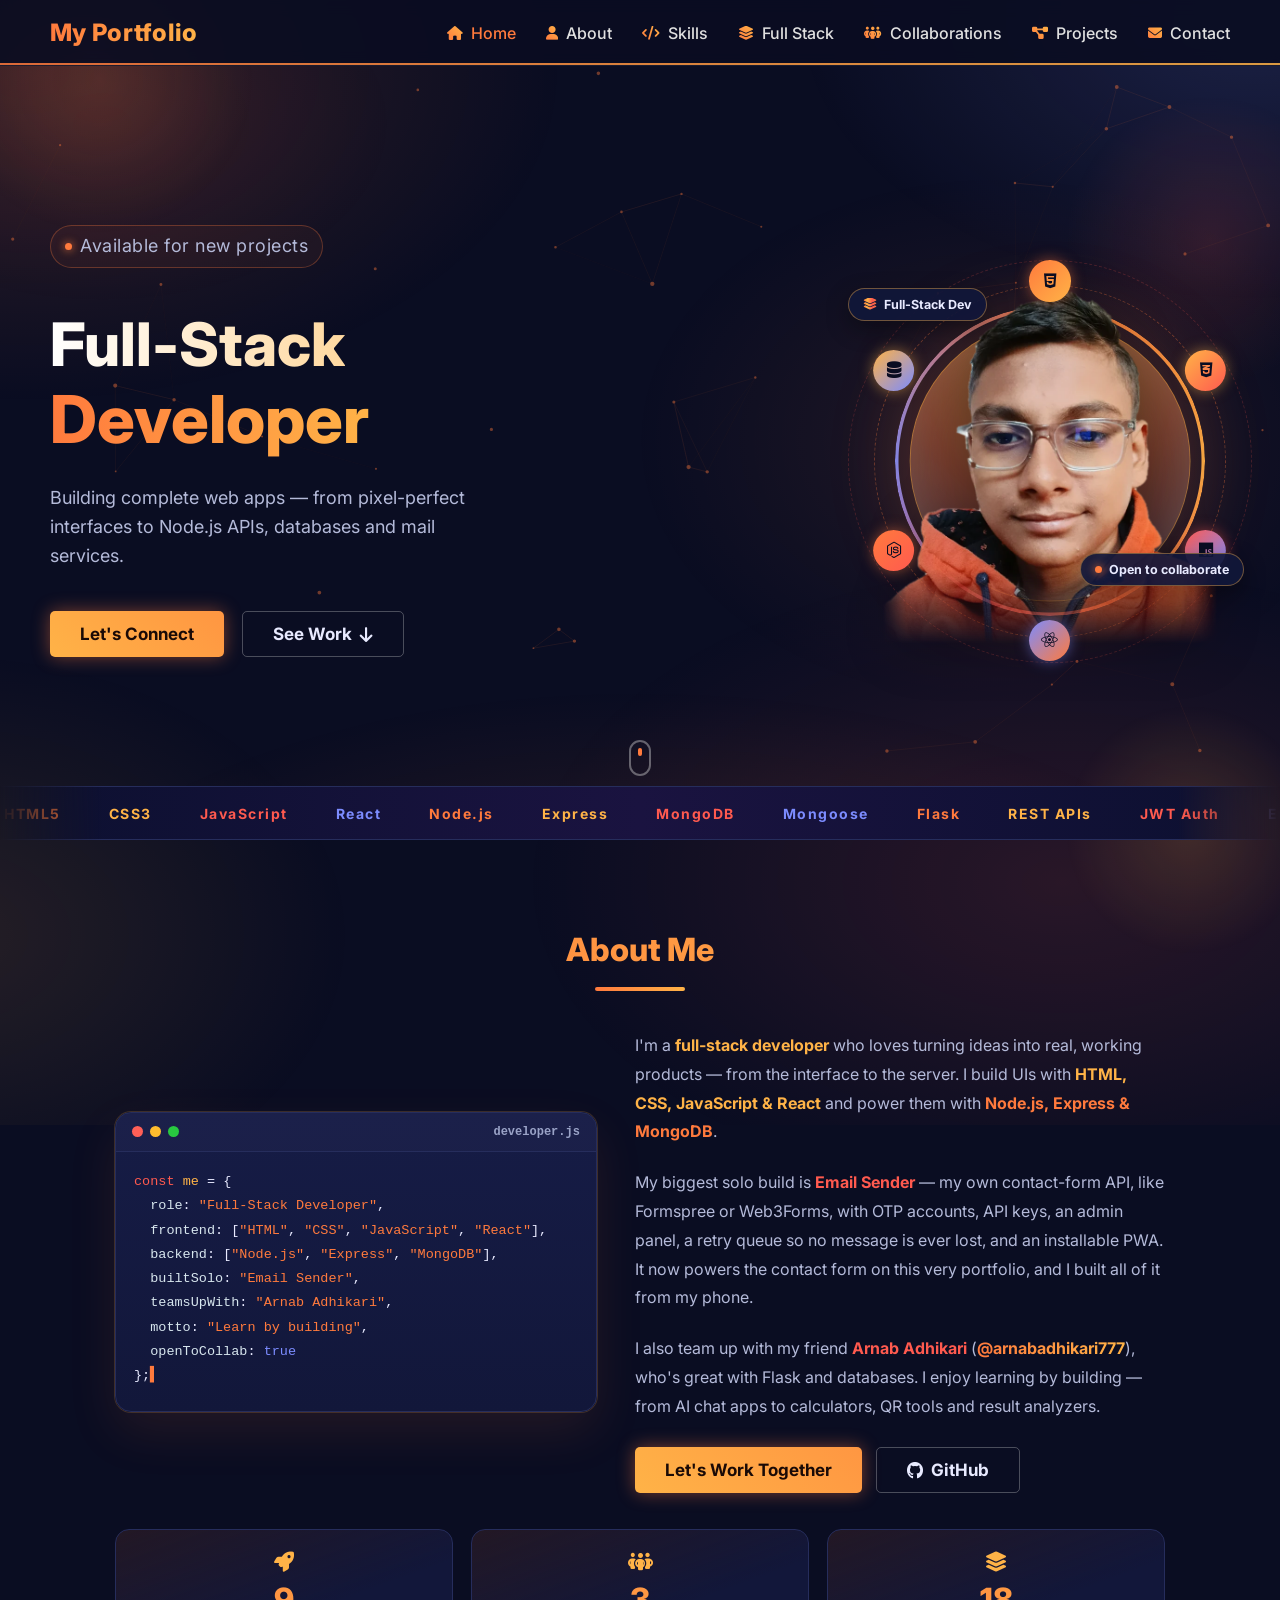
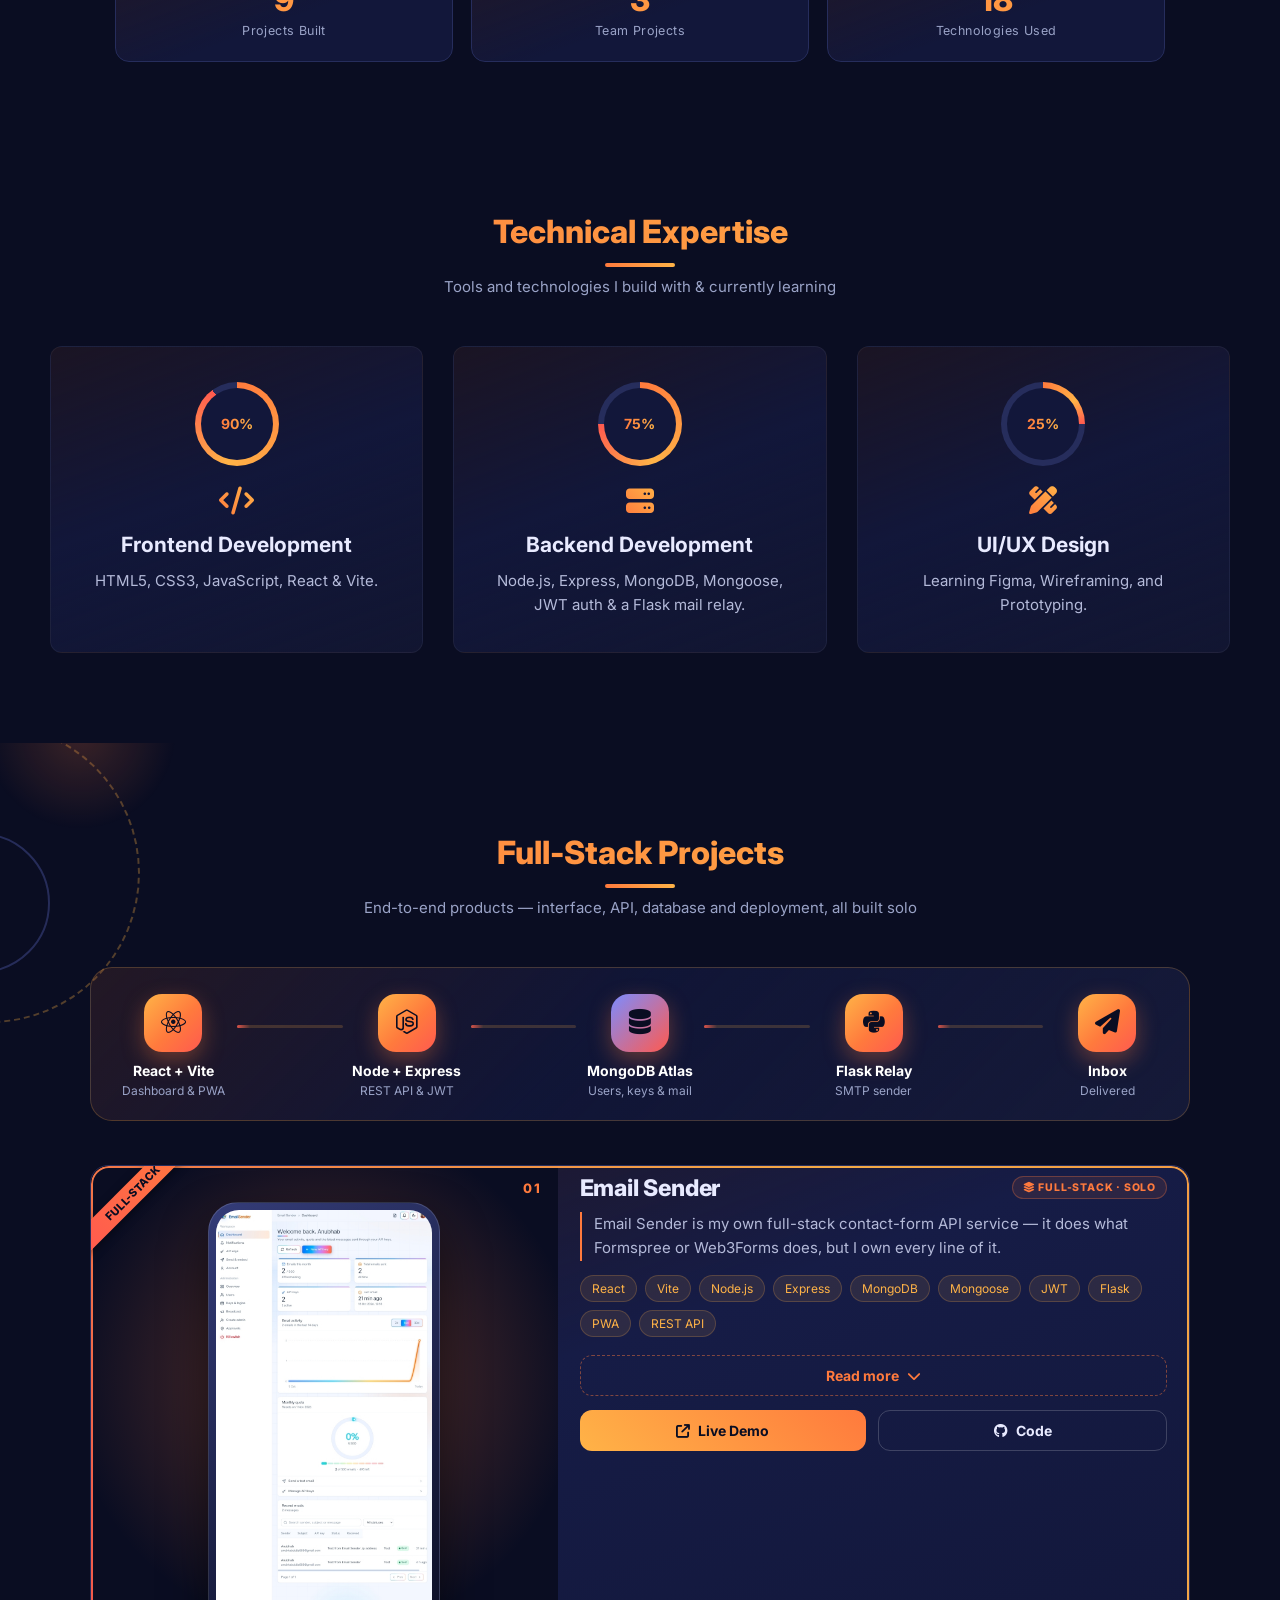
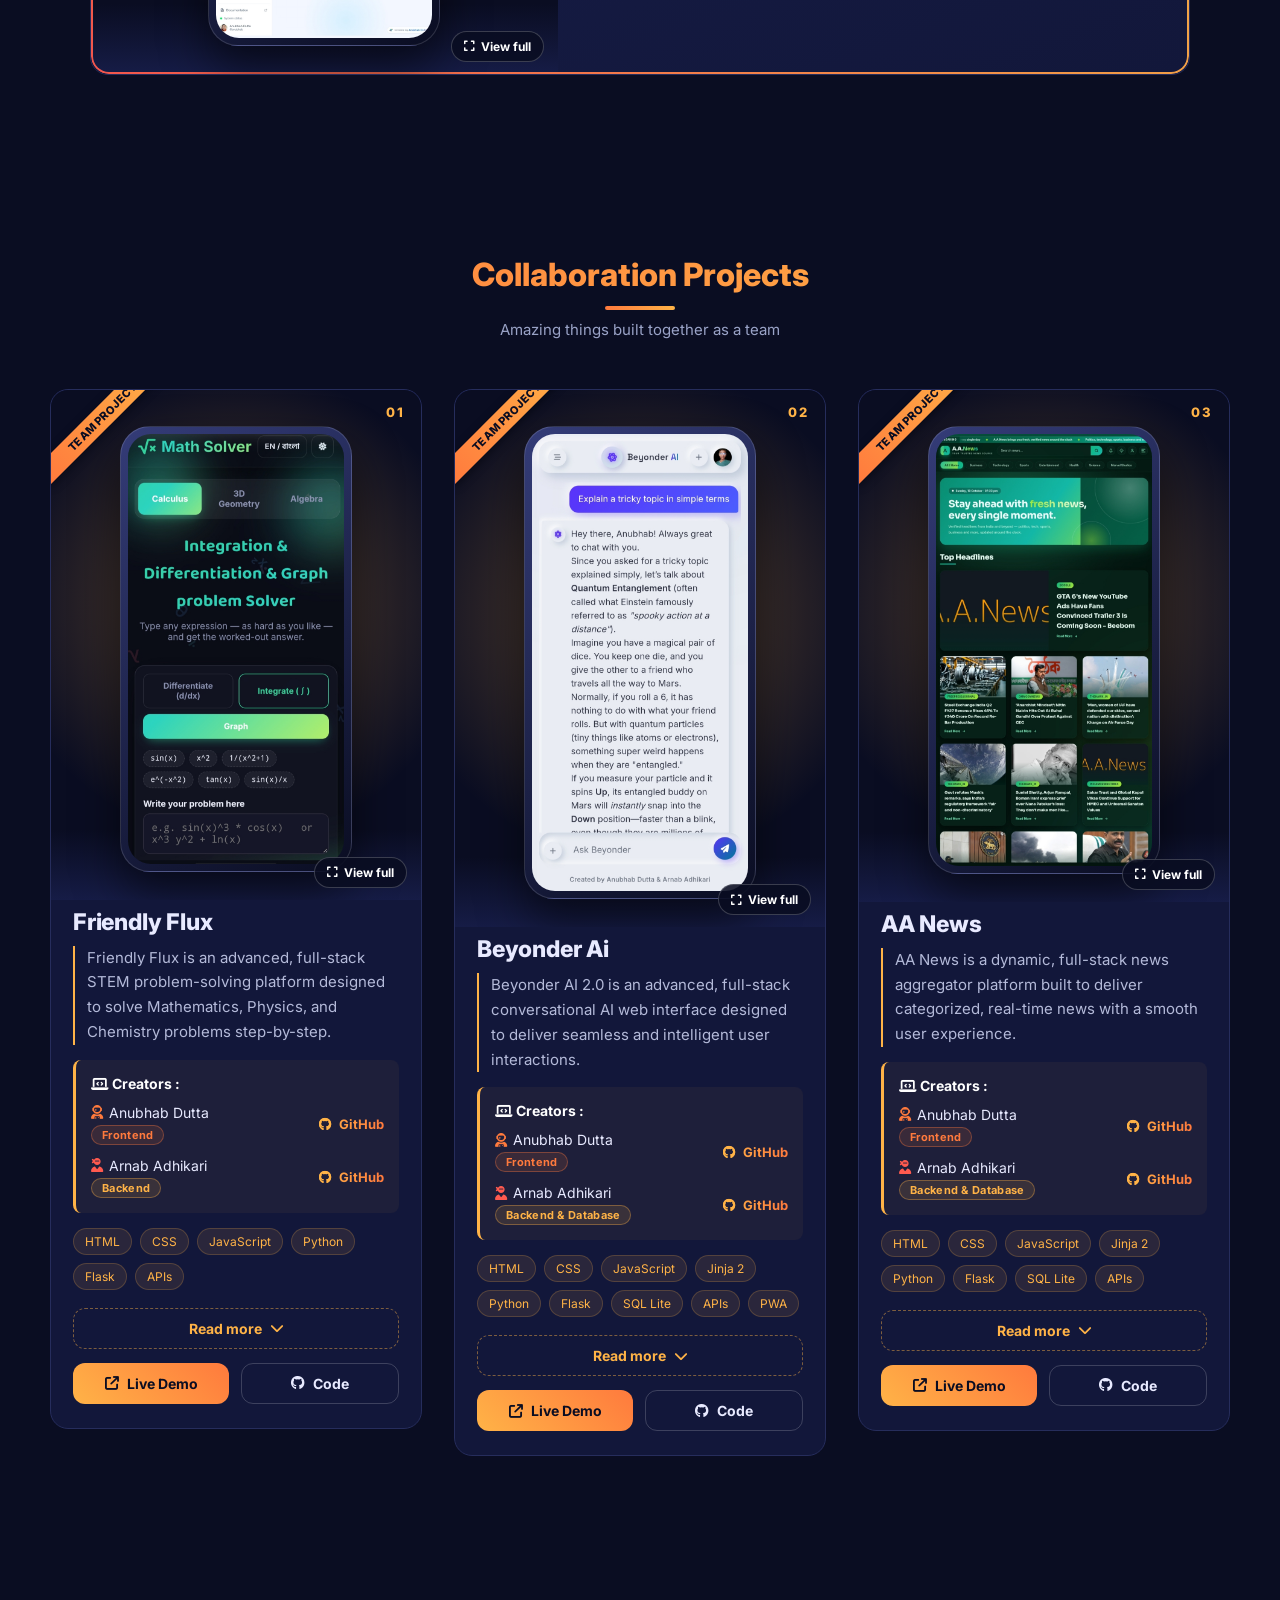
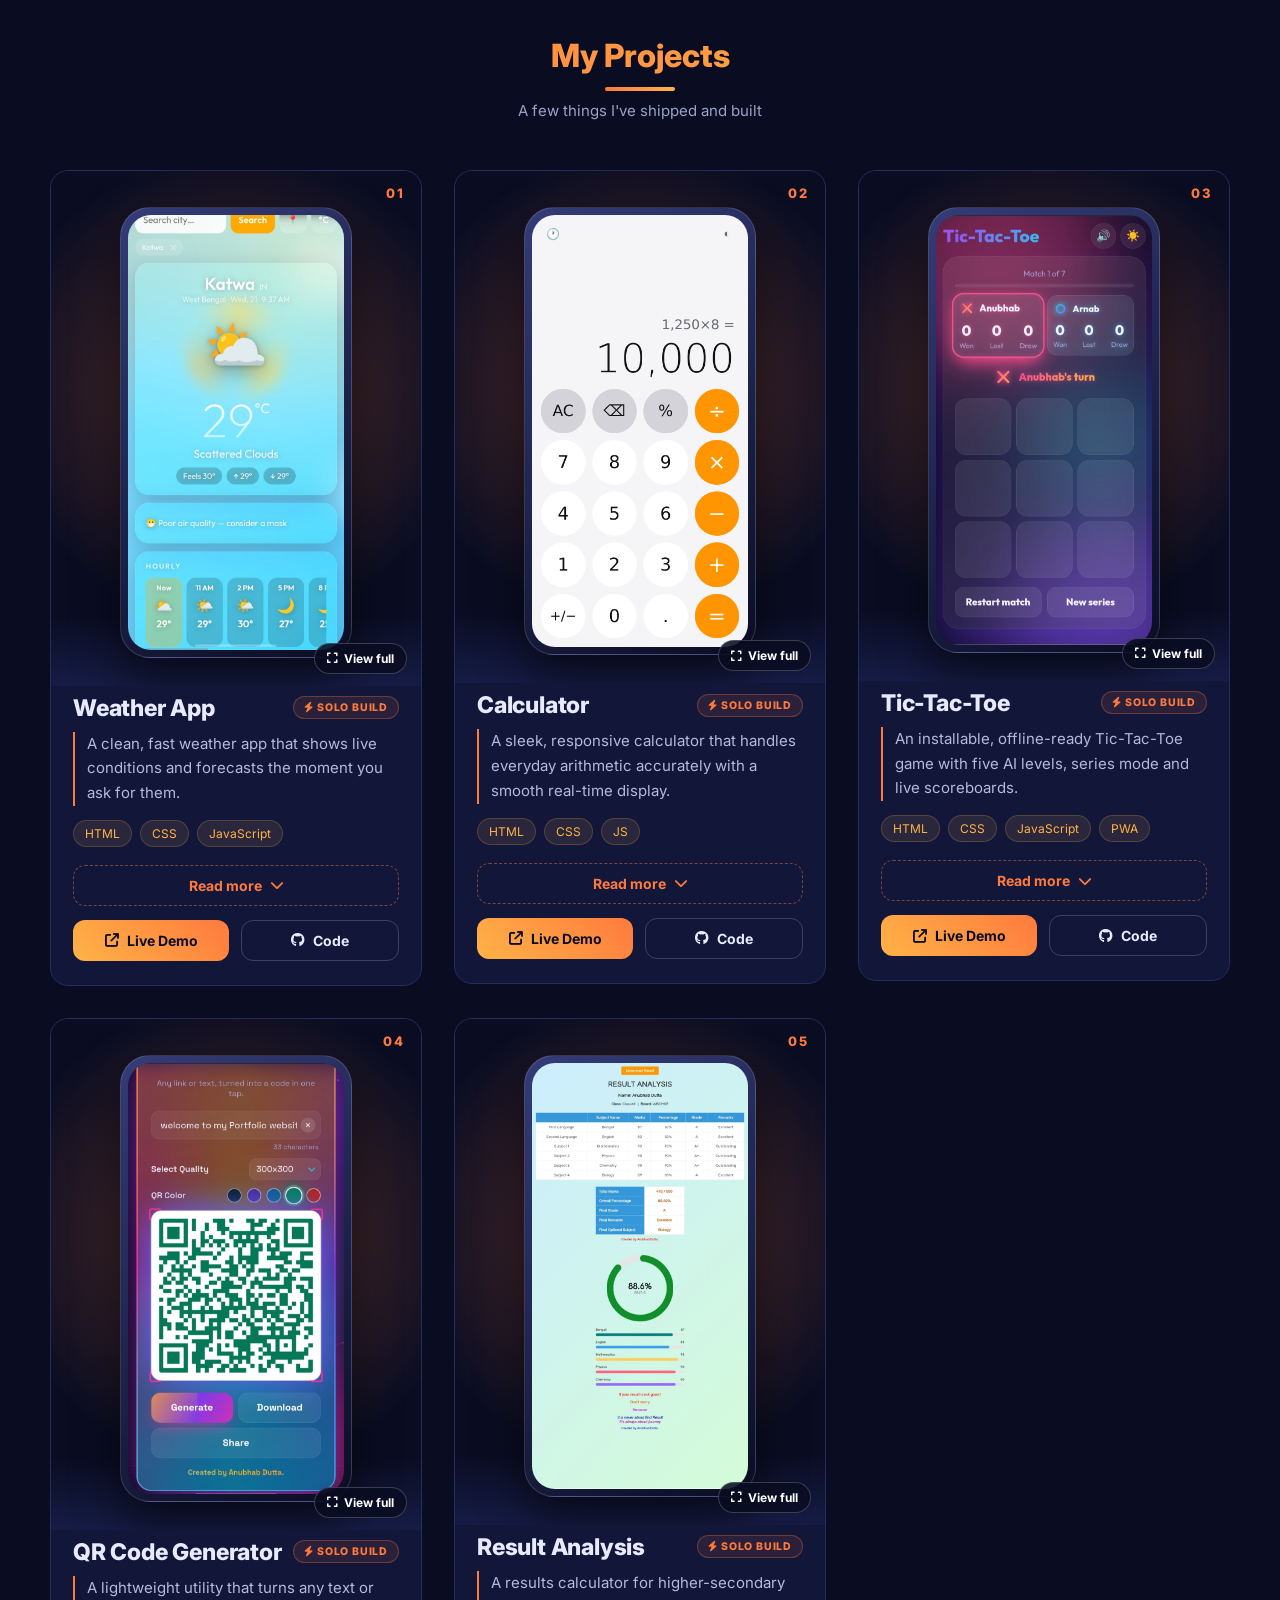
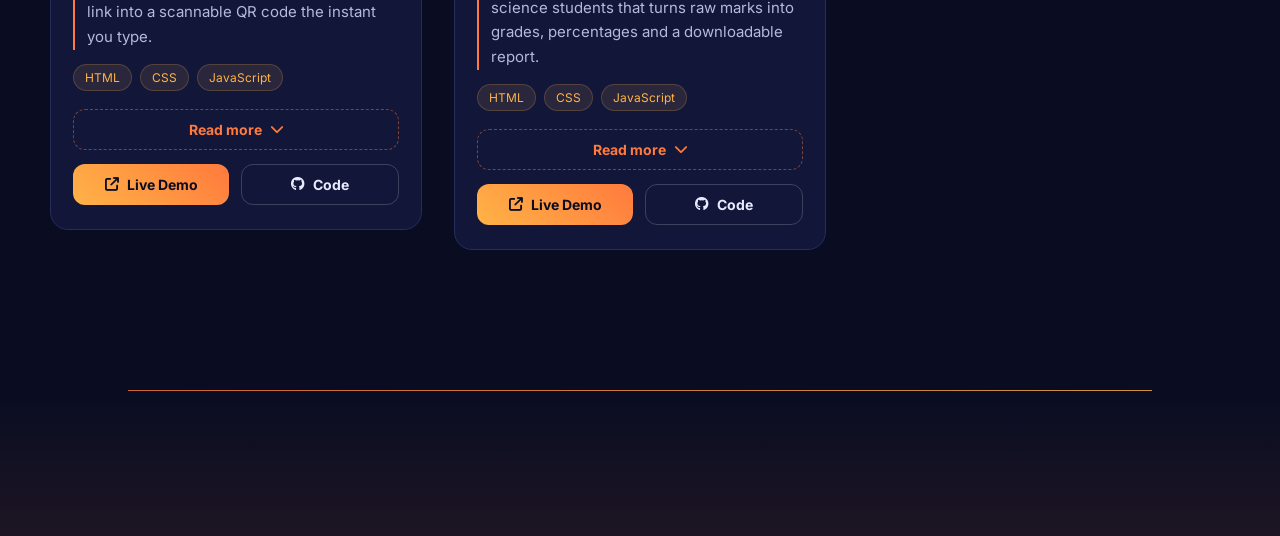
==== commit 879770da: "Update README, projects.js and gallery script" ====
--- a/index.html
+++ b/index.html
@@ -323,7 +323,7 @@
             </div>
         </section>
 
-        <!-- Full-Stack Projects Section — নিজে একা বানানো পুরো full-stack প্রজেক্ট (projects.js এ type: "fullstack") -->
+        <!-- Full-Stack Projects section: complete projects built solo (type: "fullstack" in projects.js) -->
         <section id="fullstack">
             <div class="fs-deco" aria-hidden="true"><i></i><i></i><i></i></div>
             <h2 class="section-title reveal-up">Full-Stack Projects</h2>
@@ -362,16 +362,15 @@
             <div class="projects-container fs-container" id="fullstack-grid"></div>
         </section>
 
-        <!-- Collaboration Projects Section — এইটা Projects এর আগে রাখা হয়েছে কারণ এগুলো বেশি আকর্ষণীয় -->
-
-        <!-- ফিক্স করা হয়েছে: <selection> ভুল ট্যাগ ছিল, <section> হবে -->
+        <!-- Collaboration Projects section: placed before My Projects because these are the more prominent work -->
+
         <section id="collaborations">
             <h2 class="section-title reveal-up">Collaboration Projects</h2>
             <p class="section-sub reveal-up" style="--delay: 0.05s">
                 Amazing things built together as a team
             </p>
 
-            <!-- card গুলো projects.js থেকে এখানে বসে। নতুন প্রজেক্ট যোগ করতে projects.js এ PROJECTS array এ block বসাও (team সহ) -->
+            <!-- Cards are rendered here from projects.js. To add a project, add a block to the PROJECTS array (with "team") -->
             <div class="projects-container" id="collab-grid"></div>
         </section>
 
@@ -382,7 +381,7 @@
                 A few things I've shipped and built
             </p>
 
-            <!-- card গুলো projects.js থেকে এখানে বসে। নতুন প্রজেক্ট যোগ করতে projects.js এ PROJECTS array তে block বসাও (team ছাড়া) -->
+            <!-- Cards are rendered here from projects.js. To add a project, add a block to the PROJECTS array (without "team") -->
             <div class="projects-container" id="projects-grid"></div>
         </section>
 
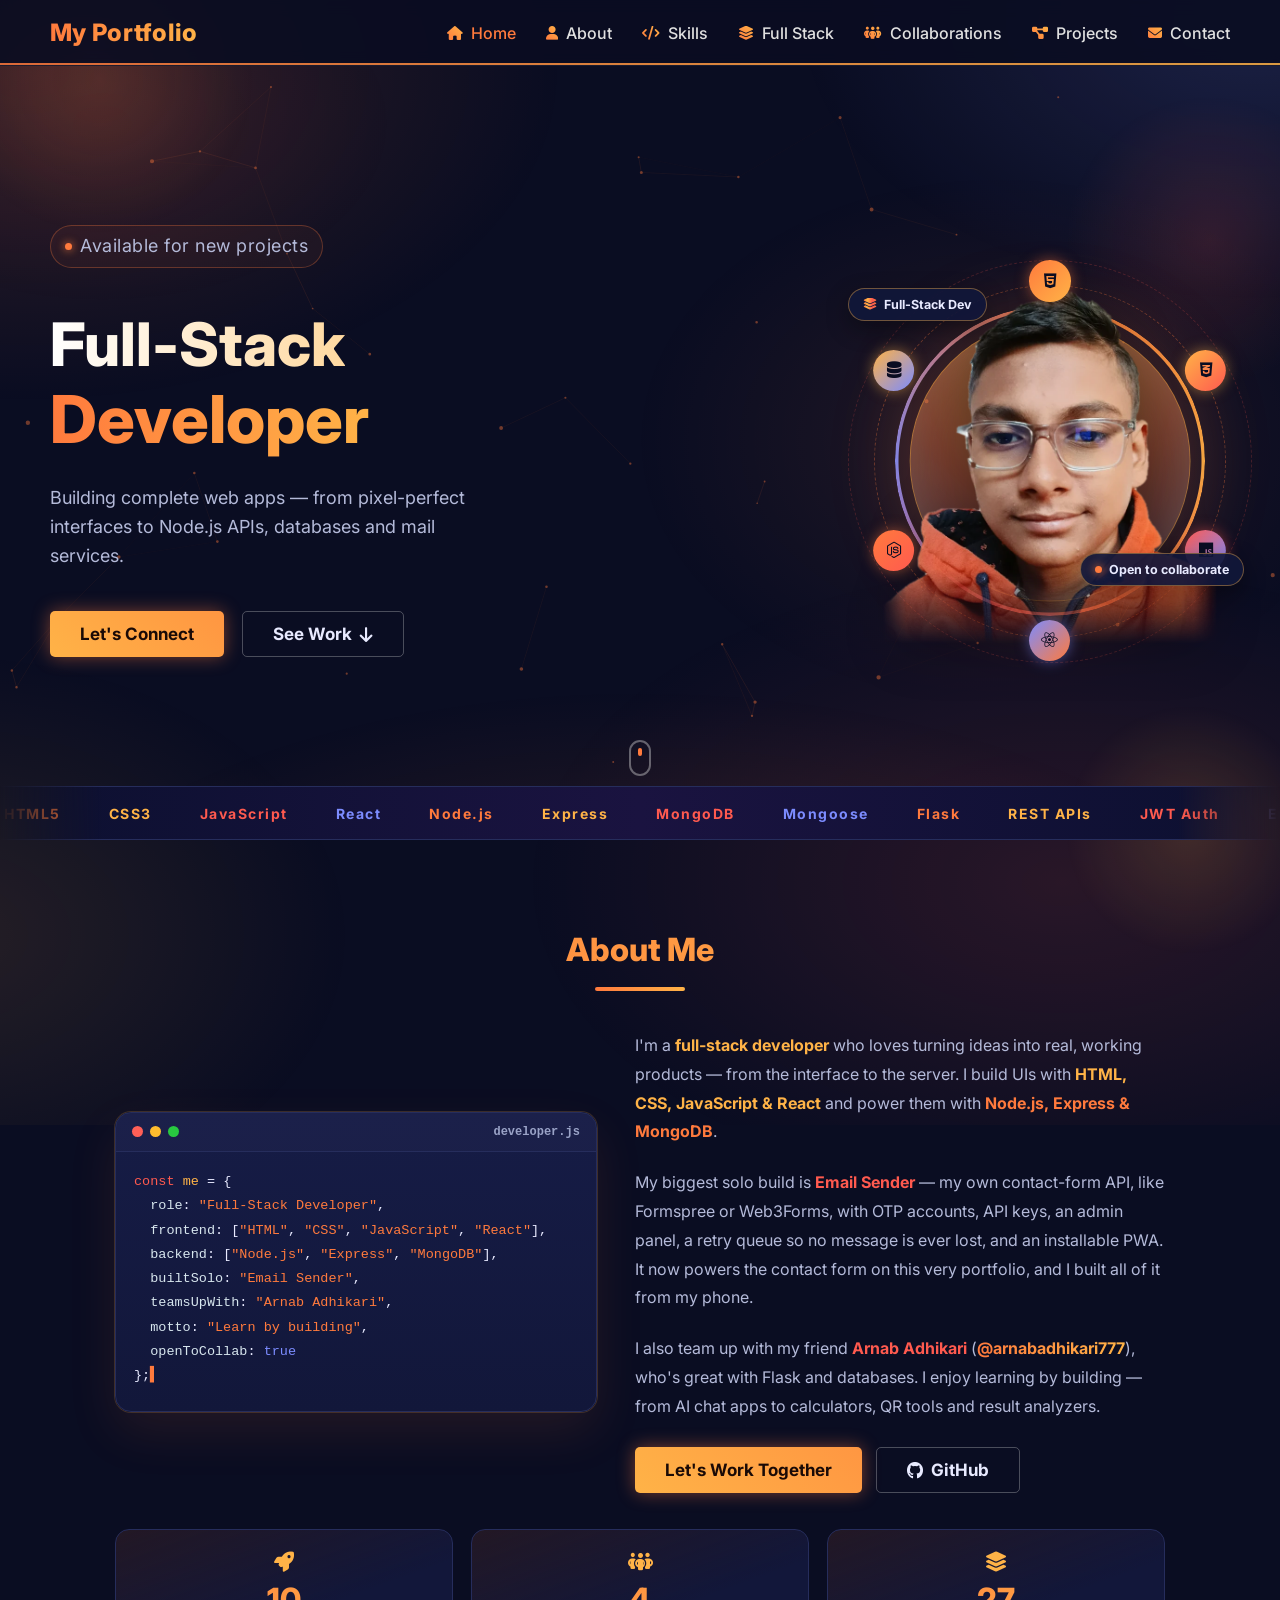
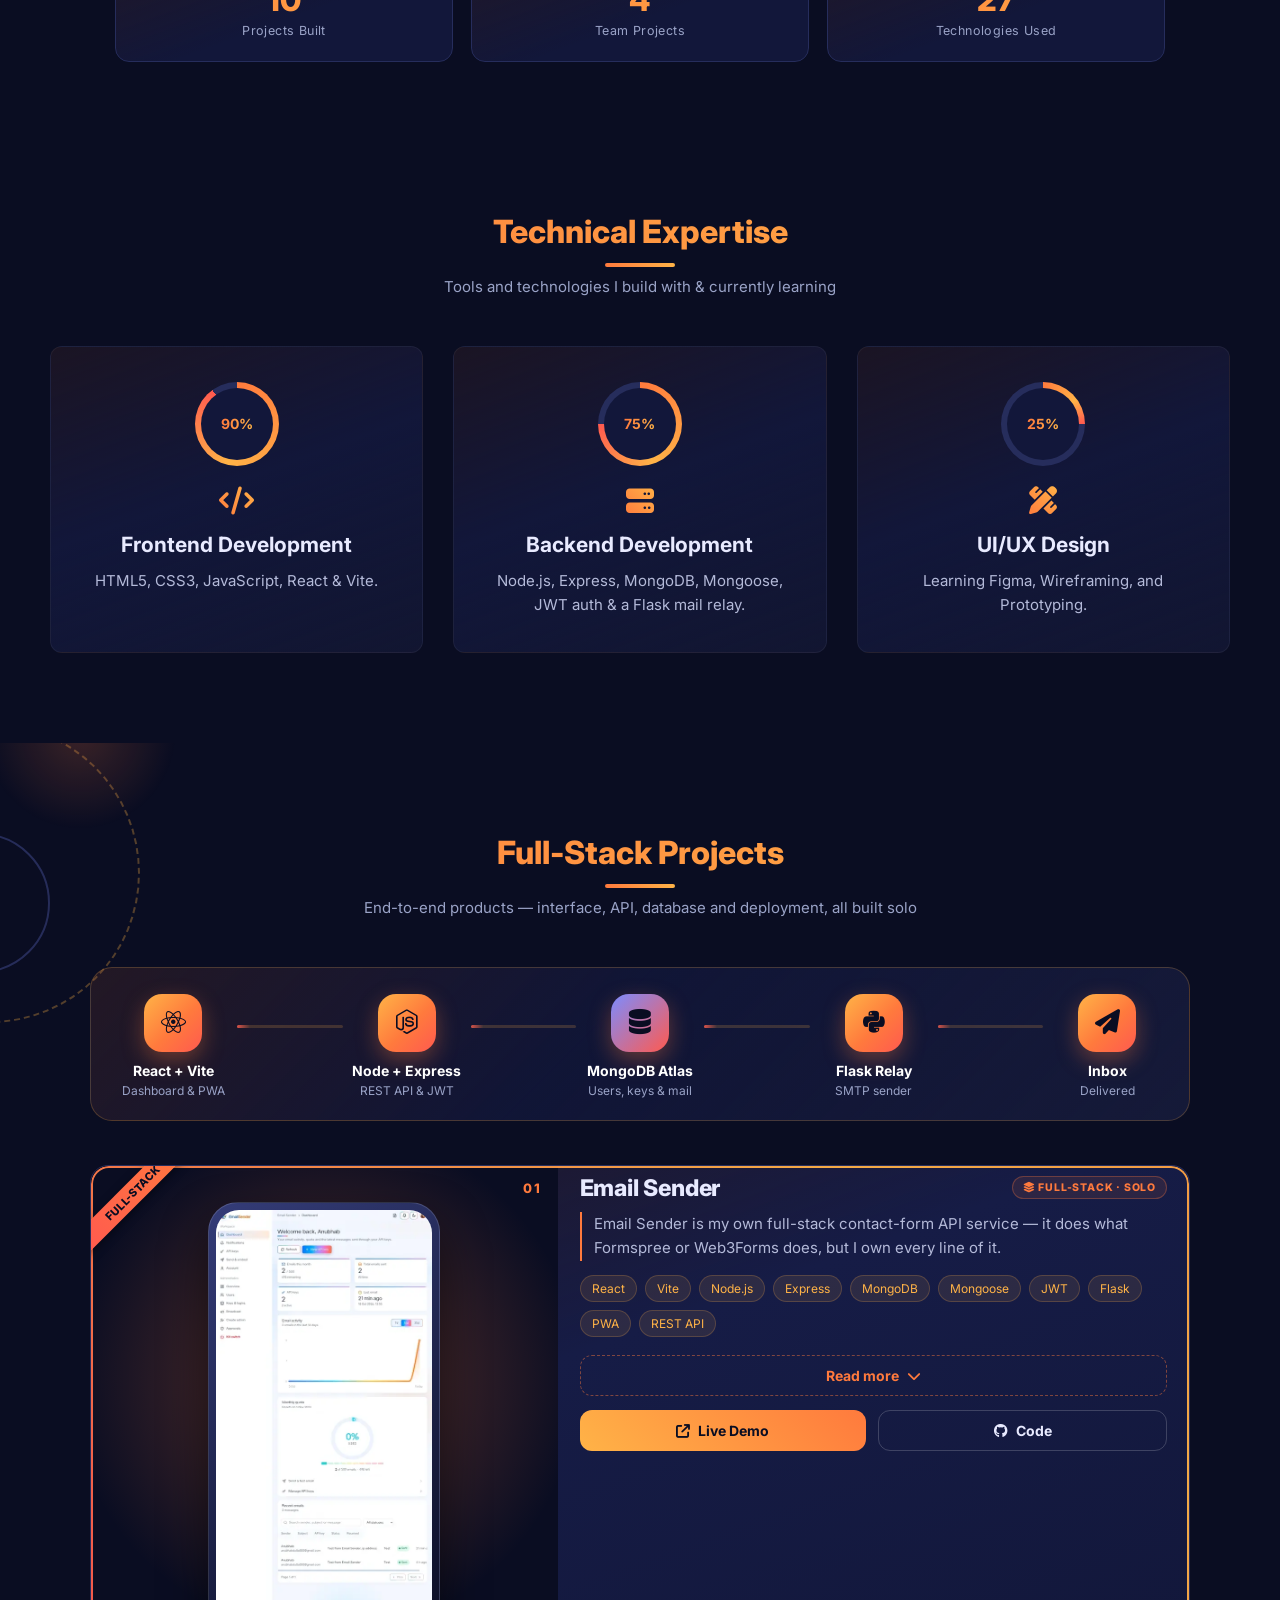
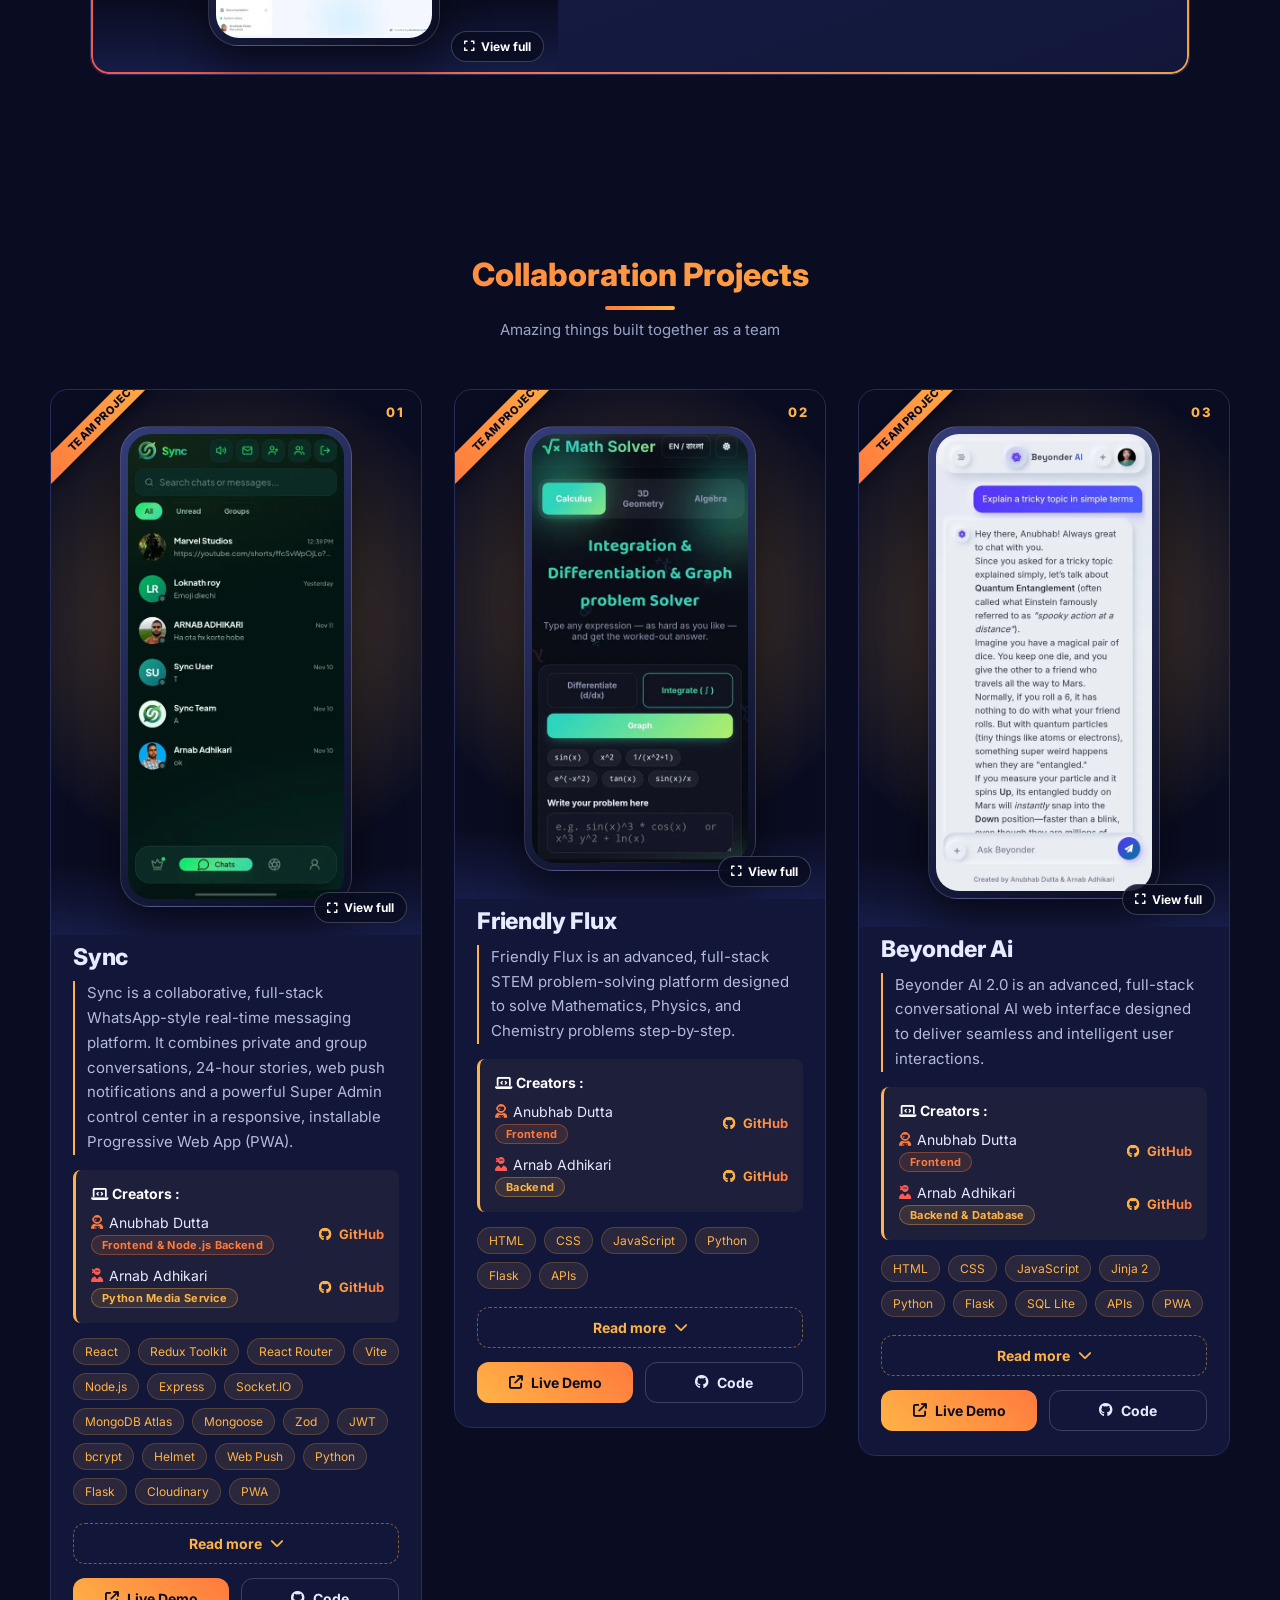
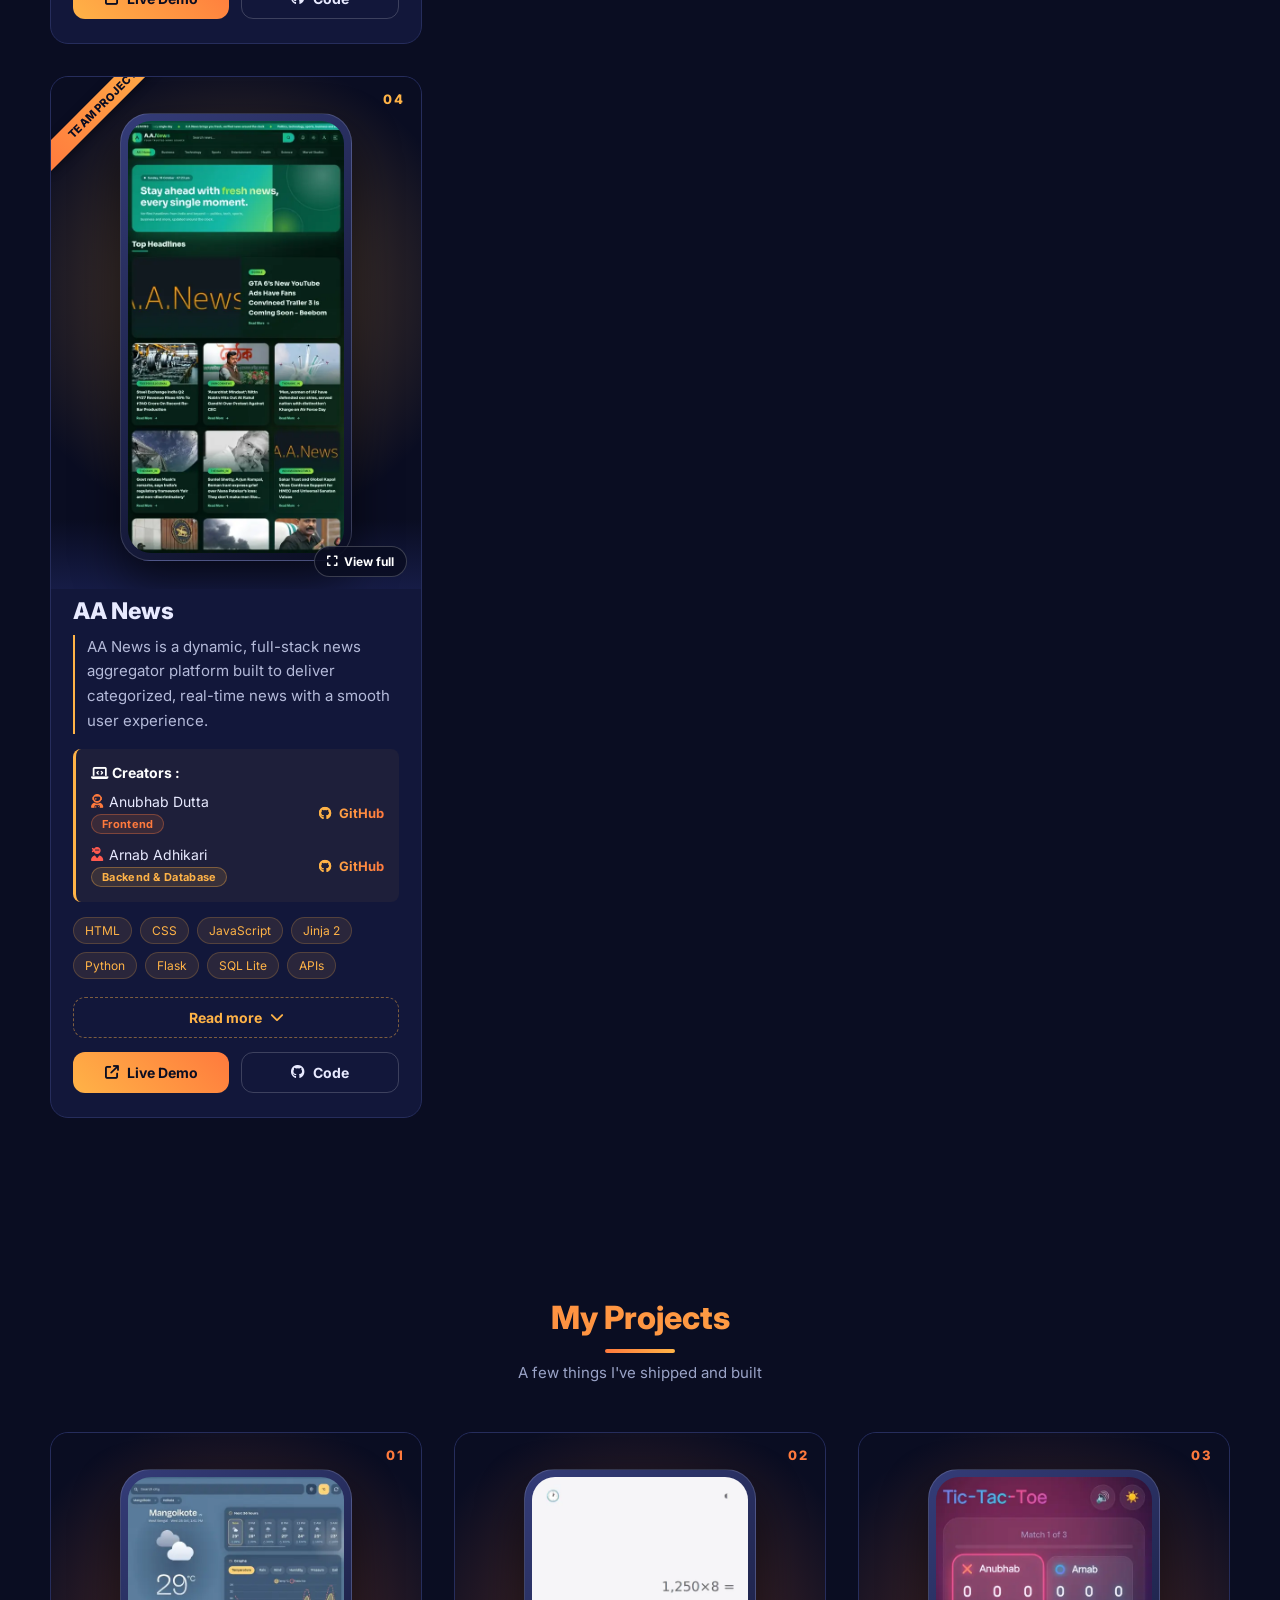
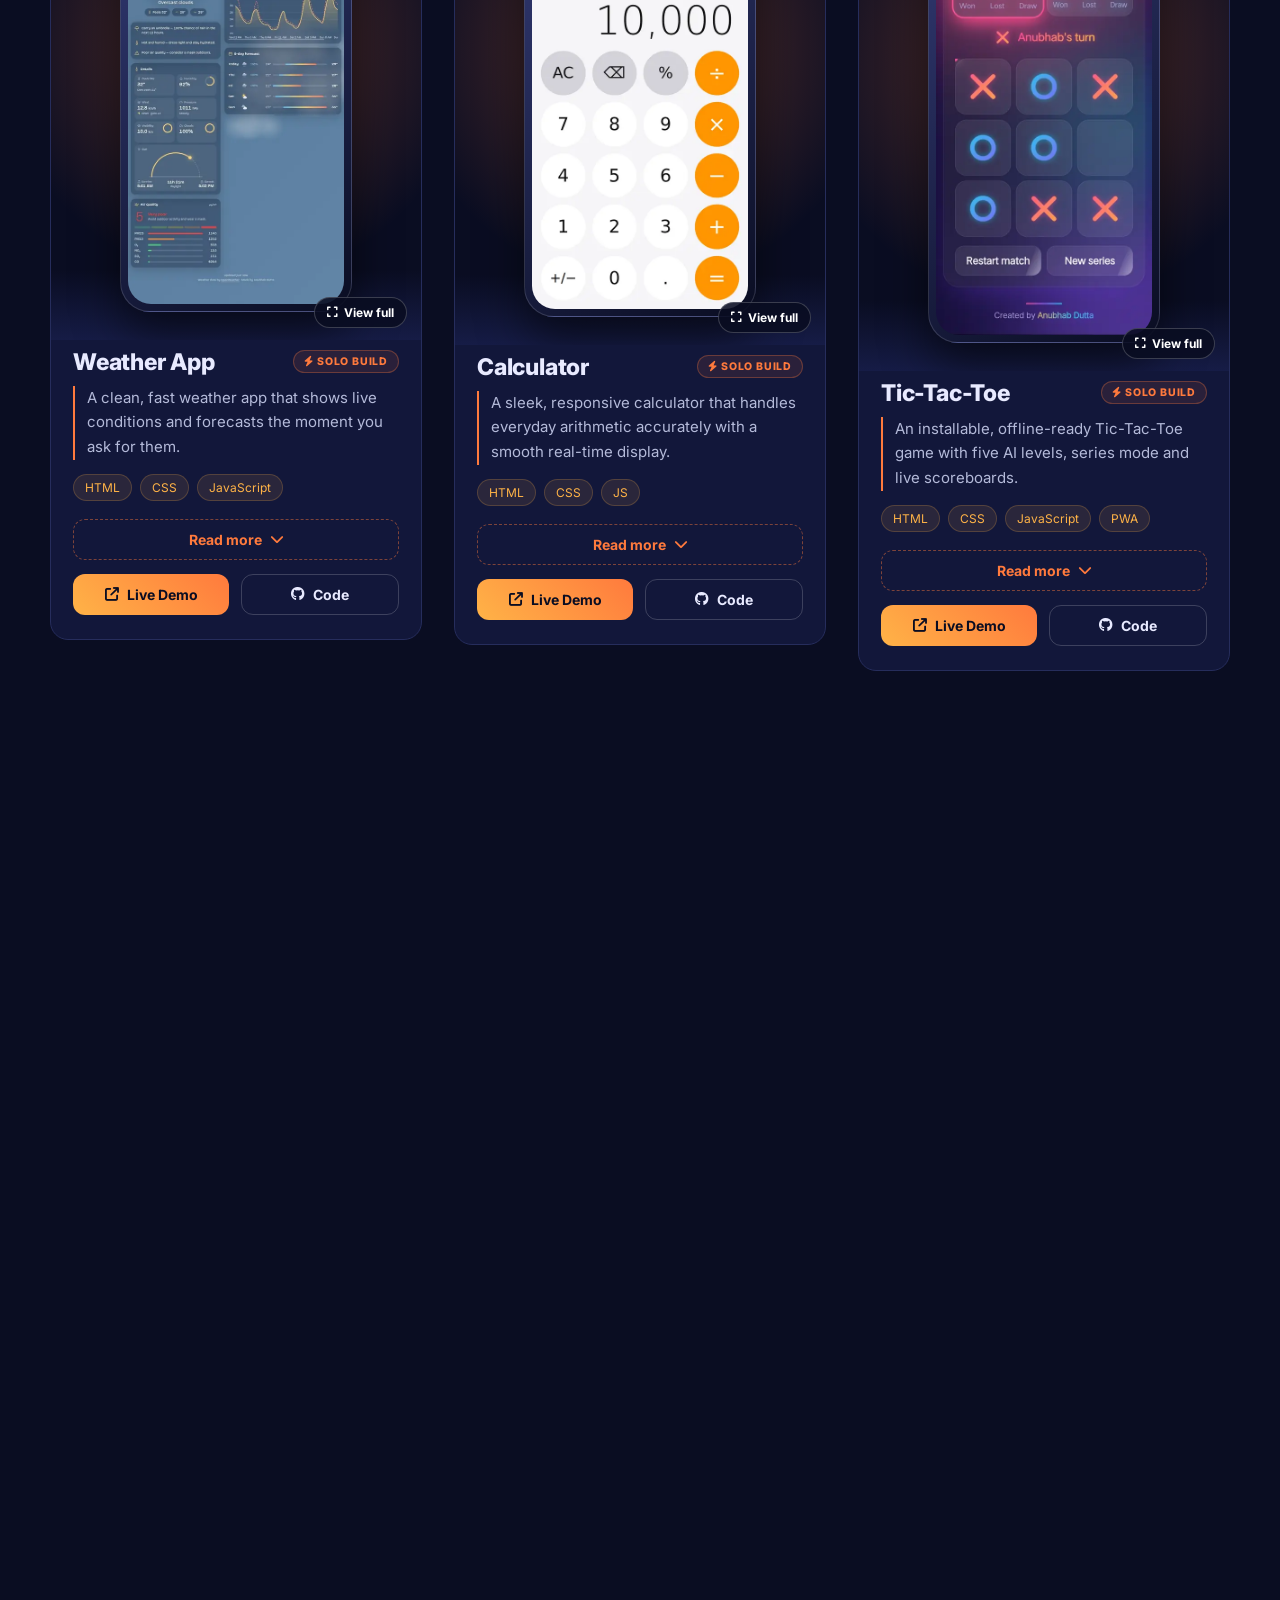
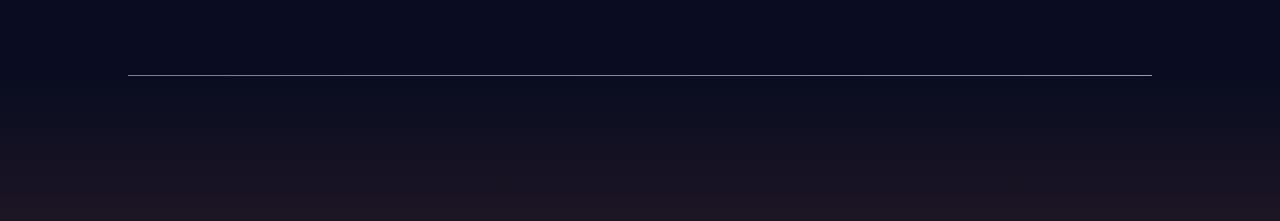
==== commit 30869994: "Replace WhatsApp footer icon with X profile link" ====
--- a/index.html
+++ b/index.html
@@ -400,8 +400,12 @@
                 <a href="#" aria-label="Instagram"
                     ><i class="fa-brands fa-instagram"></i
                 ></a>
-                <a href="#" aria-label="WhatsApp"
-                    ><i class="fa-brands fa-whatsapp"></i
+                <a
+                    href="https://x.com/anubhabdutta777"
+                    aria-label="X"
+                    target="_blank"
+                    rel="noopener noreferrer"
+                    ><i class="fa-brands fa-x-twitter"></i
                 ></a>
                 <a href="#" aria-label="Facebook"
                     ><i class="fa-brands fa-facebook"></i
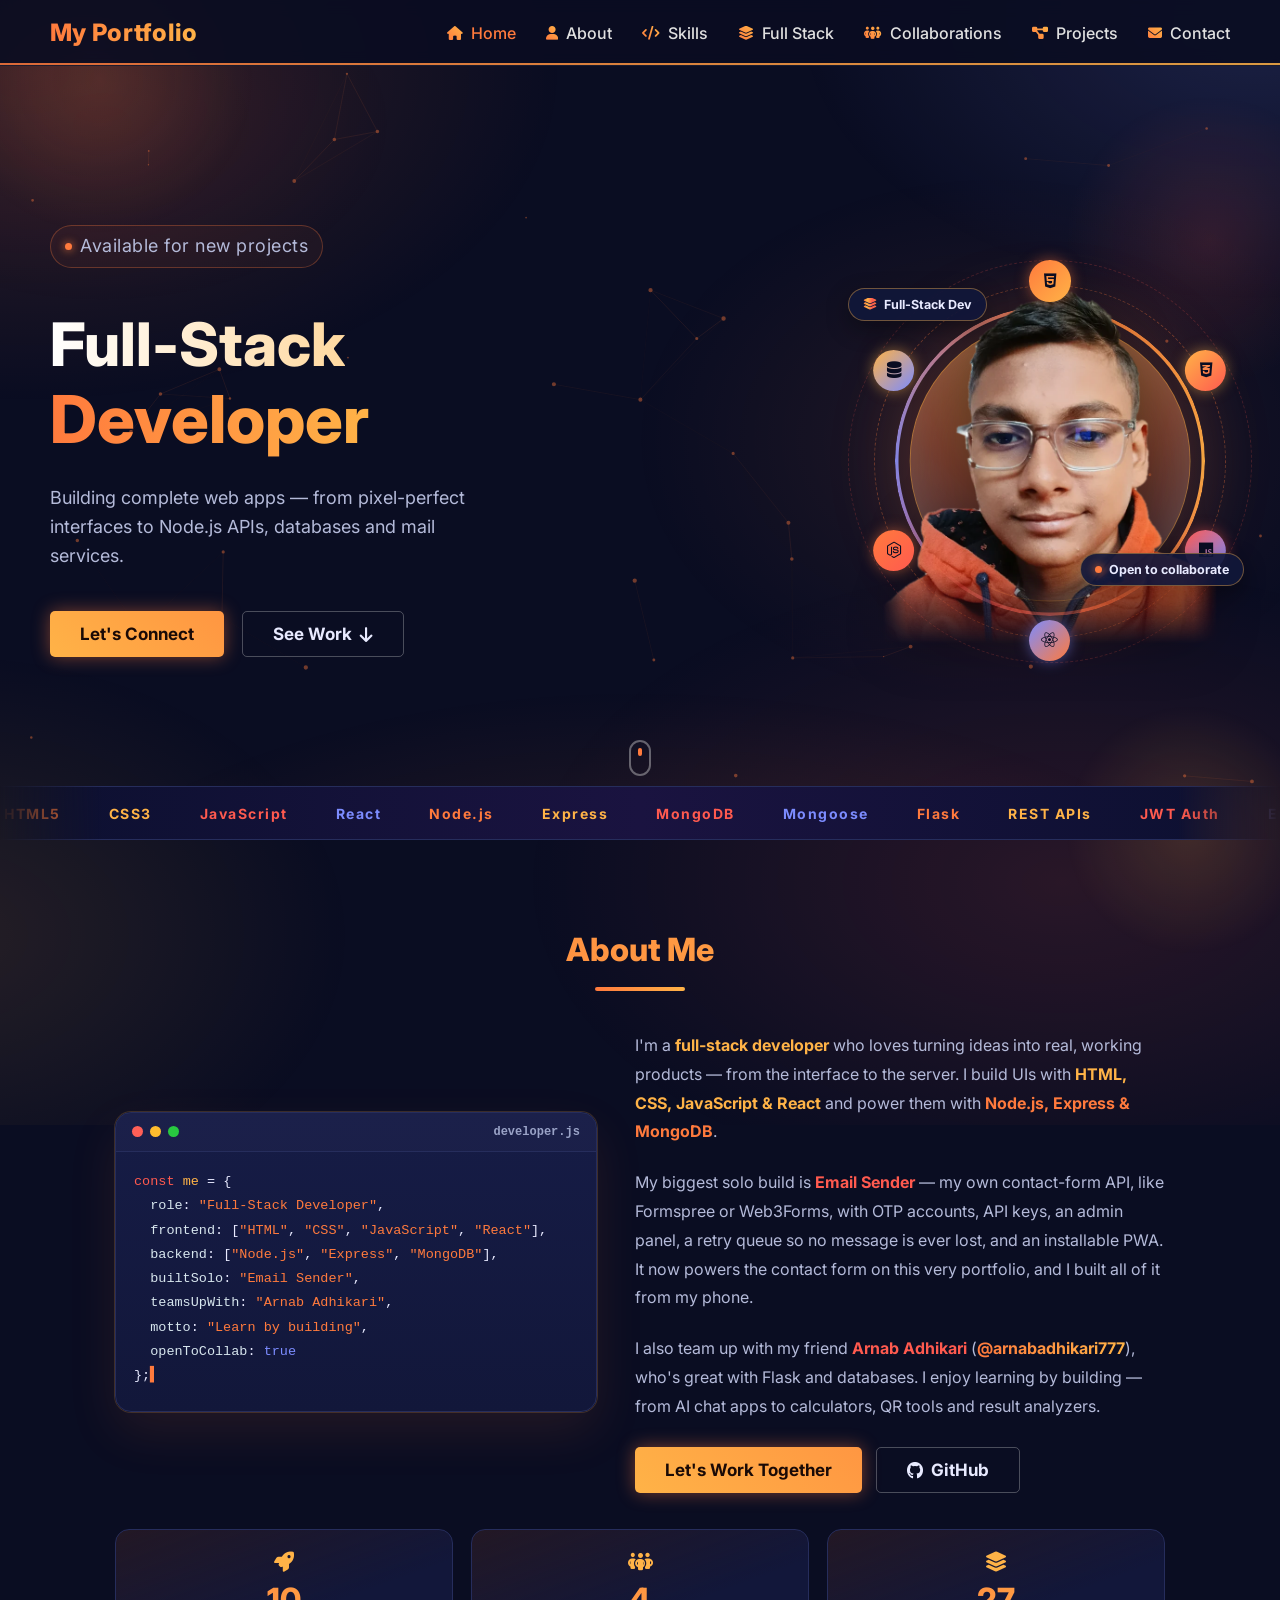
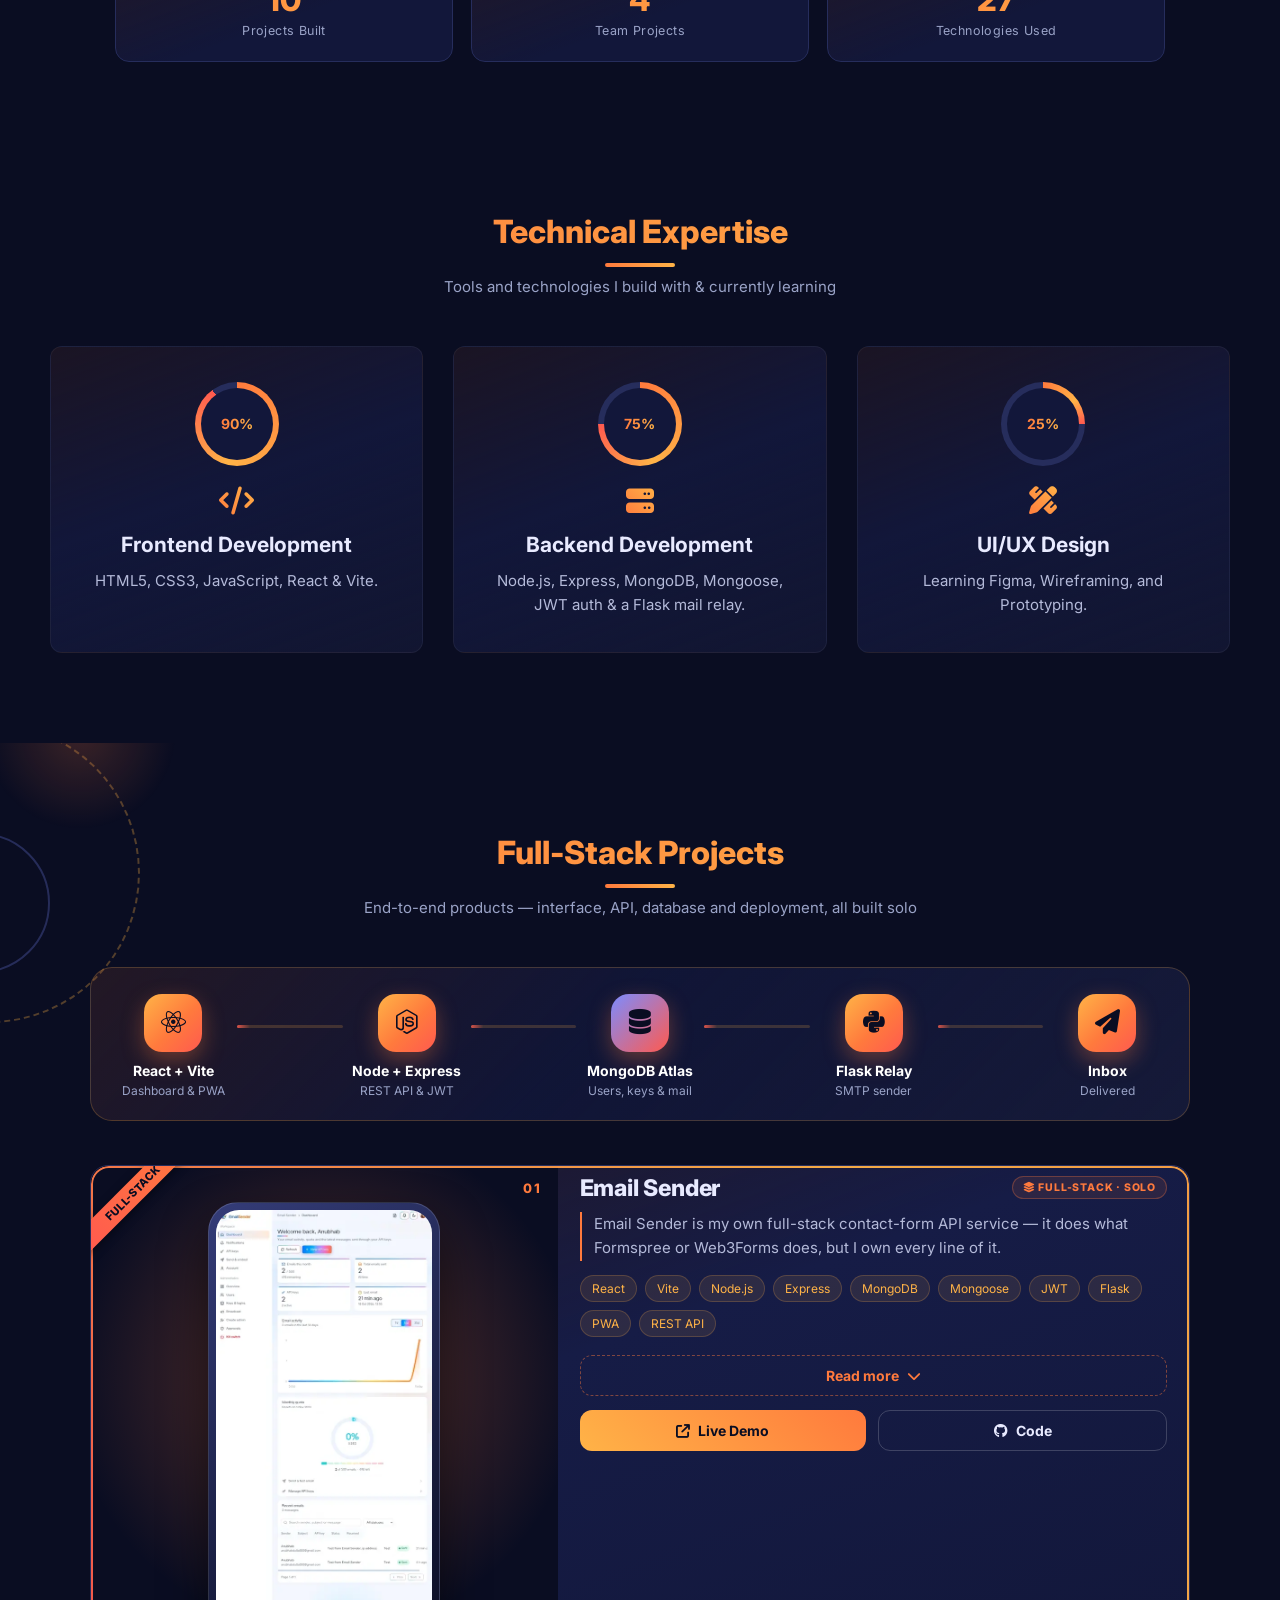
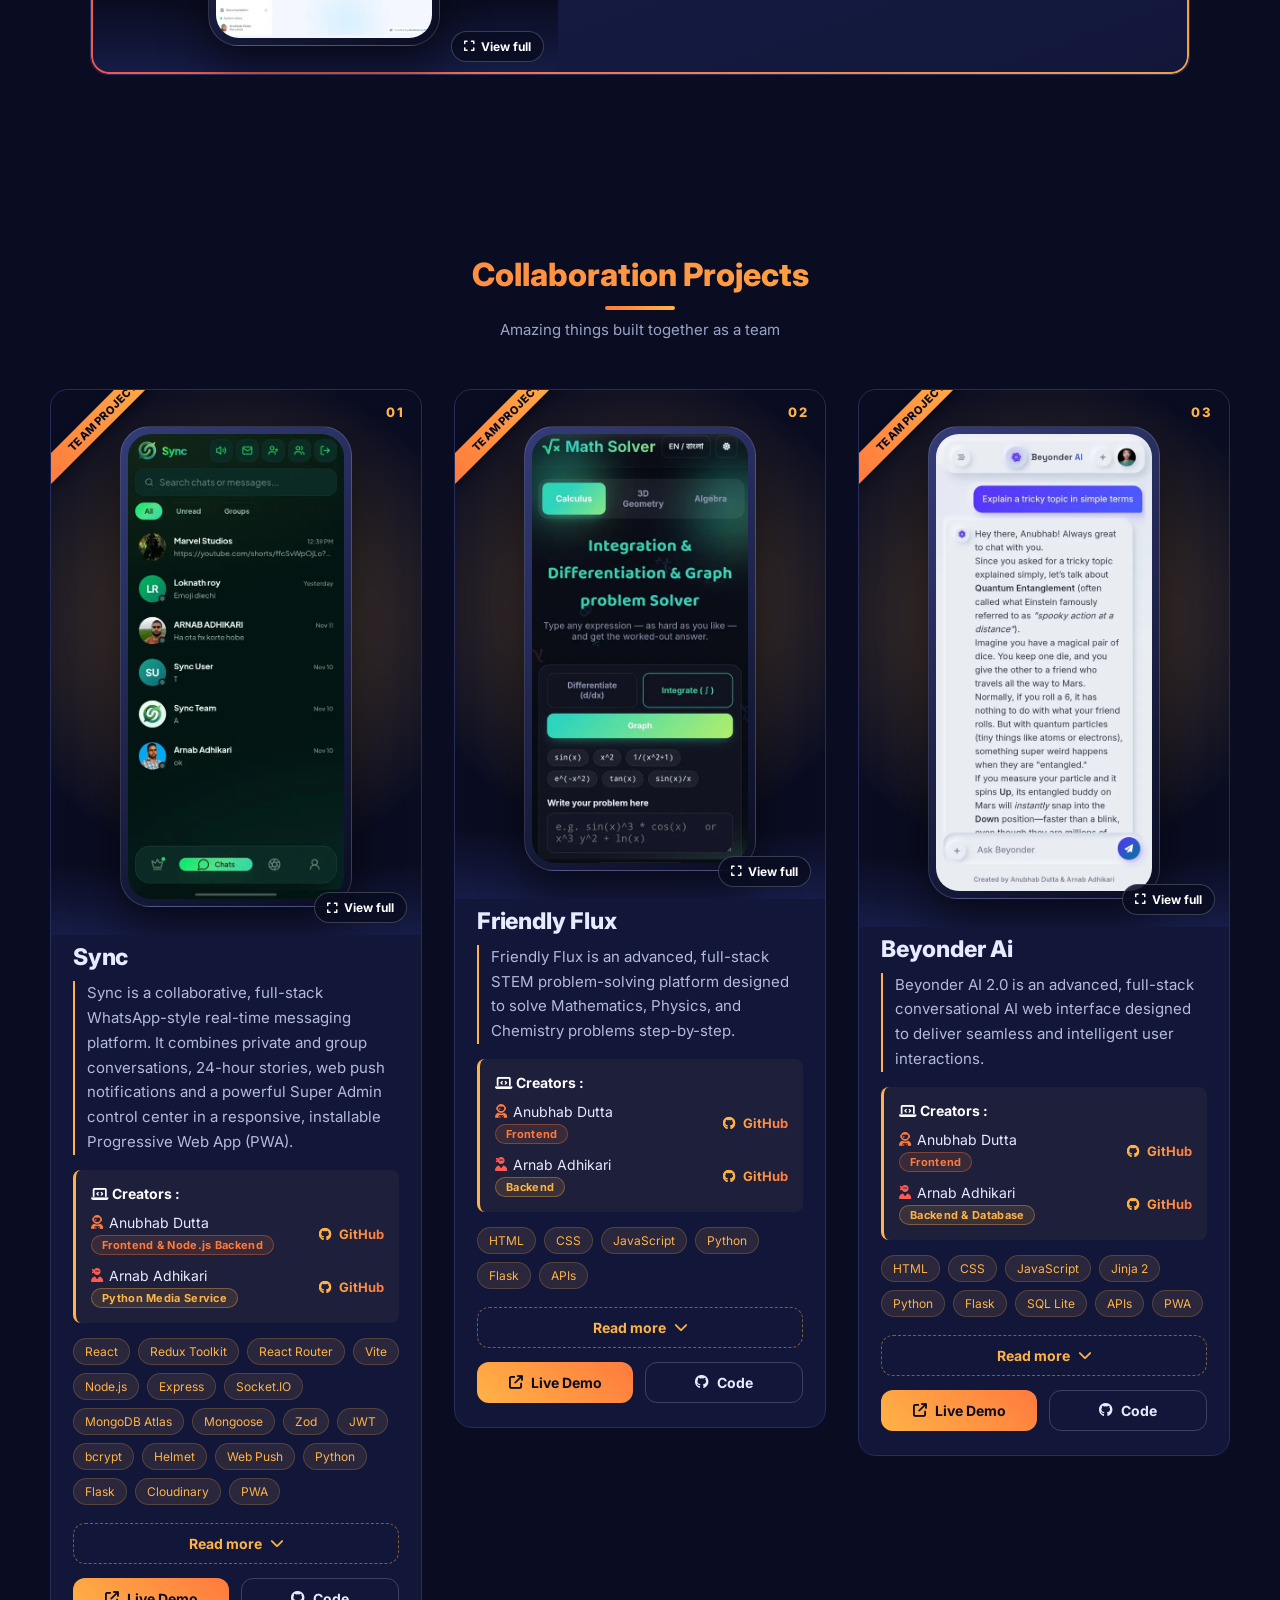
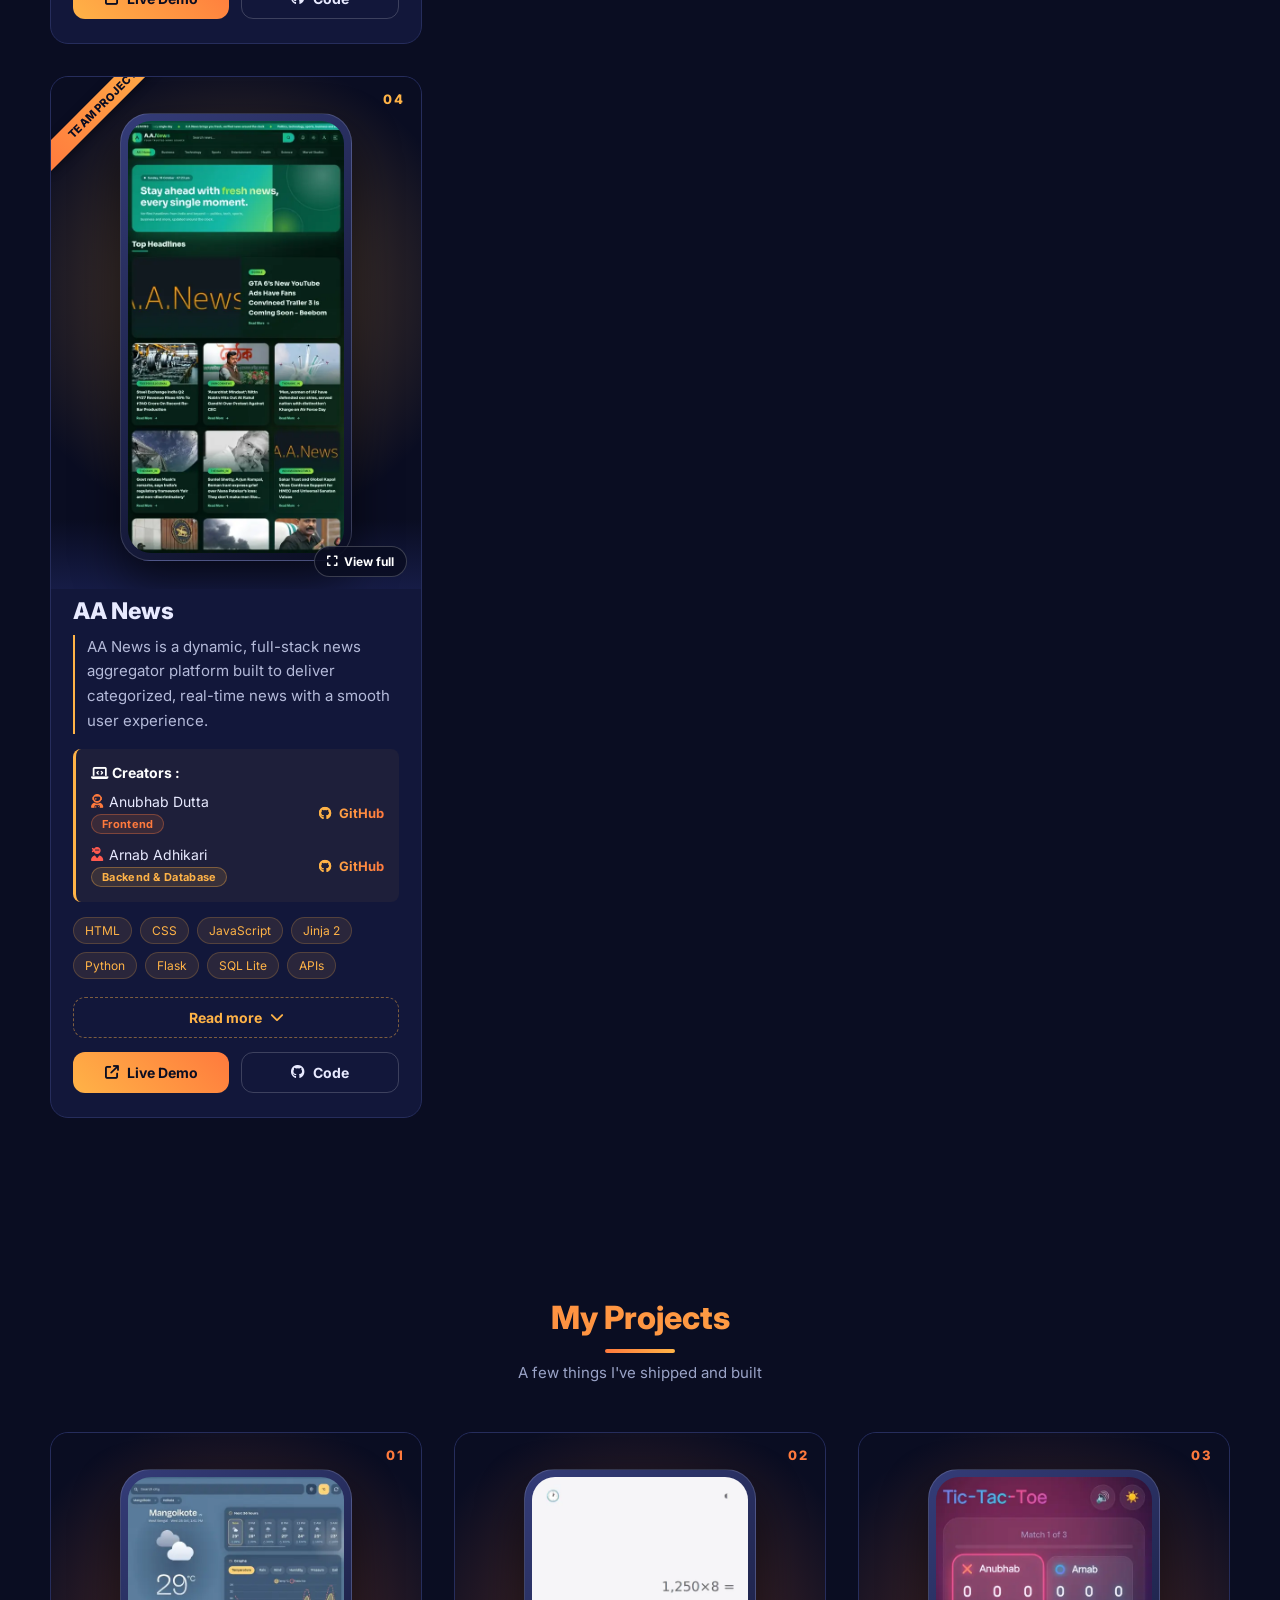
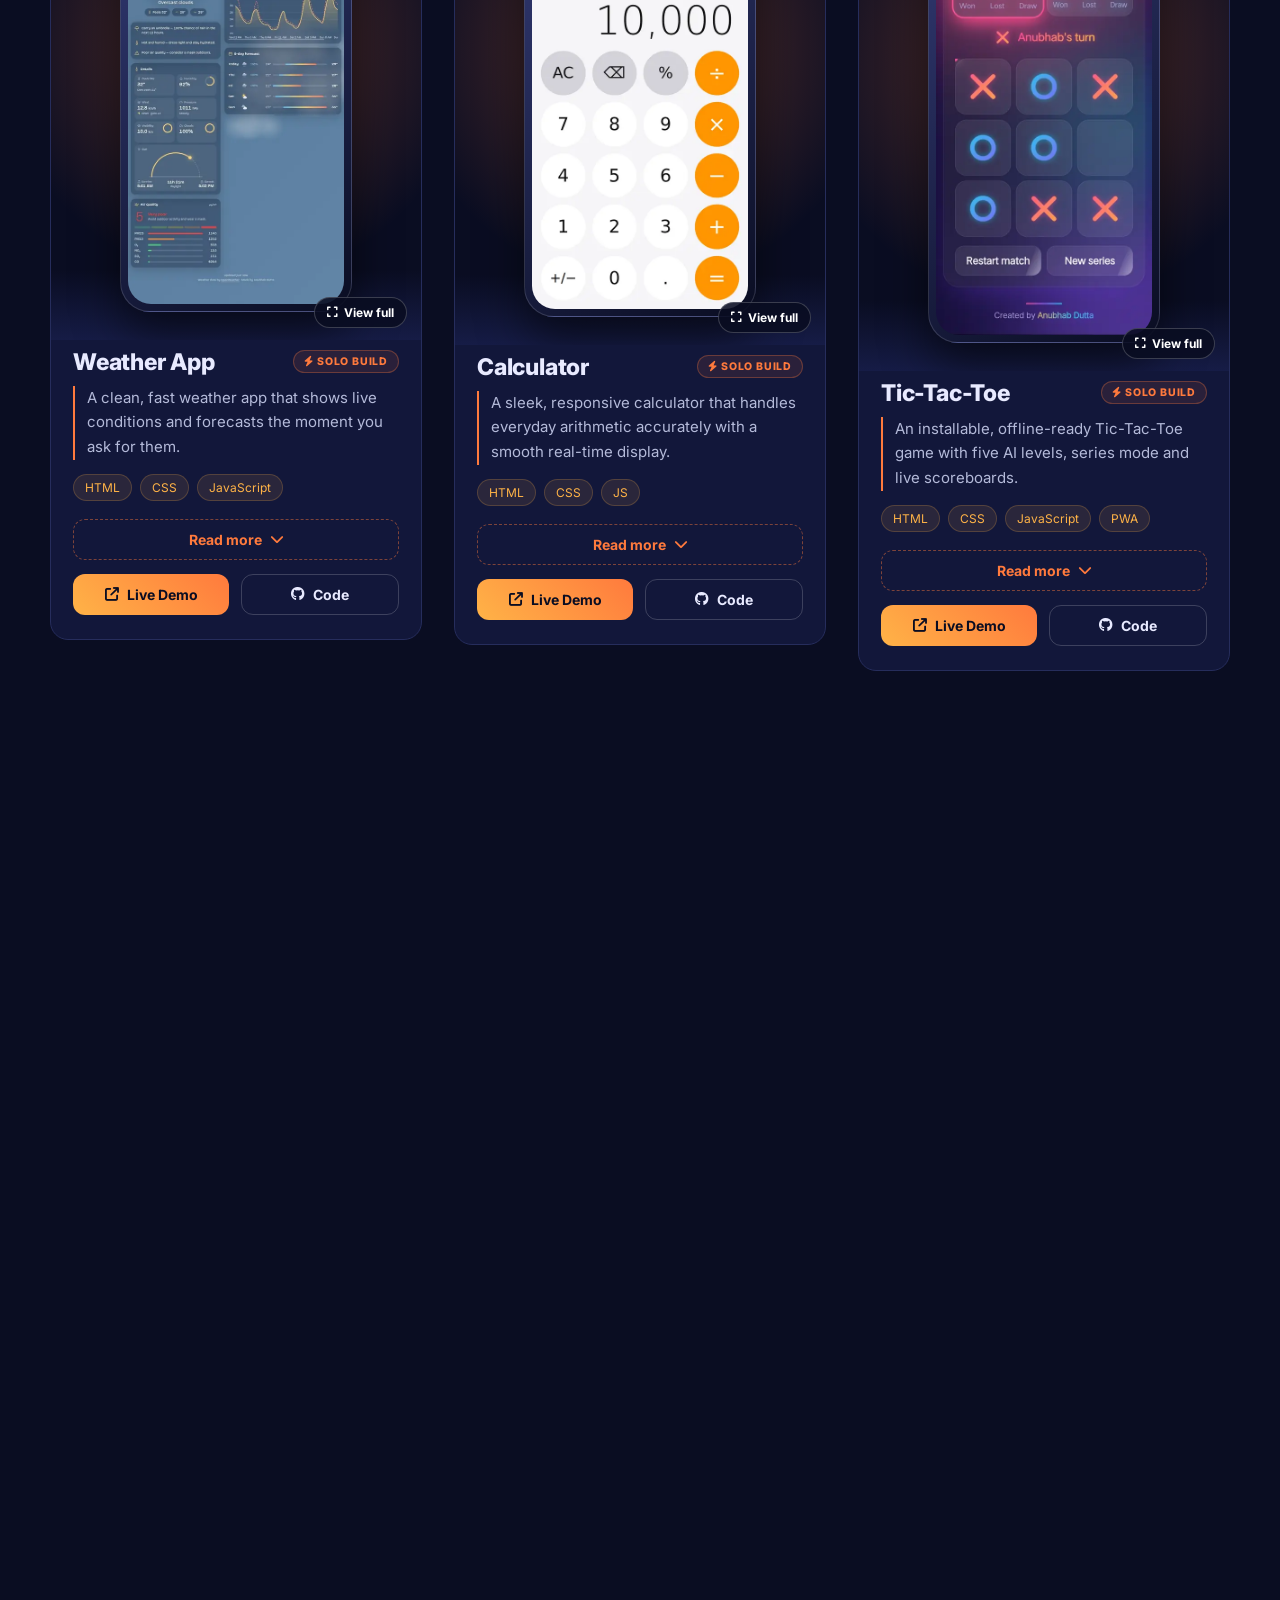
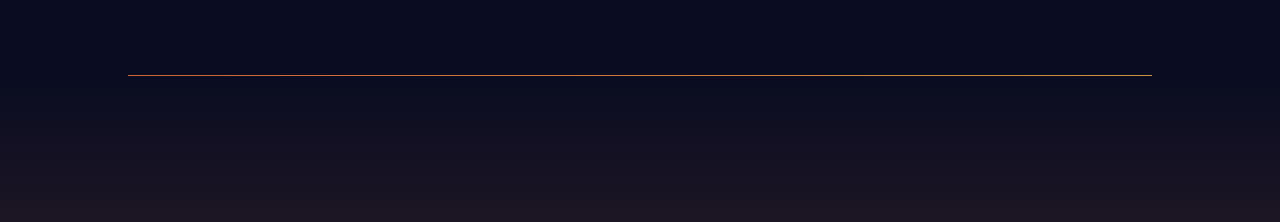
==== commit 3ceafda9: "Render X footer logo with inline SVG" ====
--- a/index.html
+++ b/index.html
@@ -405,7 +405,7 @@
                     aria-label="X"
                     target="_blank"
                     rel="noopener noreferrer"
-                    ><i class="fa-brands fa-x-twitter"></i
+                    ><svg class="social-x-icon" xmlns="http://www.w3.org/2000/svg" viewBox="0 0 24 24" width="1em" height="1em" fill="currentColor" aria-hidden="true"><path d="M18.901 1.153h3.68l-8.04 9.19L24 22.846h-7.406l-5.8-7.584-6.638 7.584H.474l8.6-9.83L0 1.153h7.594l5.243 6.932zm-1.29 19.49h2.039L6.486 3.24H4.298z"/></svg>
                 ></a>
                 <a href="#" aria-label="Facebook"
                     ><i class="fa-brands fa-facebook"></i
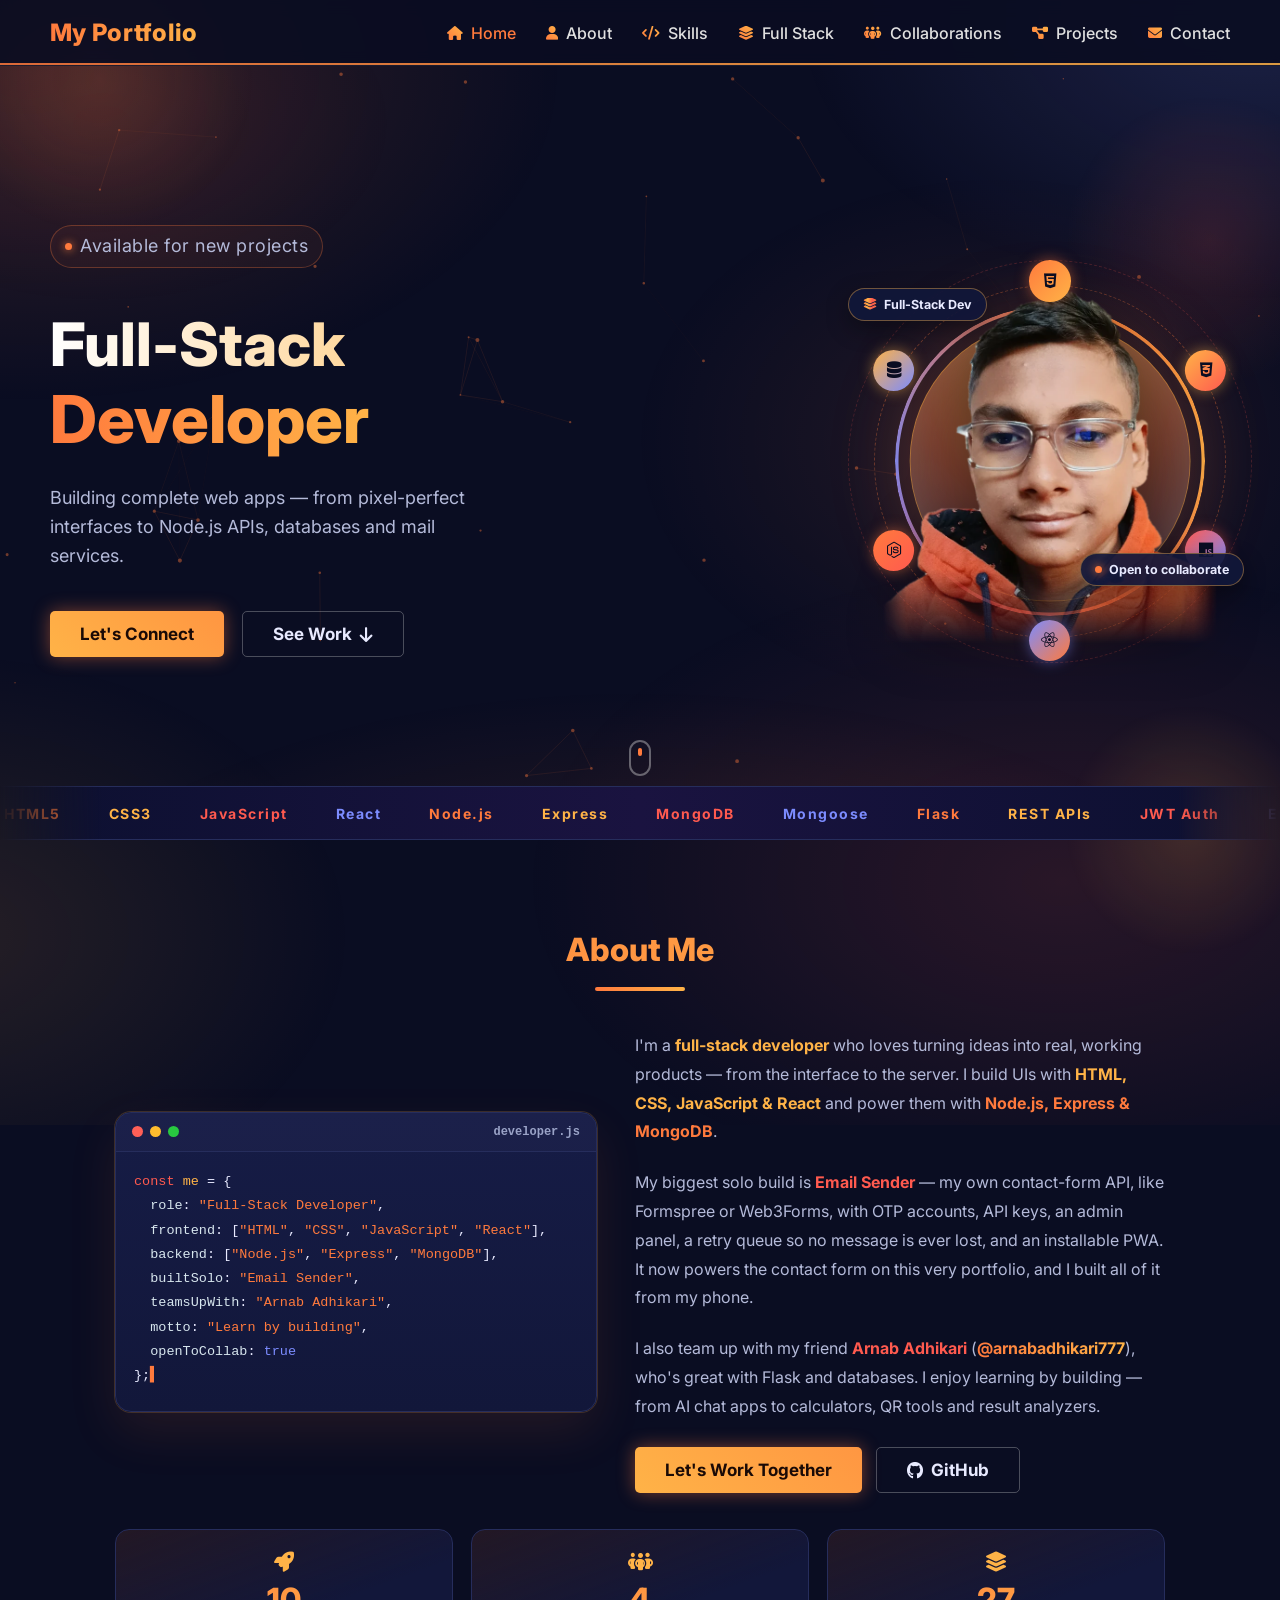
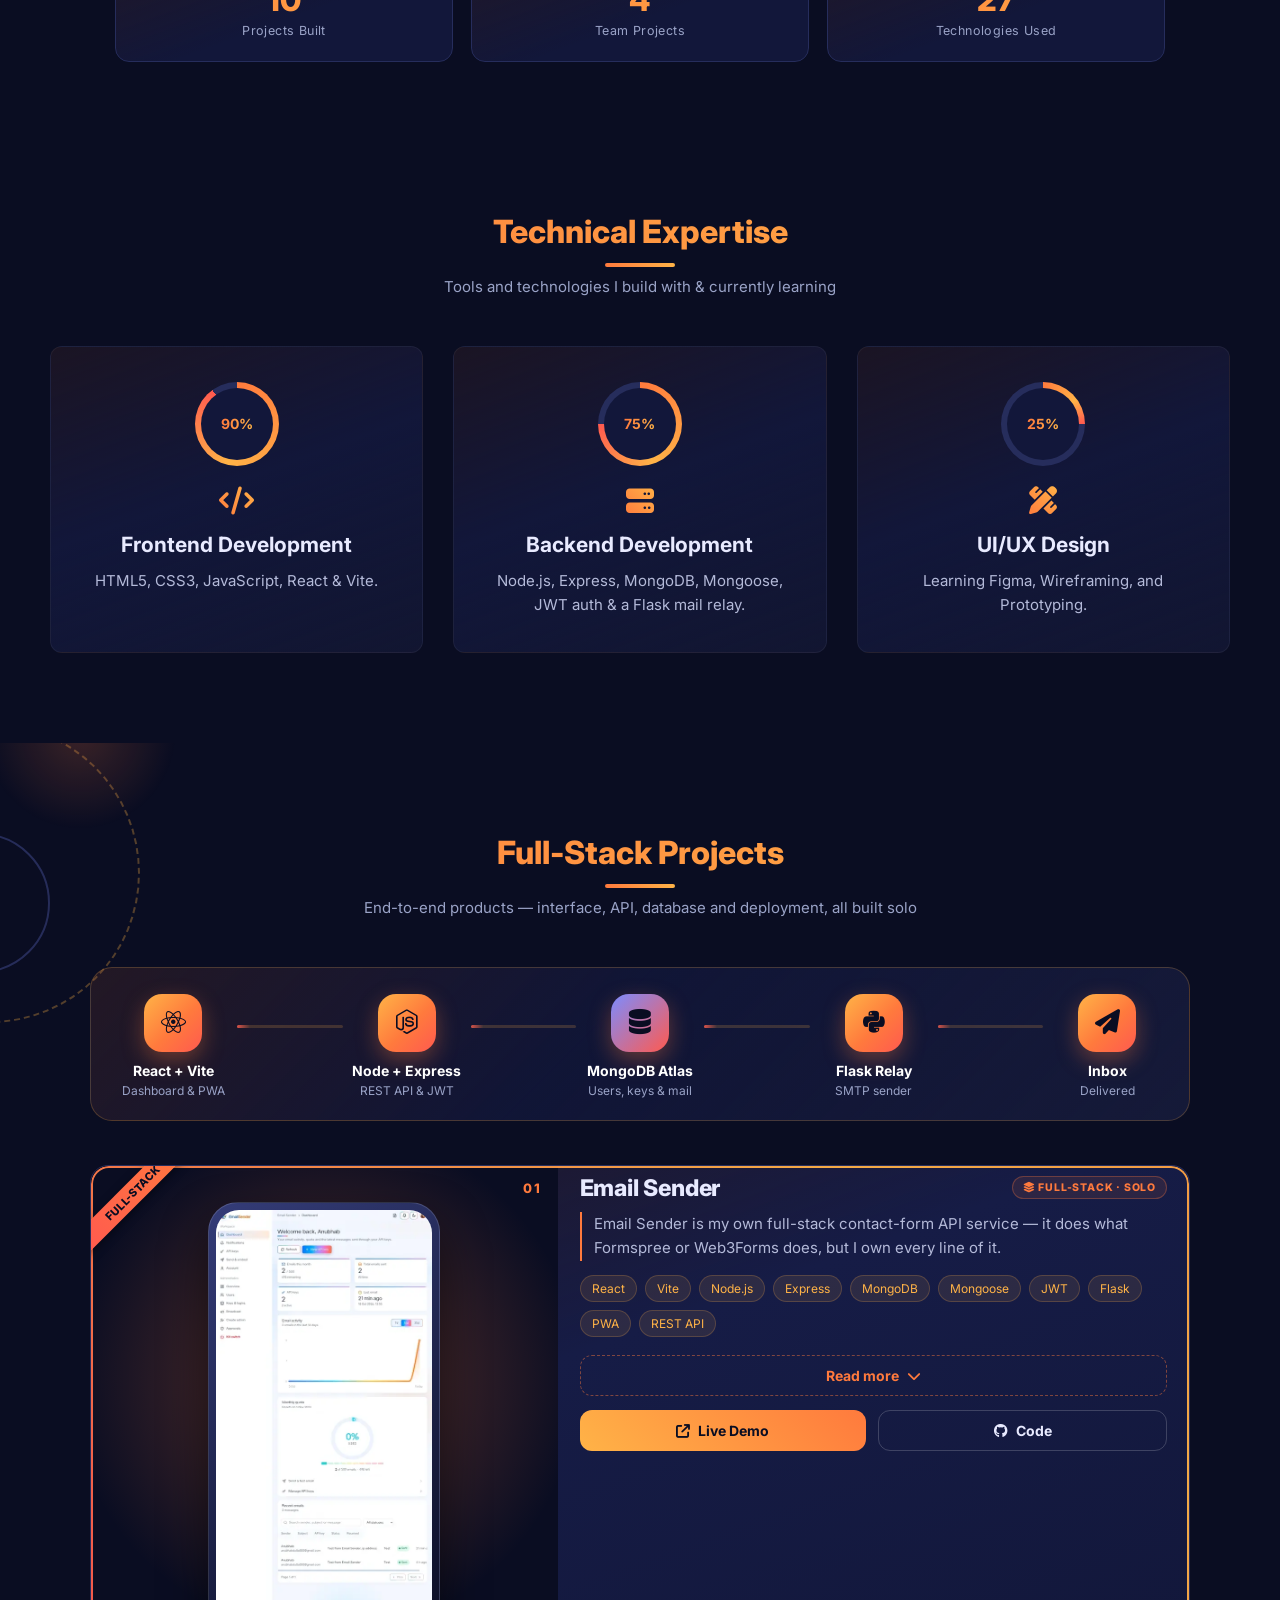
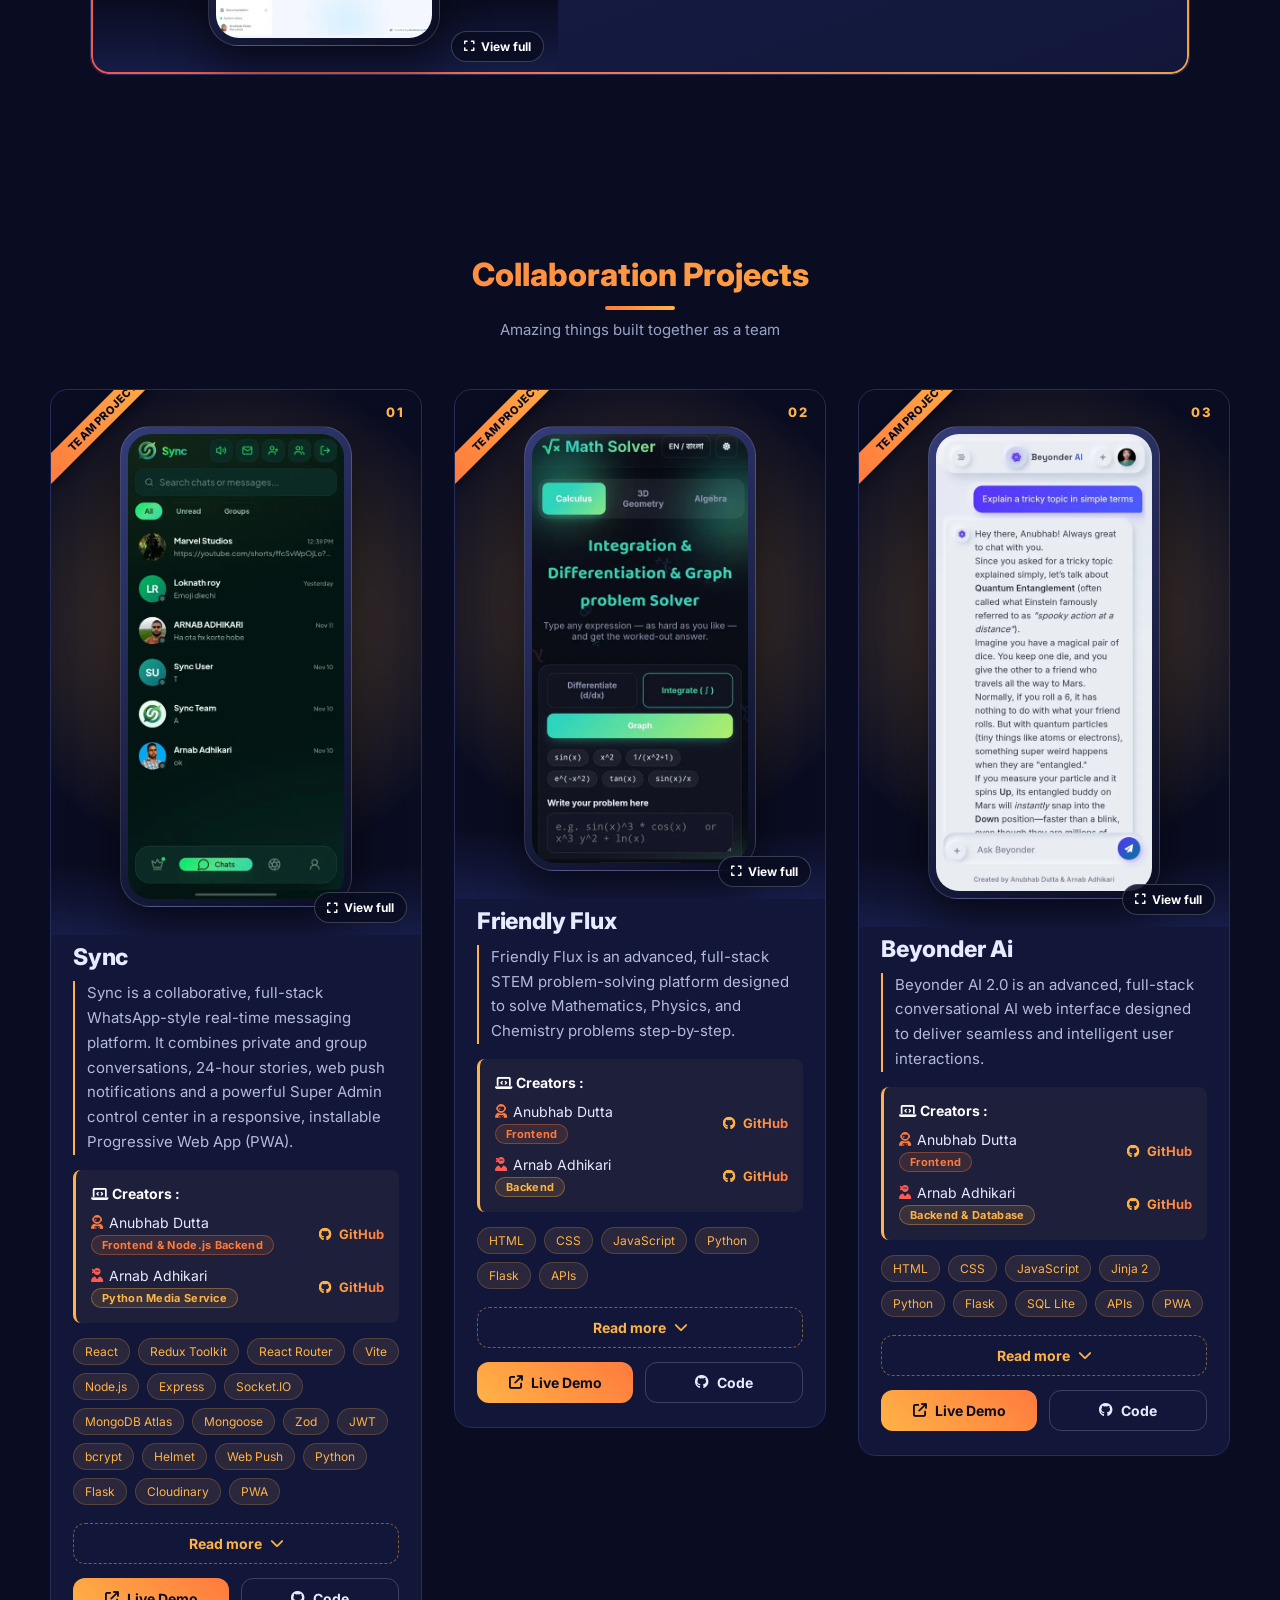
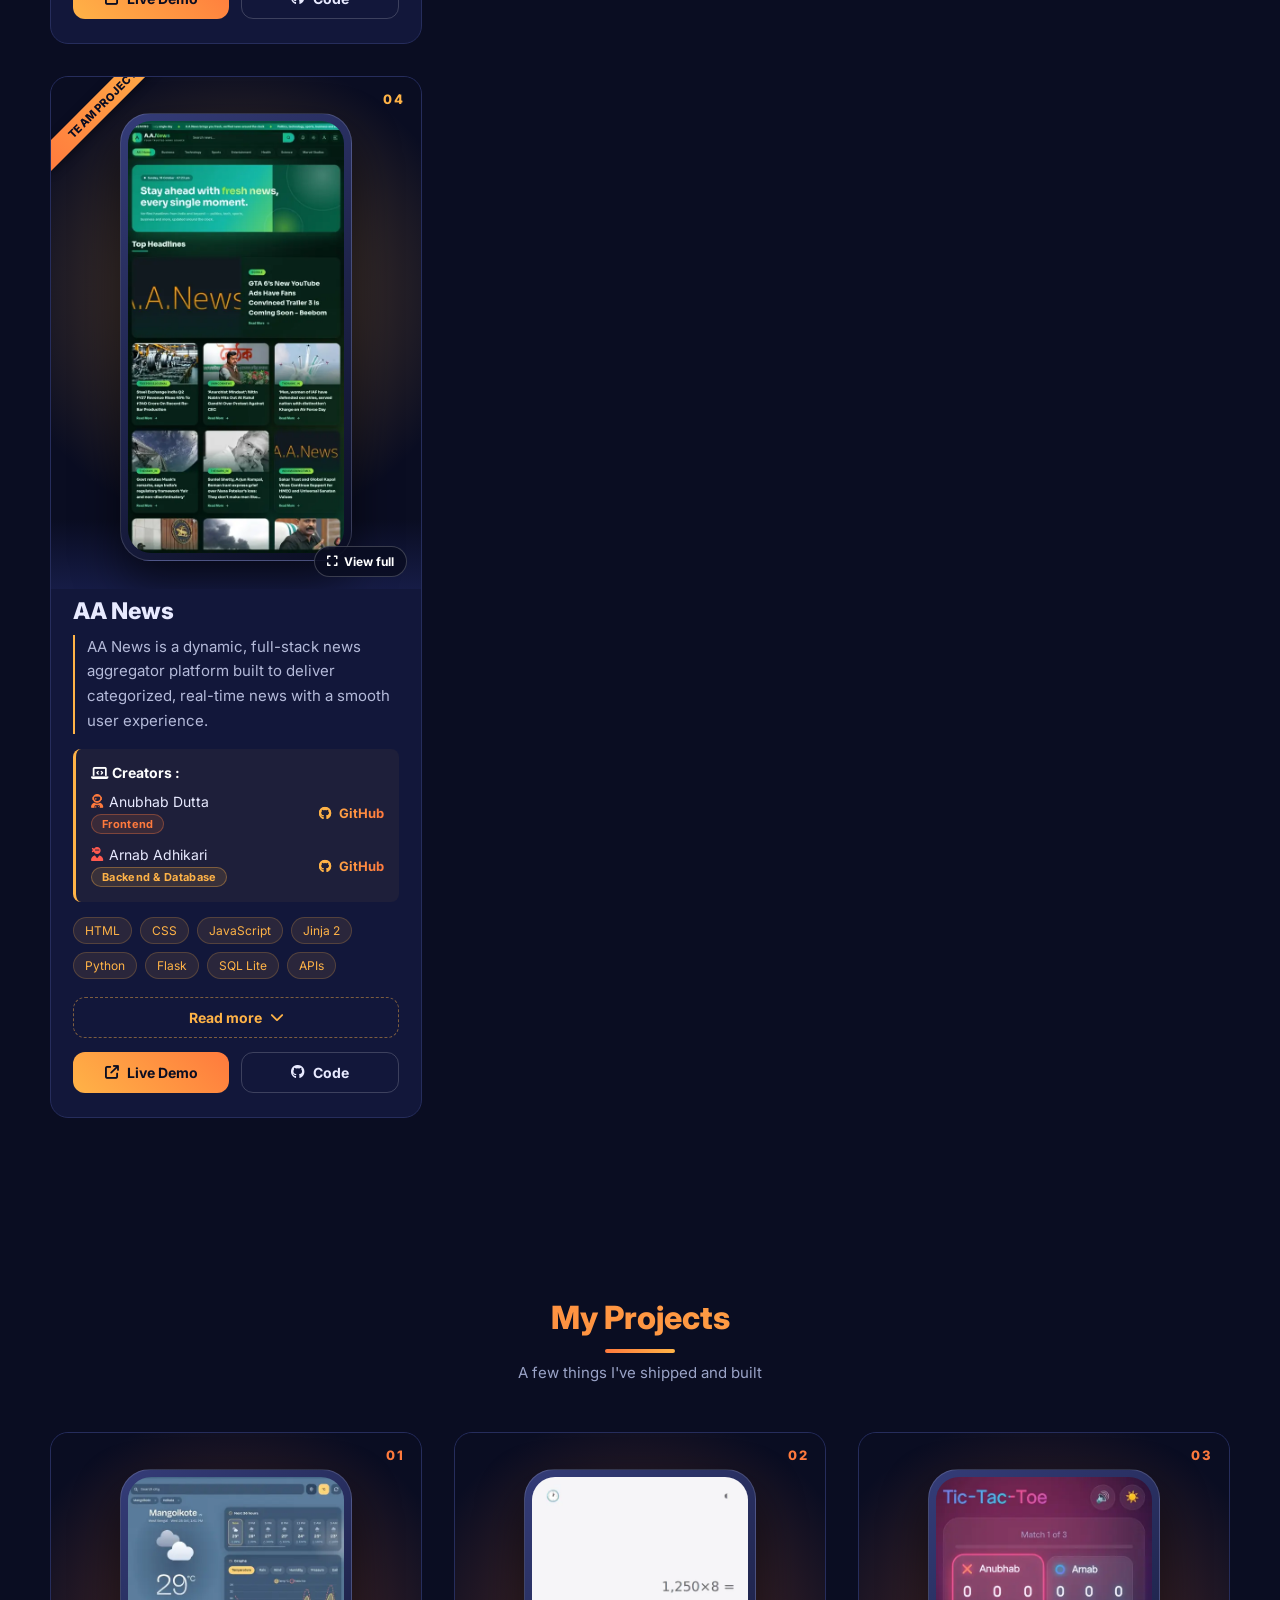
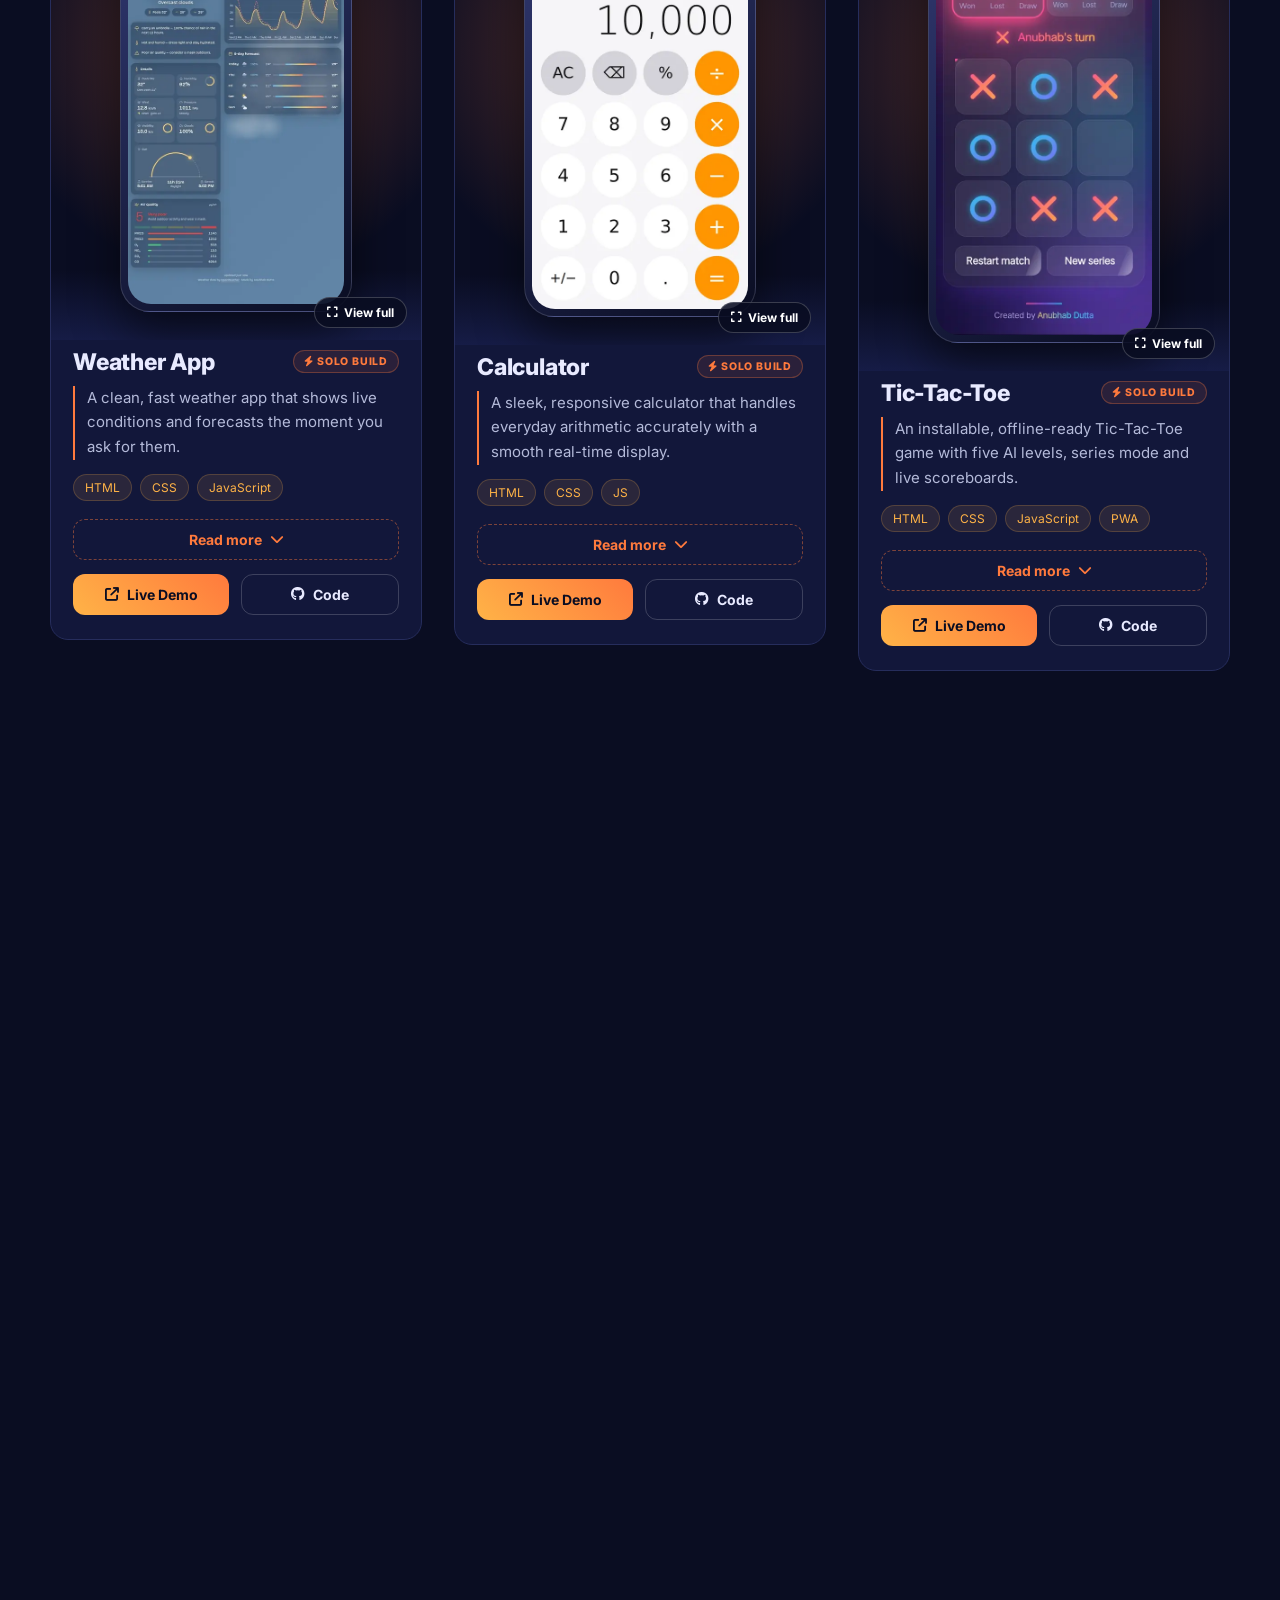
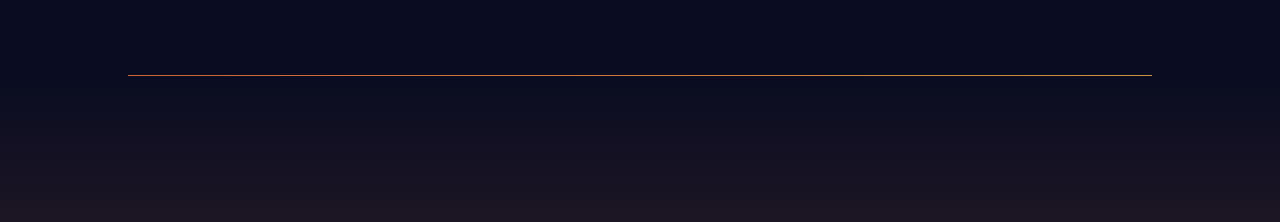
==== commit 73028546: "Fix X social icon markup" ====
--- a/index.html
+++ b/index.html
@@ -405,8 +405,7 @@
                     aria-label="X"
                     target="_blank"
                     rel="noopener noreferrer"
-                    ><svg class="social-x-icon" xmlns="http://www.w3.org/2000/svg" viewBox="0 0 24 24" width="1em" height="1em" fill="currentColor" aria-hidden="true"><path d="M18.901 1.153h3.68l-8.04 9.19L24 22.846h-7.406l-5.8-7.584-6.638 7.584H.474l8.6-9.83L0 1.153h7.594l5.243 6.932zm-1.29 19.49h2.039L6.486 3.24H4.298z"/></svg>
-                ></a>
+                    ><svg class="social-x-icon" xmlns="http://www.w3.org/2000/svg" viewBox="0 0 24 24" width="1em" height="1em" fill="currentColor" aria-hidden="true"><path d="M18.901 1.153h3.68l-8.04 9.19L24 22.846h-7.406l-5.8-7.584-6.638 7.584H.474l8.6-9.83L0 1.153h7.594l5.243 6.932zm-1.29 19.49h2.039L6.486 3.24H4.298z"/></svg></a>
                 <a href="#" aria-label="Facebook"
                     ><i class="fa-brands fa-facebook"></i
                 ></a>
